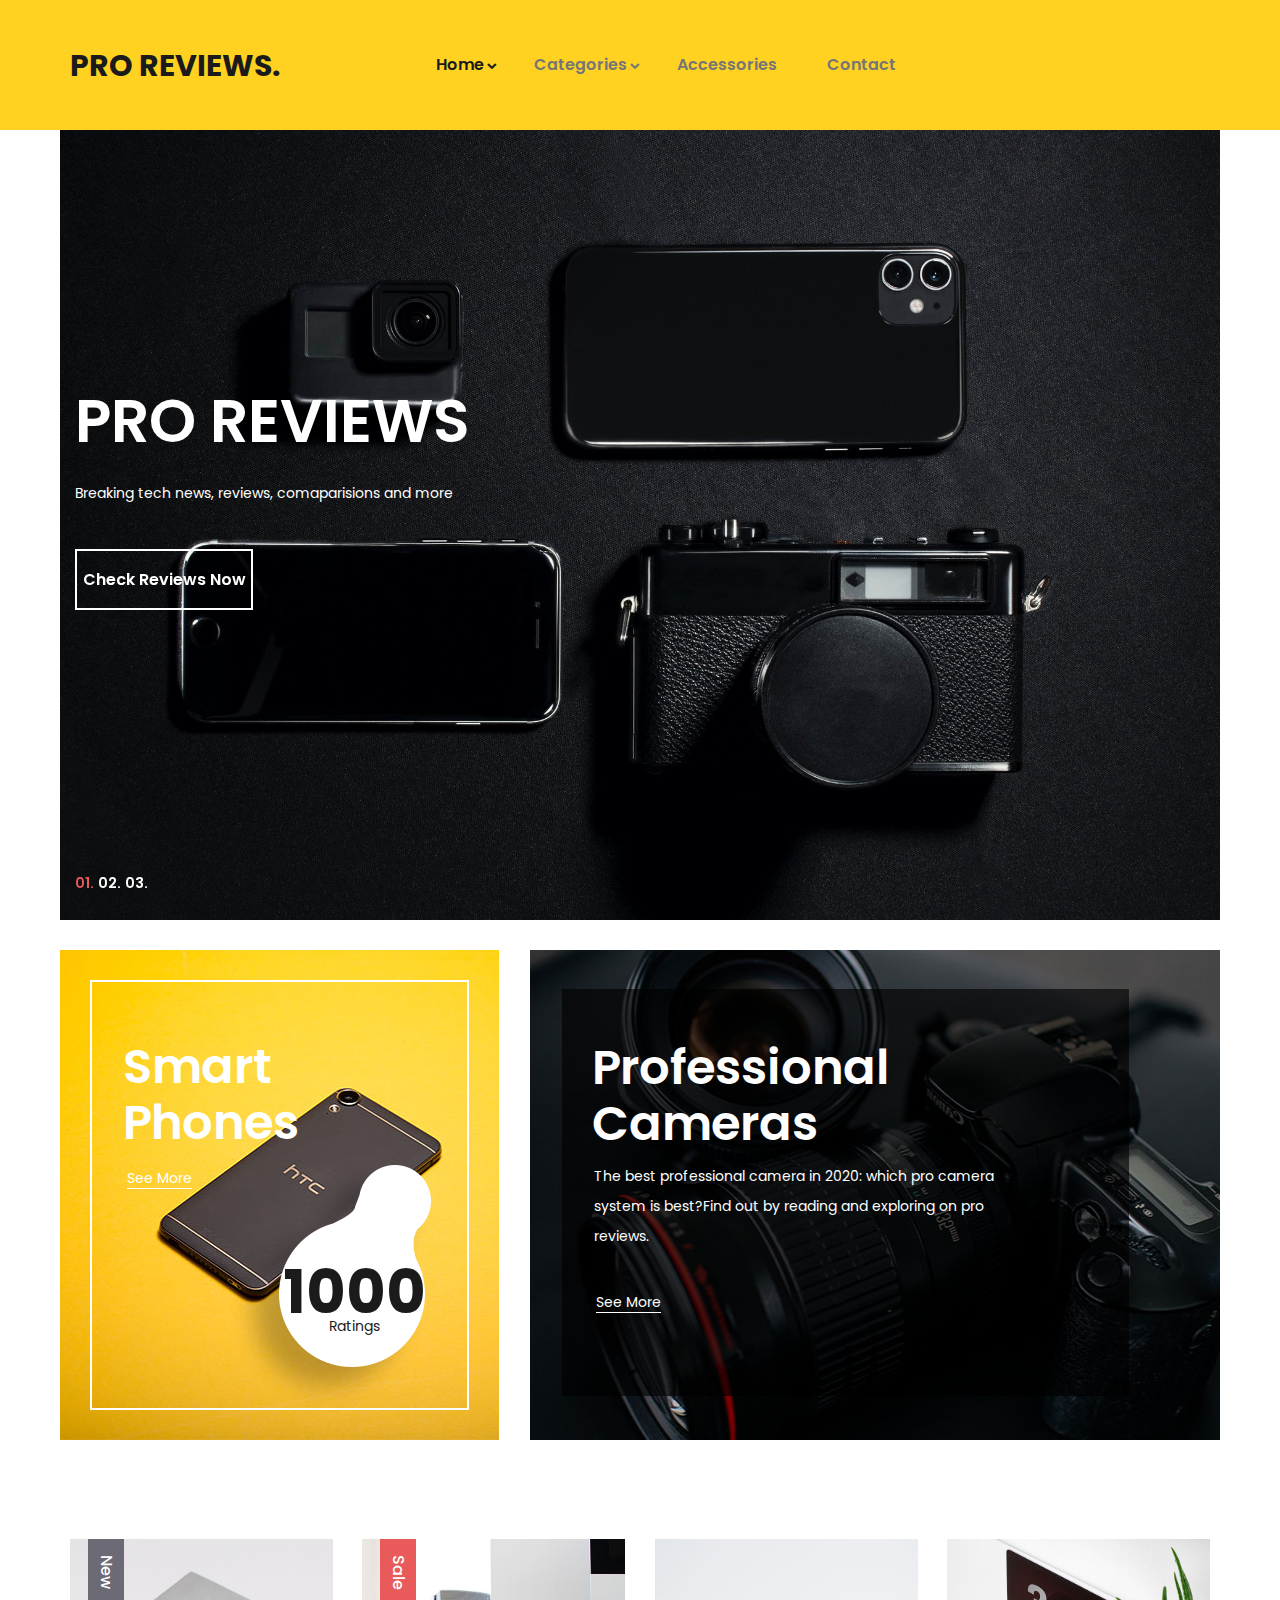
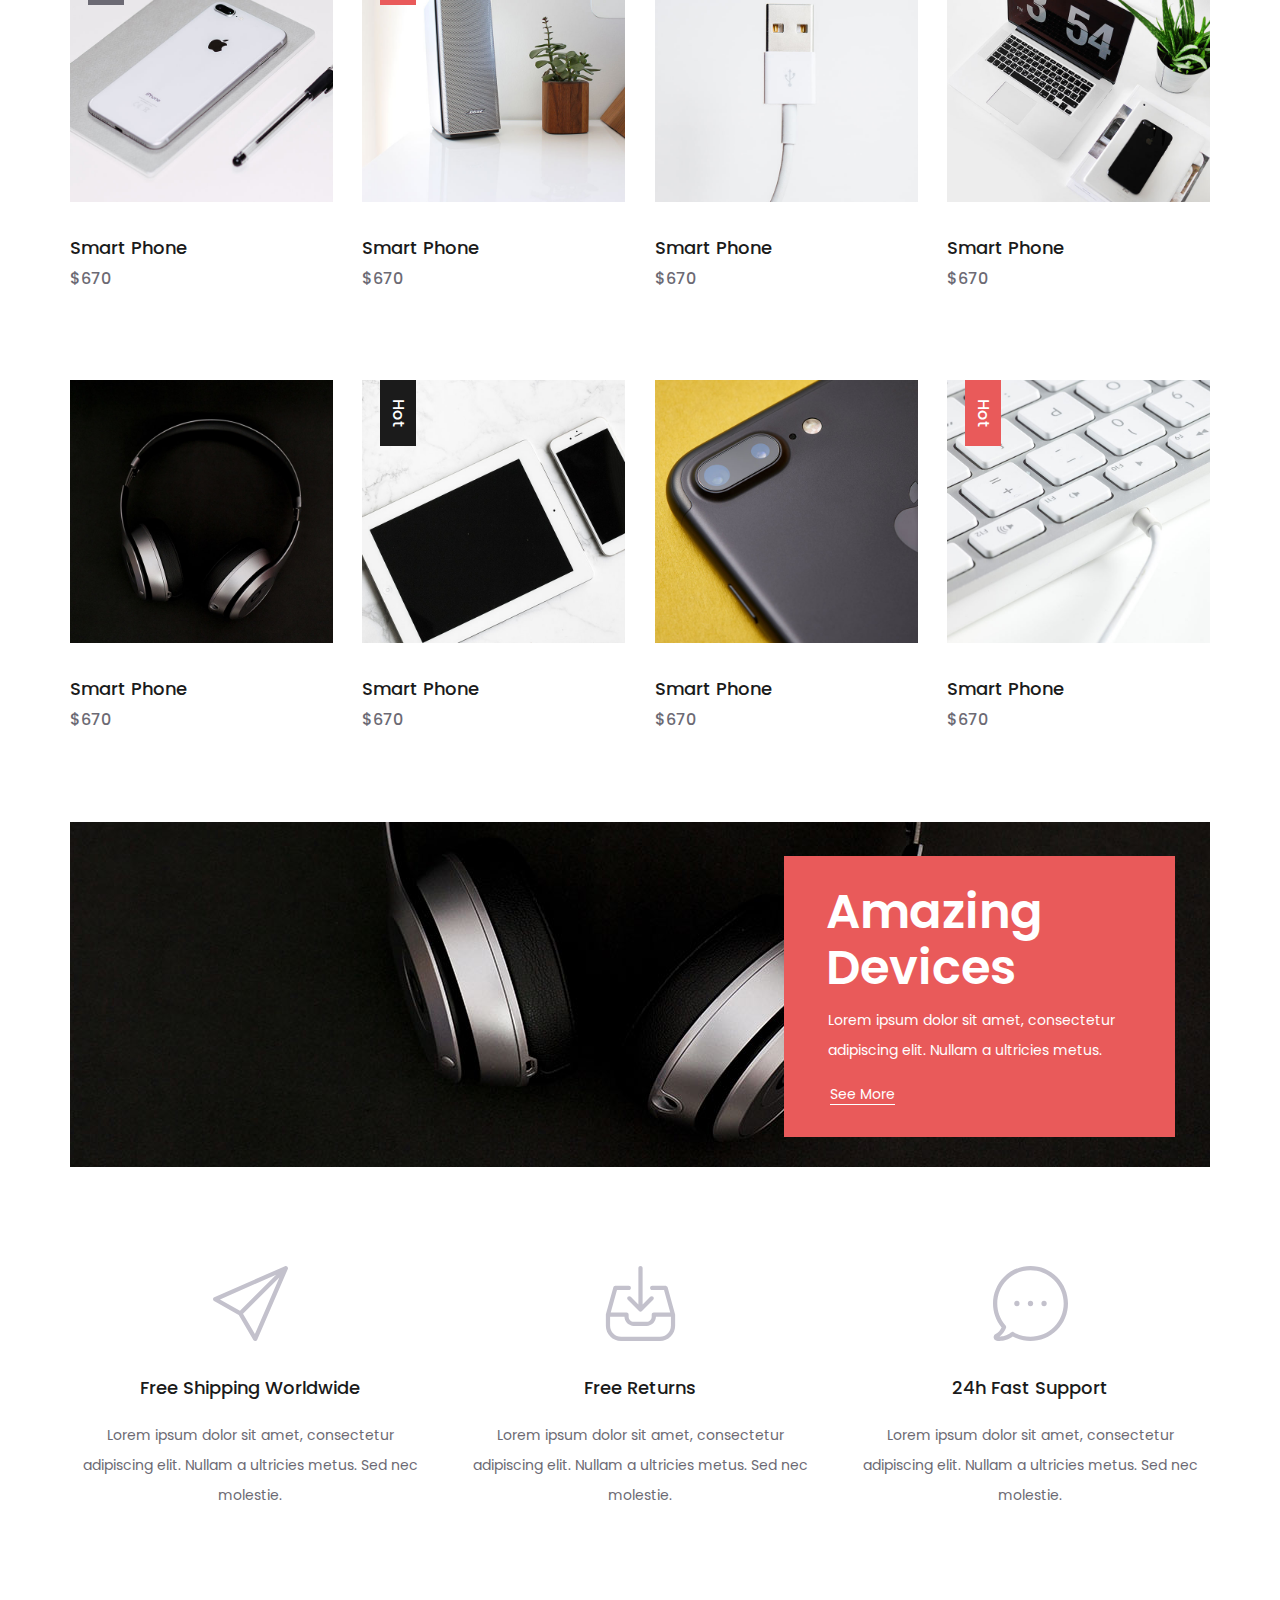
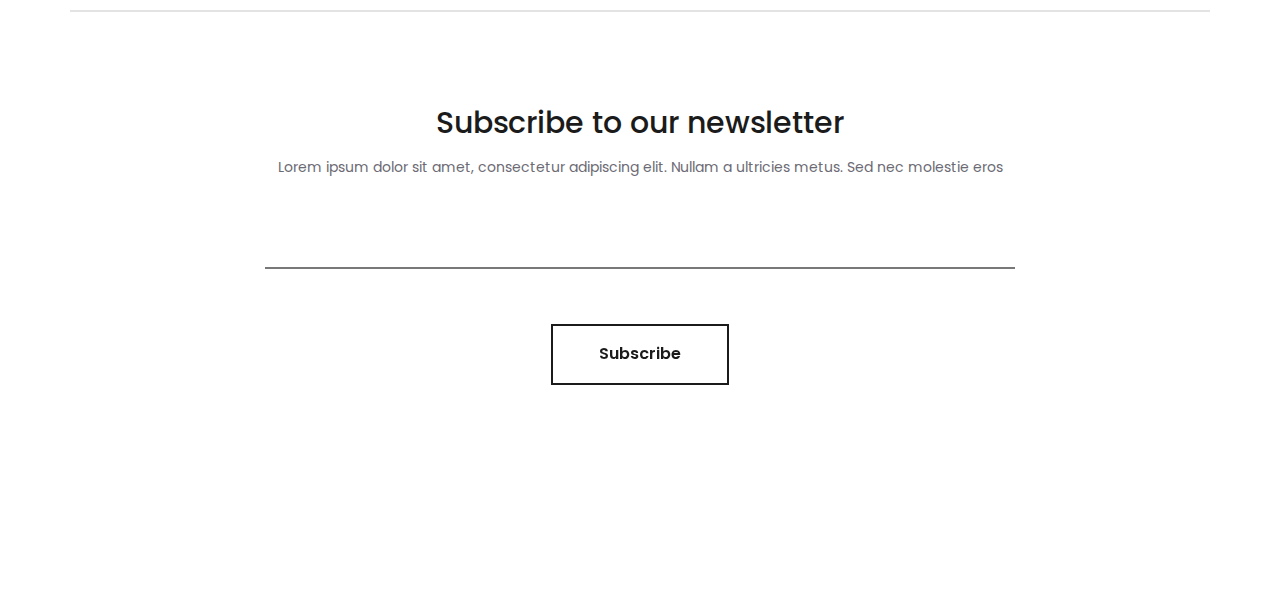
==== index.html @ 98187806 "changes in sec 2 and 3" ====
<!DOCTYPE html>
<html lang="en">
<head>
<title>Sublime</title>
<meta charset="utf-8">
<meta http-equiv="X-UA-Compatible" content="IE=edge">
<meta name="description" content="Sublime project">
<meta name="viewport" content="width=device-width, initial-scale=1">
<link rel="stylesheet" type="text/css" href="styles/bootstrap4/bootstrap.min.css">
<link href="plugins/font-awesome-4.7.0/css/font-awesome.min.css" rel="stylesheet" type="text/css">
<link rel="stylesheet" type="text/css" href="plugins/OwlCarousel2-2.2.1/owl.carousel.css">
<link rel="stylesheet" type="text/css" href="plugins/OwlCarousel2-2.2.1/owl.theme.default.css">
<link rel="stylesheet" type="text/css" href="plugins/OwlCarousel2-2.2.1/animate.css">
<link rel="stylesheet" type="text/css" href="styles/main_styles.css">
<link rel="stylesheet" type="text/css" href="styles/responsive.css">
</head>
<body>

<div class="super_container">

	<!-- Header -->

	<header class="header" >
		<div class="header_container" style="background-color: #FFD221; " >
			<div class="container">
				<div class="row">
					<div class="col">
						<div class="header_content d-flex flex-row align-items-center justify-content-start">
							<div class="logo"><a href="#">PRO REVIEWS.</a></div>
							<nav class="main_nav" >
								<ul>
									<li class="hassubs active">
										<a href="index.html">Home</a>
										<ul>
											<li><a href="categories.html">Categories</a></li>
											<li><a href="product.html">Product</a></li>
											<li><a href="cart.html">Cart</a></li>
											<li><a href="checkout.html">Check out</a></li>
											<li><a href="contact.html">Contact</a></li>
										</ul>
									</li>
									<li class="hassubs">
										<a href="categories.html">Categories</a>
										<ul>
											<li><a href="categories.html">Category</a></li>
											<li><a href="categories.html">Category</a></li>
											<li><a href="categories.html">Category</a></li>
											<li><a href="categories.html">Category</a></li>
											<li><a href="categories.html">Category</a></li>
										</ul>
									</li>
									<li><a href="#">Accessories</a></li>
									<!--<li><a href="#">Offers</a></li>-->
									<li><a href="contact.html">Contact</a></li>
								</ul>
							</nav>
							
		</div>

		<!-- Social -->
		<div class="header_social">
			<ul>
				<li><a href="#"><i class="fa fa-pinterest" aria-hidden="true"></i></a></li>
				<li><a href="#"><i class="fa fa-instagram" aria-hidden="true"></i></a></li>
				<li><a href="#"><i class="fa fa-facebook" aria-hidden="true"></i></a></li>
				<li><a href="#"><i class="fa fa-twitter" aria-hidden="true"></i></a></li>
			</ul>
		</div>
	</header>

	<!-- Menu -->

	<div class="menu menu_mm trans_300">
		<div class="menu_container menu_mm">
			<div class="page_menu_content">
							
				<div class="page_menu_search menu_mm">
					<form action="#">
						<input type="search" required="required" class="page_menu_search_input menu_mm" placeholder="Search for products...">
					</form>
				</div>
				<ul class="page_menu_nav menu_mm">
					<li class="page_menu_item has-children menu_mm">
						<a href="index.html">Home<i class="fa fa-angle-down"></i></a>
						<ul class="page_menu_selection menu_mm">
							<li class="page_menu_item menu_mm"><a href="categories.html">Categories<i class="fa fa-angle-down"></i></a></li>
							<li class="page_menu_item menu_mm"><a href="product.html">Product<i class="fa fa-angle-down"></i></a></li>
							<li class="page_menu_item menu_mm"><a href="cart.html">Cart<i class="fa fa-angle-down"></i></a></li>
							<li class="page_menu_item menu_mm"><a href="checkout.html">Checkout<i class="fa fa-angle-down"></i></a></li>
							<li class="page_menu_item menu_mm"><a href="contact.html">Contact<i class="fa fa-angle-down"></i></a></li>
						</ul>
					</li>
					<li class="page_menu_item has-children menu_mm">
						<a href="categories.html">Categories<i class="fa fa-angle-down"></i></a>
						<ul class="page_menu_selection menu_mm">
							<li class="page_menu_item menu_mm"><a href="categories.html">Category<i class="fa fa-angle-down"></i></a></li>
							<li class="page_menu_item menu_mm"><a href="categories.html">Category<i class="fa fa-angle-down"></i></a></li>
							<li class="page_menu_item menu_mm"><a href="categories.html">Category<i class="fa fa-angle-down"></i></a></li>
							<li class="page_menu_item menu_mm"><a href="categories.html">Category<i class="fa fa-angle-down"></i></a></li>
						</ul>
					</li>
					<li class="page_menu_item menu_mm"><a href="index.html">Accessories<i class="fa fa-angle-down"></i></a></li>
					<li class="page_menu_item menu_mm"><a href="#">Offers<i class="fa fa-angle-down"></i></a></li>
					<li class="page_menu_item menu_mm"><a href="contact.html">Contact<i class="fa fa-angle-down"></i></a></li>
				</ul>
			</div>
		</div>

		<div class="menu_close"><i class="fa fa-times" aria-hidden="true"></i></div>

		<div class="menu_social">
			<ul>
				<li><a href="#"><i class="fa fa-pinterest" aria-hidden="true"></i></a></li>
				<li><a href="#"><i class="fa fa-instagram" aria-hidden="true"></i></a></li>
				<li><a href="#"><i class="fa fa-facebook" aria-hidden="true"></i></a></li>
				<li><a href="#"><i class="fa fa-twitter" aria-hidden="true"></i></a></li>
			</ul>
		</div>
	</div>
	
	<!-- Home -->

	<div class="home">
		<div class="home_slider_container">
			
			<!-- Home Slider -->
			<div class="owl-carousel owl-theme home_slider">
				
				<!-- Slider Item -->
				<div class="owl-item home_slider_item">
					<div class="home_slider_background" style="background-image:url(images/7.jpg)"></div>
					
					<div class="home_slider_content_container">
						<div class="container">
							<div class="row">
								<div class="col">
									<div class="home_slider_content"  data-animation-in="fadeIn" data-animation-out="animate-out fadeOut">
										<div class="home_slider_title">PRO REVIEWS</div>
										<div class="home_slider_subtitle">Breaking tech news, reviews, comaparisions and more</div>
										<div class="button button_light home_button"><a href="#">Check Reviews Now</a></div>
									</div>
								</div>
							</div>
						</div>
					</div>
				</div>

				<!-- Slider Item -->
				<div class="owl-item home_slider_item">
					<div class="home_slider_background" style="background-image:url(images/12.jpeg)"></div>
					<div class="home_slider_content_container">
						<div class="container">
							<div class="row">
								<div class="col">
									<div class="home_slider_content"  data-animation-in="fadeIn" data-animation-out="animate-out fadeOut">
										<div class="home_slider_title" >SPECIFICATIONS AND FEATURES</div>
										<div class="home_slider_subtitle" >Find popular and latest features, prices, photos &videos</div>
										<div class="button button_light home_button"><a href="#">Latest NEws</a></div>
									</div>
								</div>
							</div>
						</div>
					</div>
				</div>

				<!-- Slider Item -->
				<div class="owl-item home_slider_item">
					<div class="home_slider_background" style="background-image:url(images/3.jfif)"></div>
					<div class="home_slider_content_container">
						<div class="container">
							<div class="row">
								<div class="col">
									<div class="home_slider_content"  data-animation-in="fadeIn" data-animation-out="animate-out fadeOut">
										<div class="home_slider_title">TRENDING MOBILE PHONES AND GADGETS.</div>
										<div class="home_slider_subtitle">Explore pro reviews for  products across various categories.</div>
										<div class="button button_light home_button"><a href="#">Explore Now</a></div>
									</div>
								</div>
							</div>
						</div>
					</div>
				</div>

			</div>

			<!-- Home Slider Dots -->
			
			<div class="home_slider_dots_container">
				<div class="container">
					<div class="row">
						<div class="col">
							<div class="home_slider_dots">
								<ul id="home_slider_custom_dots" class="home_slider_custom_dots">
									<li class="home_slider_custom_dot active">01.</li>
									<li class="home_slider_custom_dot">02.</li>
									<li class="home_slider_custom_dot">03.</li>
								</ul>
							</div>
						</div>
					</div>
				</div>	
			</div>

		</div>
	</div>

	<!-- Ads -->

	<div class="avds">
		<div class="avds_container d-flex flex-lg-row flex-column align-items-start justify-content-between">
			<div class="avds_small">
				<div class="avds_background" style="background-image:url(images/avds_small.jpg)"></div>
				<div class="avds_small_inner">
					<div class="avds_discount_container">
						<img src="images/discount.png" alt="">
						<div>
							<div class="avds_discount">
								<div>1000<span></span></div>
								<div>Ratings</div>
							</div>
						</div>
					</div>
					<div class="avds_small_content">
						<div class="avds_title">Smart Phones</div>
						<div class="avds_link"><a href="categories.html">See More</a></div>
					</div>
				</div>
			</div>
			<div class="avds_large">
				<div class="avds_background" style="background-image:url(images/avds_large.jpg)"></div>
				<div class="avds_large_container">
					<div class="avds_large_content">
						<div class="avds_title">Professional Cameras</div>
						<div class="avds_text">The best professional camera in 2020: which pro camera system is best?Find out by reading and exploring on pro reviews.</div>
						<div class="avds_link avds_link_large"><a href="categories.html">See More</a></div>
					</div>
				</div>
			</div>
		</div>
	</div>

	<!-- Products -->

	<div class="products">
		<div class="container">
			<div class="row">
				<div class="col">
					
					<div class="product_grid">

						<!-- Product -->
						<div class="product">
							<div class="product_image"><img src="images/product_1.jpg" alt=""></div>
							<div class="product_extra product_new"><a href="categories.html">New</a></div>
							<div class="product_content">
								<div class="product_title"><a href="product.html">Smart Phone</a></div>
								<div class="product_price">$670</div>
							</div>
						</div>

						<!-- Product -->
						<div class="product">
							<div class="product_image"><img src="images/product_2.jpg" alt=""></div>
							<div class="product_extra product_sale"><a href="categories.html">Sale</a></div>
							<div class="product_content">
								<div class="product_title"><a href="product.html">Smart Phone</a></div>
								<div class="product_price">$670</div>
							</div>
						</div>

						<!-- Product -->
						<div class="product">
							<div class="product_image"><img src="images/product_3.jpg" alt=""></div>
							<div class="product_content">
								<div class="product_title"><a href="product.html">Smart Phone</a></div>
								<div class="product_price">$670</div>
							</div>
						</div>

						<!-- Product -->
						<div class="product">
							<div class="product_image"><img src="images/product_4.jpg" alt=""></div>
							<div class="product_content">
								<div class="product_title"><a href="product.html">Smart Phone</a></div>
								<div class="product_price">$670</div>
							</div>
						</div>

						<!-- Product -->
						<div class="product">
							<div class="product_image"><img src="images/product_5.jpg" alt=""></div>
							<div class="product_content">
								<div class="product_title"><a href="product.html">Smart Phone</a></div>
								<div class="product_price">$670</div>
							</div>
						</div>

						<!-- Product -->
						<div class="product">
							<div class="product_image"><img src="images/product_6.jpg" alt=""></div>
							<div class="product_extra product_hot"><a href="categories.html">Hot</a></div>
							<div class="product_content">
								<div class="product_title"><a href="product.html">Smart Phone</a></div>
								<div class="product_price">$670</div>
							</div>
						</div>

						<!-- Product -->
						<div class="product">
							<div class="product_image"><img src="images/product_7.jpg" alt=""></div>
							<div class="product_content">
								<div class="product_title"><a href="product.html">Smart Phone</a></div>
								<div class="product_price">$670</div>
							</div>
						</div>

						<!-- Product -->
						<div class="product">
							<div class="product_image"><img src="images/product_8.jpg" alt=""></div>
							<div class="product_extra product_sale"><a href="categories.html">Hot</a></div>
							<div class="product_content">
								<div class="product_title"><a href="product.html">Smart Phone</a></div>
								<div class="product_price">$670</div>
							</div>
						</div>

					</div>
						
				</div>
			</div>
		</div>
	</div>

	<!-- Ad -->

	<div class="avds_xl">
		<div class="container">
			<div class="row">
				<div class="col">
					<div class="avds_xl_container clearfix">
						<div class="avds_xl_background" style="background-image:url(images/avds_xl.jpg)"></div>
						<div class="avds_xl_content">
							<div class="avds_title">Amazing Devices</div>
							<div class="avds_text">Lorem ipsum dolor sit amet, consectetur adipiscing elit. Nullam a ultricies metus.</div>
							<div class="avds_link avds_xl_link"><a href="categories.html">See More</a></div>
						</div>
					</div>
				</div>
			</div>
		</div>
	</div>

	<!-- Icon Boxes -->

	<div class="icon_boxes">
		<div class="container">
			<div class="row icon_box_row">
				
				<!-- Icon Box -->
				<div class="col-lg-4 icon_box_col">
					<div class="icon_box">
						<div class="icon_box_image"><img src="images/icon_1.svg" alt=""></div>
						<div class="icon_box_title">Free Shipping Worldwide</div>
						<div class="icon_box_text">
							<p>Lorem ipsum dolor sit amet, consectetur adipiscing elit. Nullam a ultricies metus. Sed nec molestie.</p>
						</div>
					</div>
				</div>

				<!-- Icon Box -->
				<div class="col-lg-4 icon_box_col">
					<div class="icon_box">
						<div class="icon_box_image"><img src="images/icon_2.svg" alt=""></div>
						<div class="icon_box_title">Free Returns</div>
						<div class="icon_box_text">
							<p>Lorem ipsum dolor sit amet, consectetur adipiscing elit. Nullam a ultricies metus. Sed nec molestie.</p>
						</div>
					</div>
				</div>

				<!-- Icon Box -->
				<div class="col-lg-4 icon_box_col">
					<div class="icon_box">
						<div class="icon_box_image"><img src="images/icon_3.svg" alt=""></div>
						<div class="icon_box_title">24h Fast Support</div>
						<div class="icon_box_text">
							<p>Lorem ipsum dolor sit amet, consectetur adipiscing elit. Nullam a ultricies metus. Sed nec molestie.</p>
						</div>
					</div>
				</div>

			</div>
		</div>
	</div>

	<!-- Newsletter -->

	<div class="newsletter">
		<div class="container">
			<div class="row">
				<div class="col">
					<div class="newsletter_border"></div>
				</div>
			</div>
			<div class="row">
				<div class="col-lg-8 offset-lg-2">
					<div class="newsletter_content text-center">
						<div class="newsletter_title">Subscribe to our newsletter</div>
						<div class="newsletter_text"><p>Lorem ipsum dolor sit amet, consectetur adipiscing elit. Nullam a ultricies metus. Sed nec molestie eros</p></div>
						<div class="newsletter_form_container">
							<form action="#" id="newsletter_form" class="newsletter_form">
								<input type="email" class="newsletter_input" required="required">
								<button class="newsletter_button trans_200"><span>Subscribe</span></button>
							</form>
						</div>
					</div>
				</div>
			</div>
		</div>
	</div>

	<!-- Footer -->
	
	<div class="footer_overlay"></div>
	<footer class="footer">
		<div class="footer_background" style="background-image:url(images/footer.jpg)"></div>
		<div class="container">
			<div class="row">
				<div class="col">
					<div class="footer_content d-flex flex-lg-row flex-column align-items-center justify-content-lg-start justify-content-center">
						<div class="footer_logo"><a href="#">Sublime.</a></div>
						<div class="copyright ml-auto mr-auto"><!-- Link back to Colorlib can't be removed. Template is licensed under CC BY 3.0. -->
Copyright &copy;<script>document.write(new Date().getFullYear());</script> All rights reserved | This template is made with <i class="fa fa-heart-o" aria-hidden="true"></i> by <a href="https://colorlib.com" target="_blank">Colorlib</a>
<!-- Link back to Colorlib can't be removed. Template is licensed under CC BY 3.0. --></div>
						<div class="footer_social ml-lg-auto">
							<ul>
								<li><a href="#"><i class="fa fa-pinterest" aria-hidden="true"></i></a></li>
								<li><a href="#"><i class="fa fa-instagram" aria-hidden="true"></i></a></li>
								<li><a href="#"><i class="fa fa-facebook" aria-hidden="true"></i></a></li>
								<li><a href="#"><i class="fa fa-twitter" aria-hidden="true"></i></a></li>
							</ul>
						</div>
					</div>
				</div>
			</div>
		</div>
	</footer>
</div>

<script src="js/jquery-3.2.1.min.js"></script>
<script src="styles/bootstrap4/popper.js"></script>
<script src="styles/bootstrap4/bootstrap.min.js"></script>
<script src="plugins/greensock/TweenMax.min.js"></script>
<script src="plugins/greensock/TimelineMax.min.js"></script>
<script src="plugins/scrollmagic/ScrollMagic.min.js"></script>
<script src="plugins/greensock/animation.gsap.min.js"></script>
<script src="plugins/greensock/ScrollToPlugin.min.js"></script>
<script src="plugins/OwlCarousel2-2.2.1/owl.carousel.js"></script>
<script src="plugins/Isotope/isotope.pkgd.min.js"></script>
<script src="plugins/easing/easing.js"></script>
<script src="plugins/parallax-js-master/parallax.min.js"></script>
<script src="js/custom.js"></script>
</body>
</html>
---- styles/main_styles.css ----
@charset "utf-8";
/* CSS Document */

/******************************

[Table of Contents]

1. Fonts
2. Body and some general stuff
3. Header
4. Menu
5. Home
6. Ads
7. Products
8. Ad Extra Large
9. Icon Boxes
10. Newsletter
11. Footer


******************************/

/***********
1. Fonts
***********/

@import url('https://fonts.googleapis.com/css?family=Poppins:300,400,500,600,700,800,900');

/*********************************
2. Body and some general stuff
*********************************/

*
{
	margin: 0;
	padding: 0;
	-webkit-font-smoothing: antialiased;
	-webkit-text-shadow: rgba(0,0,0,.01) 0 0 1px;
	text-shadow: rgba(0,0,0,.01) 0 0 1px;
}
body
{
	font-family: 'Poppins', sans-serif;
	font-size: 14px;
	font-weight: 400;
	background: #FFFFFF;
	color: #a5a5a5;
}
div
{
	display: block;
	position: relative;
	-webkit-box-sizing: border-box;
    -moz-box-sizing: border-box;
    box-sizing: border-box;
}
ul
{
	list-style: none;
	margin-bottom: 0px;
}
p
{
	font-family: 'Poppins', sans-serif;
	font-size: 14px;
	line-height: 2.14;
	font-weight: 400;
	color: #6c6a74;
	-webkit-font-smoothing: antialiased;
	-webkit-text-shadow: rgba(0,0,0,.01) 0 0 1px;
	text-shadow: rgba(0,0,0,.01) 0 0 1px;
}
p a
{
	display: inline;
	position: relative;
	color: inherit;
	border-bottom: solid 1px #ffa07f;
	-webkit-transition: all 200ms ease;
	-moz-transition: all 200ms ease;
	-ms-transition: all 200ms ease;
	-o-transition: all 200ms ease;
	transition: all 200ms ease;
}
p:last-of-type
{
	margin-bottom: 0;
}
a, a:hover, a:visited, a:active, a:link
{
	text-decoration: none;
	-webkit-font-smoothing: antialiased;
	-webkit-text-shadow: rgba(0,0,0,.01) 0 0 1px;
	text-shadow: rgba(0,0,0,.01) 0 0 1px;
}
p a:active
{
	position: relative;
	color: #FF6347;
}
p a:hover
{
	color: #FFFFFF;
	background: #ffa07f;
}
p a:hover::after
{
	opacity: 0.2;
}
::selection
{
	
}
p::selection
{
	
}
h1{font-size: 48px;}
h2{font-size: 36px;}
h3{font-size: 24px;}
h4{font-size: 18px;}
h5{font-size: 14px;}
h1, h2, h3, h4, h5, h6
{
	font-family: 'Open Sans', sans-serif;
	-webkit-font-smoothing: antialiased;
	-webkit-text-shadow: rgba(0,0,0,.01) 0 0 1px;
	text-shadow: rgba(0,0,0,.01) 0 0 1px;
}
h1::selection, 
h2::selection, 
h3::selection, 
h4::selection, 
h5::selection, 
h6::selection
{
	
}
.form-control
{
	color: #db5246;
}
section
{
	display: block;
	position: relative;
	box-sizing: border-box;
}
.clear
{
	clear: both;
}
.clearfix::before, .clearfix::after
{
	content: "";
	display: table;
}
.clearfix::after
{
	clear: both;
}
.clearfix
{
	zoom: 1;
}
.float_left
{
	float: left;
}
.float_right
{
	float: right;
}
.trans_200
{
	-webkit-transition: all 200ms ease;
	-moz-transition: all 200ms ease;
	-ms-transition: all 200ms ease;
	-o-transition: all 200ms ease;
	transition: all 200ms ease;
}
.trans_300
{
	-webkit-transition: all 300ms ease;
	-moz-transition: all 300ms ease;
	-ms-transition: all 300ms ease;
	-o-transition: all 300ms ease;
	transition: all 300ms ease;
}
.trans_400
{
	-webkit-transition: all 400ms ease;
	-moz-transition: all 400ms ease;
	-ms-transition: all 400ms ease;
	-o-transition: all 400ms ease;
	transition: all 400ms ease;
}
.trans_500
{
	-webkit-transition: all 500ms ease;
	-moz-transition: all 500ms ease;
	-ms-transition: all 500ms ease;
	-o-transition: all 500ms ease;
	transition: all 500ms ease;
}
.fill_height
{
	height: 100%;
}
.super_container
{
	width: 100%;
	overflow: hidden;
}
.prlx_parent
{
	overflow: hidden;
}
.prlx
{
	height: 130% !important;
}
.parallax-window
{
    min-height: 400px;
    background: transparent;
}
.nopadding
{
	padding: 0px !important;
}
.button
{
	width: 178px;
	height: 61px;
	background: none;
	text-align: center;
	border: solid 2px #1b1b1b;
	overflow: hidden;
	cursor: pointer;
}
.button a
{
	display: block;
	position: relative;
	font-size: 16px;
	font-weight: 600;
	line-height: 57px;
	color: #1b1b1b;
	background: none;
	z-index: 1;
	-webkit-transition: all 200ms ease;
	-moz-transition: all 200ms ease;
	-ms-transition: all 200ms ease;
	-o-transition: all 200ms ease;
	transition: all 200ms ease;
}
.button::after
{
	content: '';
    position: absolute;
    top: 0;
    left: 0;
    width: 150%;
    height: 100%;
    background: #FFFFFF;
    z-index: 0;
    opacity: 0;
    -webkit-transform: rotate3d(0, 0, 1, -45deg) translate3d(0, -3em, 0);
    transform: rotate3d(0, 0, 1, -45deg) translate3d(0, -3em, 0);
    -webkit-transform-origin: 0% 100%;
    transform-origin: 0% 100%;
    -webkit-transition: -webkit-transform 0.3s, opacity 0.3s, background-color 0.3s;
    transition: transform 0.3s, opacity 0.3s, background-color 0.3s;
}
.button:hover::after
{
	opacity: 1;
    -webkit-transform: rotate3d(0, 0, 1, 0deg);
    transform: rotate3d(0, 0, 1, 0deg);
    -webkit-transition-timing-function: cubic-bezier(0.2, 1, 0.3, 1);
    transition-timing-function: cubic-bezier(0.2, 1, 0.3, 1);
}
.button_light
{
	border: solid 2px #FFFFFF;
}
.button_light a
{
	color: #FFFFFF;
}
.button:hover a
{
	color: #FFFFFF;
}
.button_light:hover a
{
	color: #1b1b1b;
}

/*********************************
3. Header
*********************************/

.header
{
	display: block;
	position: fixed;
	top: 0;
	left: 0;
	width: 100%;
	z-index: 100;
}
.header_container
{
	width: 100%;
	z-index: 1;
	background: #FFFFFF;
}
.header_content
{
	width: 100%;
	height: 130px;
	-webkit-transition: all 200ms ease;
	-moz-transition: all 200ms ease;
	-ms-transition: all 200ms ease;
	-o-transition: all 200ms ease;
	transition: all 200ms ease;
}
.header.scrolled .header_content
{
	height: 70px;
}
.logo a
{
	font-size: 30px;
	font-weight: 700;
	color: #1b1b1b;
	-webkit-transition: all 200ms ease;
	-moz-transition: all 200ms ease;
	-ms-transition: all 200ms ease;
	-o-transition: all 200ms ease;
	transition: all 200ms ease;
}
.header.scrolled .logo a
{
	font-size: 24px;
}
.main_nav
{
	margin-left: 156px;
}
.main_nav > ul > li
{
	display: inline-block;
	position: relative;
}
.main_nav > ul > li:not(:last-child)
{
	margin-right: 46px;
}
.main_nav > ul > li > a
{
	font-size: 16px;
	font-weight: 600;
	color: #767676;
	-webkit-transition: all 200ms ease;
	-moz-transition: all 200ms ease;
	-ms-transition: all 200ms ease;
	-o-transition: all 200ms ease;
	transition: all 200ms ease;
}
.main_nav > ul > li > a:hover,
.main_nav > ul > li.active > a
{
	color: #1b1b1b;
}
.main_nav ul li.hassubs::after
{
	position: absolute;
	top: 50%;
	-webkit-transform: translateY(-50%);
	-moz-transform: translateY(-50%);
	-ms-transform: translateY(-50%);
	-o-transform: translateY(-50%);
	transform: translateY(-50%);
	left: calc(100% + 3px);
	font-family: 'FontAwesome';
	font-size: 10px;
	content: '\f078';
	color: #767676;
}
.main_nav ul li:hover::after,
.main_nav ul li.active::after
{
	color: #1b1b1b;
}
.hassubs ul
{
	position: absolute;
	right: -15px;
	top: calc(100% + 20px);
	text-align: right;
	background: #FFFFFF;
	padding-right: 25px;
	padding-left: 35px;
	padding-top: 25px;
	padding-bottom: 25px;
	visibility: hidden;
	opacity: 0;
	-webkit-transition: all 200ms ease;
	-moz-transition: all 200ms ease;
	-ms-transition: all 200ms ease;
	-o-transition: all 200ms ease;
	transition: all 200ms ease;
}
.hassubs:hover ul
{
	visibility: visible;
	opacity: 1;
	top: calc(100% + 0px);
}
.hassubs ul li:not(:last-child)
{
	margin-bottom: 11px;
}
.hassubs ul li a
{
	font-size: 14px;
	font-weight: 600;
	color: #767676;
	-webkit-transition: all 200ms ease;
	-moz-transition: all 200ms ease;
	-ms-transition: all 200ms ease;
	-o-transition: all 200ms ease;
	transition: all 200ms ease;
}
.hassubs ul li a:hover
{
	color: #1b1b1b;
}
.header_extra
{

}
.shopping_cart
{
	display: inline-block;
}
.shopping_cart a svg
{
	display: inline-block;
	width: 20px;
	height: 20px;
	vertical-align: middle;
	-webkit-transition: all 200ms ease;
	-moz-transition: all 200ms ease;
	-ms-transition: all 200ms ease;
	-o-transition: all 200ms ease;
	transition: all 200ms ease;
}
.shopping_cart a:hover svg,
.shopping_cart a:hover div
{
	fill: #e95a5a;
	color: #e95a5a;
}
.shopping_cart a div
{
	display: inline-block;
	vertical-align: middle;
	font-size: 14px;
	font-weight: 500;
	color: #1b1b1b;
	margin-left: 13px;
	-webkit-transition: all 200ms ease;
	-moz-transition: all 200ms ease;
	-ms-transition: all 200ms ease;
	-o-transition: all 200ms ease;
	transition: all 200ms ease;
}
.shopping_cart a div span
{
	margin-left: 4px;
}
.search
{
	display: inline-block;
	margin-left: 51px;
	cursor: pointer;
	vertical-align: sub;
	-webkit-transform: translateY(-1px);
	-moz-transform: translateY(-1px);
	-ms-transform: translateY(-1px);
	-o-transform: translateY(-1px);
	transform: translateY(-1px);
}
.search_icon
{
	width: 13px;
	height: 13px;
}
.search_icon svg
{
	-webkit-transition: all 200ms ease;
	-moz-transition: all 200ms ease;
	-ms-transition: all 200ms ease;
	-o-transition: all 200ms ease;
	transition: all 200ms ease;
}
.search_icon:hover svg
{
	fill: #e95a5a;
}
.hamburger
{
	display: none;
	margin-left: 30px;
	cursor: pointer;
	margin-right: 4px;
	-webkit-transform: translateY(2px);
	-moz-transform: translateY(2px);
	-ms-transform: translateY(2px);
	-o-transform: translateY(2px);
	transform: translateY(2px);
}
.hamburger i
{
	font-size: 18px;
	color: #1b1b1b;
}
.search_panel
{
	position: absolute;
	left: 0;
	bottom: 0;
	width: 100%;
	background: #e4e4e4;
	z-index: -1;
}
.search_panel.active
{
	bottom: -80px;
}
.search_panel_content
{
	height: 80px;
}
.search_input
{
	width: 300px;
	height: 40px;
	border: none;
	outline: none;
	border-radius: 3px;
	padding-left: 20px;
}
.search_input::-webkit-input-placeholder
{
	font-size: 14px !important;
	font-weight: 400 !important;
	font-style: italic;
	color: #767676 !important;
}
.search_input:-moz-placeholder
{
	font-size: 14px !important;
	font-weight: 400 !important;
	font-style: italic;
	color: #767676 !important;
}
.search_input::-moz-placeholder
{
	font-size: 14px !important;
	font-weight: 400 !important;
	font-style: italic;
	color: #767676 !important;
} 
.search_input:-ms-input-placeholder
{ 
	font-size: 14px !important;
	font-weight: 400 !important;
	font-style: italic;
	color: #767676 !important;
}
.search_input::input-placeholder
{
	font-size: 14px !important;
	font-weight: 400 !important;
	font-style: italic;
	color: #767676 !important;
}
.header_social
{
	position: absolute;
	top: 50%;
	-webkit-transform: translateY(-50%);
	-moz-transform: translateY(-50%);
	-ms-transform: translateY(-50%);
	-o-transform: translateY(-50%);
	transform: translateY(-50%);
	right: 60px;
	z-index: 1;
	margin-right: -5px;
}
.header_social ul li
{
	display: inline-block;
}
.header_social ul li:not(:last-child)
{
	margin-right: 18px;
}
.header_social ul li a i
{
	font-size: 16px;
	color: #b5b5b5;
	padding: 5px;
	-webkit-transition: all 200ms ease;
	-moz-transition: all 200ms ease;
	-ms-transition: all 200ms ease;
	-o-transition: all 200ms ease;
	transition: all 200ms ease;
}
.header_social ul li a i:hover
{
	color: #1b1b1b;
}

/*********************************
4. Menu
*********************************/

.menu
{
	position: fixed;
	top: 0;
	right: -400px;
	width: 400px;
	height: 100vh;
	background: #e4e4e4;
	z-index: 101;
}
.menu.active
{
	right: 0;
}
.menu_container
{
	width: 100%;
	height: 0px;
	padding-top: 130px;
}
.menu.active .menu_container
{
	height: 500px;
}
.page_menu_content
{
	padding-left: 30px;
	padding-right: 30px;
	overflow: hidden;
	text-align: right;
}
.page_menu_search
{
	display: none;
	width: 100%;
	margin-top: 30px;
	margin-bottom: 30px;
}
.page_menu_nav
{

}
.page_menu_search_input
{
	width: 100%;
	height: 40px;
	background: #FFFFFF;
	border: none;
	outline: none;
	padding-left: 25px;
}
.page_menu_item
{
	display: block;
	position: relative;
	vertical-align: middle;
}
.page_menu_nav > li
{
	border-bottom: solid 1px rgba(0,0,0,0.2);
}
.page_menu_item > a
{
	display: block;
	color: #1b1b1b;
	font-weight: 700;
	line-height: 50px;
	height: 50px;
	font-size: 16px;
	-webkit-transition: all 200ms ease;
	-moz-transition: all 200ms ease;
	-ms-transition: all 200ms ease;
	-o-transition: all 200ms ease;
	transition: all 200ms ease;
}
.page_menu_item > a:hover
{
	color: #c3c1cc;
}
.page_menu_item a i
{
	display: none;
	margin-left: 8px;
}
.page_menu_item.has-children > a > i
{
	display: inline-block;
}
.page_menu_selection
{
	margin: 0;
	width: 100%;
	height: 0px;
	overflow: hidden;
	z-index: 1;
}
.page_menu_selection li
{
	padding-right: 15px;
	line-height: 40px;
}
.page_menu_selection li:last-child
{
	padding-bottom: 20px;
}
.page_menu_selection li a
{
	display: block;
	color: #1b1b1b;
	border-bottom: solid 1px rgba(0,0,0,0.2);
	font-size: 14px;
	-webkit-transition: opacity 0.3s ease;
	-moz-transition: opacity 0.3s ease;
	-ms-transition: opacity 0.3s ease;
	-o-transition: opacity 0.3s ease;
	transition: all 0.3s ease;
}
.page_menu_selection li a:hover
{
	color: #c3c1cc;
}
.page_menu_selection li:last-child a
{
	border-bottom: none;
}
.menu_social
{
	position: absolute;
	right: 30px;
	bottom: 15px;
}
.menu_social ul li
{
	display: inline-block;
}
.menu_social ul li:not(:last-child)
{
	margin-right: 18px;
}
.menu_social ul li a i
{
	font-size: 16px;
	color: #b5b5b5;
	padding: 5px;
	-webkit-transition: all 200ms ease;
	-moz-transition: all 200ms ease;
	-ms-transition: all 200ms ease;
	-o-transition: all 200ms ease;
	transition: all 200ms ease;
}
.menu_social ul li a i:hover
{
	color: #1b1b1b;
}
.menu_close
{
	position: absolute;
	top: 25px;
	right: 25px;
	cursor: pointer;
}
.menu_close i
{
	font-size: 16px;
	color: #1b1b1b;
	padding: 5px;
}

/*********************************
5. Home
*********************************/

.home
{
	width: 100%;
	height: 950px;
	background: #FFFFFF;
	z-index: 2;
}
.home_slider_container
{
	width: 100%;
	height: 100%;
	padding-top: 130px;
	padding-left: 60px;
	padding-right: 60px;
	padding-bottom: 30px;
}
.home_slider_background
{
	position: absolute;
	top: 0;
	left: 0;
	width: 100%;
	height: 100%;
	background-repeat: no-repeat;
	background-size: cover;
	background-position: center center;
}
.home_slider_content_container
{
	position: absolute;
	left: 0;
	top: 32.3%;
	width: 100%;
}
.home_slider_content
{
	max-width: 580px;
}
.home_slider_title
{
	font-size: 60px;
	font-weight: 600;
	color: #FFFFFF;
	line-height: 1.2;
}
.home_slider_subtitle
{
	font-size: 14px;
	font-weight: 400;
	color: #FFFFFF;
	line-height: 2.14;
	margin-top: 22px;
}
.home_button
{
	margin-top: 40px;
}
.home_slider_dots_container
{
	display: inline-block;
	position: absolute;
	left: 0;
	bottom: 0;
	z-index: 10;
	width: 100%;
	padding-left: 60px;
	padding-right: 60px;
}
.home_slider_dots
{
	position: absolute;
	left: 15px;
	bottom: 56px;
}
.home_slider_custom_dots
{

}
.home_slider_custom_dot
{
	display: inline-block;
	position: relative;
	color: #FFFFFF;
	cursor: pointer;
	font-size: 14px;
	font-weight: 600;
	-webkit-transition: all 200ms ease;
	-moz-transition: all 200ms ease;
	-ms-transition: all 200ms ease;
	-o-transition: all 200ms ease;
	transition: all 200ms ease;
}
.home_slider_custom_dot:hover
{
	color: #e95a5a;
}
.home_slider_custom_dot.active
{
	color: #e95a5a;
}
.owl-theme .owl-dots
{
	display: none;
}
.fadeIn
{
	animation-delay: 1s;
}

/*********************************
6. Ads
*********************************/

.avds
{
	width: 100%;
	background: #FFFFFF;
	z-index: 2;
}
.avds_container
{
	width: 100%;
	height: 490px;
	padding-left: 60px;
	padding-right: 60px;
}

/* Ad Small*/

.avds_small
{
	width: calc((100% * 0.391) - 15px);
	height: 100%;
	padding: 30px;
}
.avds_background
{
	position: absolute;
	top: 0;
	left: 0;
	width: 100%;
	height: 100%;
	background-repeat: no-repeat;
	background-size: cover;
	background-position: center center;
}
.avds_small_inner
{
	width: 100%;
	height: 100%;
	border: solid 2px #FFFFFF;
}
.avds_discount_container
{
	position: absolute;
	right: 36px;
	bottom: 0;
}
.avds_discount_container > div
{
	position: relative;
	width: 100%;
	height: 100%;
}
.avds_discount
{
	position: absolute;
	bottom: 71px;
	right: 0;
	width: 152px;
	text-align: center;
}
.avds_discount div:first-child
{
	font-size: 60px;
	font-weight: 700;
	color: #1b1b1b;
	line-height: 0.75;
}
.avds_discount div:first-child span
{
	font-size: 36px;
	font-weight: 700;
	vertical-align: super;
}
.avds_discount div:last-child
{
	font-size: 14px;
	font-weight: 400;
	color: #1b1b1b;
	margin-top: 1px;
}
.avds_small_content
{
	max-width: 250px;
	padding-top: 57px;
	padding-left: 31px;
	padding-right: 30px;
}
.avds_title
{
	font-size: 48px;
	font-weight: 600;
	color: #FFFFFF;
	line-height: 1.16;
}
.avds_link
{
	margin-top: 18px;
	padding-left: 4px;
}
.avds_link a
{
	position: relative;
	display: inline-block;
	font-size: 14px;
	font-weight: 400;
	color: #FFFFFF;
}
.avds_link a::after
{
	display: block;
	position: absolute;
	left: 0;
	bottom: 0;
	width: 100%;
	height: 1px;
	background: #FFFFFF;
	content: '';
}

/* Ad Large */

.avds_large
{
	width: calc((100% * 0.608) - 15px);
	height: 100%;
}
.avds_large_container
{
	width: 100%;
	height: 100%;
	padding-top: 39px;
	padding-left: 32px;
	padding-bottom: 44px;
}
.avds_large_content
{
	max-width: 567px;
	height: 100%;
	background: rgba(0,0,0,0.63);
	padding-right: 130px;
	padding-left: 30px;
	padding-top: 51px;
	padding-bottom: 30px;
}
.avds_text
{
	font-size: 14px;
	font-weight: 400;
	color: #FFFFFF;
	line-height: 2.14;
	margin-top: 11px;
	padding-left: 2px;
}
.avds_link_large
{
	margin-top: 40px;
}

/*********************************
7. Products
*********************************/

.products
{
	width: 100%;
	background: #FFFFFF;
	padding-top: 99px;
	z-index: 2;
}
.product
{
	width: calc((100% - 90px) / 4);
	margin-bottom: 59px;
}
.product_image
{
	width: 100%;
}
.product_image img
{
	max-width: 100%;
}
.product_content
{
	width: 100%;
	padding-top: 36px;
	padding-bottom: 38px;
}
.product_title a
{
	font-size: 18px;
	font-weight: 500;
	color: #1b1b1b;
	line-height: 1.1;
	-webkit-transition: all 200ms ease;
	-moz-transition: all 200ms ease;
	-ms-transition: all 200ms ease;
	-o-transition: all 200ms ease;
	transition: all 200ms ease;
}
.product_title a:hover
{
	color: #e95a5a;
}
.product_price
{
	font-size: 16px;
	font-weight: 500;
	color: #6c6a74;
	line-height: 0.75;
	margin-top: 13px;
}
.product_extra
{
	position: absolute;
	top: 0;
	left: 54px;
	width: 66px;
	height: 36px;
	text-align: center;
	-webkit-transform-origin: top left;
	-moz-transform-origin: top left;
	-ms-transform-origin: top left;
	-o-transform-origin: top left;
	transform-origin: top left;
	transform: rotate(90deg);
}
.product_extra a
{
	display: block;
	font-size: 16px;
	font-weight: 500;
	color: #FFFFFF;
	line-height: 36px;
}
.product_new
{
	background: #6c6a74;
}
.product_sale
{
	background: #e95a5a;
}
.product_hot
{
	background: #1b1b1b;
}

/*********************************
8. Ad Extra Large
*********************************/

.avds_xl
{
	width: 100%;
	background: #FFFFFF;
	z-index: 2;
}
.avds_xl_container
{
	width: 100%;
	height: 345px;
	padding-top: 34px;
	padding-right: 35px;
	padding-bottom: 30px;
	padding-left: 30px;
}
.avds_xl_background
{
	position: absolute;
	top: 0;
	left: 0;
	width: 100%;
	height: 100%;
	background-repeat: no-repeat;
	background-size: cover;
	background-position: center center;
}
.avds_xl_content
{
	width: 391px;
	height: 100%;
	background: #e95a5a;
	float: right;
	padding-top: 28px;
	padding-left: 42px;
	padding-right: 30px;
}
.avds_xl_link
{
	margin-top: 18px;
}

/*********************************
9. Icon Boxes
*********************************/

.icon_boxes
{
	width: 100%;
	padding-top: 99px;
	padding-bottom: 99px;
	background: #FFFFFF;
	z-index: 2;
}
.icon_box_row
{

}
.icon_box
{
	width: 100%;
	text-align: center;
}
.icon_box_image
{
	width: 75px;
	height: 75px;
	margin-left: auto;
	margin-right: auto;
}
.icon_box_image img
{
	max-width: 100%;
}
.icon_box_title
{
	font-size: 18px;
	font-weight: 500;
	color: #1b1b1b;
	margin-top: 33px;
}
.icon_box_text
{
	margin-top: 20px;
}

/*********************************
10. Newsletter
*********************************/

.newsletter
{
	width: 100%;
	background: #FFFFFF;
	padding-bottom: 99px;
	z-index: 2;
}
.newsletter_border
{
	width: 100%;
	border-top: solid 2px #e3e3e3;
}
.newsletter_content
{
	padding-top: 88px;
}
.newsletter_title
{
	font-size: 30px;
	font-weight: 500;
	color: #1b1b1b;
}
.newsletter_text
{
	margin-top: 8px;
}
.newsletter_form_container
{
	width: 100%;
	margin-top: 46px;
}
.newsletter_form
{
	width: 100%;
}
.newsletter_input
{
	width: 100%;
	height: 40px;
	border: none;
	border-bottom: solid 2px #787878;
	outline: none;
	text-align: center;
}
.newsletter_button
{
	position: relative;
	width: 178px;
	height: 61px;
	border: solid 2px #1b1b1b;
	background: #FFFFFF;
	cursor: pointer;
	margin-top: 55px;
	overflow: hidden;
}
.newsletter_button span
{
	display: block;
	position: relative;
	z-index: 10;
	font-size: 16px;
	font-weight: 600;
	color: #1b1b1b;
	background: none;
	-webkit-transition: all 200ms ease;
	-moz-transition: all 200ms ease;
	-ms-transition: all 200ms ease;
	-o-transition: all 200ms ease;
	transition: all 200ms ease;
}
.newsletter_button::after
{
	content: '';
    position: absolute;
    top: 0;
    left: 0;
    width: 150%;
    height: 100%;
    background: #1b1b1b;
    z-index: 0;
    opacity: 0;
    -webkit-transform: rotate3d(0, 0, 1, -45deg) translate3d(0, -3em, 0);
    transform: rotate3d(0, 0, 1, -45deg) translate3d(0, -3em, 0);
    -webkit-transform-origin: 0% 100%;
    transform-origin: 0% 100%;
    -webkit-transition: -webkit-transform 0.3s, opacity 0.3s, background-color 0.3s;
    transition: transform 0.3s, opacity 0.3s, background-color 0.3s;
}
.newsletter_button:hover::after
{
	opacity: 1;
    -webkit-transform: rotate3d(0, 0, 1, 0deg);
    transform: rotate3d(0, 0, 1, 0deg);
    -webkit-transition-timing-function: cubic-bezier(0.2, 1, 0.3, 1);
    transition-timing-function: cubic-bezier(0.2, 1, 0.3, 1);
}
.newsletter_button:hover span
{
	color: #FFFFFF;
}

/*********************************
11. Footer
*********************************/

.footer_overlay
{
	width: 100%;
	height: 129px;
	background: transparent;
	z-index: 1;
}
.footer
{
	position: fixed;
	left: 0;
	bottom: 0;
	width: 100%;
	z-index: 1;
}
.footer_background
{
	position: absolute;
	top: 0;
	left: 0;
	width: 100%;
	height: 100%;
	background-repeat: no-repeat;
	background-size: cover;
	background-position: center center;
}
.footer_content
{
	width: 100%;
	height: 129px;
}
.footer_logo
{
	width: 30%;
}
.footer_logo a
{
	font-size: 30px;
	line-height: 0.75;
	color: #1b1b1b;
	font-weight: 700;
}
.copyright
{
	width: 40%;
	text-align: center;
	font-size: 14px;
	font-weight: 400;
	color: #1b1b1b;
}
.footer_social
{
	width: 30%;
	text-align: right;
}
.footer_social ul li
{
	display: inline-block;
}
.footer_social ul li:not(:last-child)
{
	margin-right: 26px;
}
.footer_social ul li a i
{
	font-size: 17px;
	color: #1b1b1b;
	-webkit-transition: all 200ms ease;
	-moz-transition: all 200ms ease;
	-ms-transition: all 200ms ease;
	-o-transition: all 200ms ease;
	transition: all 200ms ease;
}
.footer_social ul li a i:hover
{
	color: #FFFFFF;
}
---- styles/responsive.css ----
@charset "utf-8";
/* CSS Document */

/******************************

[Table of Contents]

1. 1600px
2. 1440px
3. 1280px
4. 1199px
5. 1024px
6. 991px
7. 959px
8. 880px
9. 768px
10. 767px
11. 539px
12. 479px
13. 400px

******************************/

/************
1. 1600px
************/

@media only screen and (max-width: 1600px)
{
	.header_social
	{
		display: none;
	}
}

/************
2. 1440px
************/

@media only screen and (max-width: 1440px)
{
	
}

/************
3. 1380px
************/

@media only screen and (max-width: 1380px)
{
	
}

/************
3. 1280px
************/

@media only screen and (max-width: 1280px)
{
	
}

/************
4. 1199px
************/

@media only screen and (max-width: 1199px)
{
	.header_container
	{
		padding-left: 45px;
		padding-right: 45px;
	}
	.header_container .container
	{
		max-width: 100%;
	}
	.main_nav
	{
		margin-left: 50px;
	}
	.search
	{
		margin-left: 25px;
	}
	.main_nav > ul > li:not(:last-child)
	{
		margin-right: 40px;
	}
}

/************
4. 1100px
************/

@media only screen and (max-width: 1100px)
{
	
}

/************
5. 1024px
************/

@media only screen and (max-width: 1024px)
{
	
}

/************
6. 991px
************/

@media only screen and (max-width: 991px)
{
	.header_container
	{
		padding-left: 15px;
		padding-right: 15px;
	}
	.main_nav,
	.header_social
	{
		
	}
	.search
	{
		display: none;
	}
	.hamburger
	{
		display: inline-block;
	}
	.home_slider_container
	{
		padding-left: 30px;
		padding-right: 30px;
	}
	.home_slider_title
	{
		font-size: 48px;
	}
	.home_slider_dots_container
	{
		padding-left: 30px;
		padding-right: 30px;
	}
	.avds_container
	{
		height: auto;
		padding-left: 30px;
		padding-right: 30px;
	}
	.avds_small
	{
		width: 100%;
		height: 490px;
	}
	.avds_large
	{
		width: 100%;
		height: 490px;
		margin-top: 30px;
	}
	.product
	{
		width: calc((100% - 30px) / 2);
	}
	.icon_box_col:not(:last-child)
	{
		margin-bottom: 60px;
	}
	.icon_box
	{
		padding-left: 80px;
		padding-right: 80px;
	}
	.footer_overlay
	{
		height: 200px;
	}
	.footer_content
	{
		height: 200px;
	}
	.footer_logo,
	.copyright,
	.footer_social
	{
		text-align: center;
		width: 100%;
	}
	.copyright
	{
		margin-top: 15px;
	}
	.footer_social
	{
		margin-top: 21px;
	}
}

/************
7. 959px
************/

@media only screen and (max-width: 959px)
{
	
}

/************
8. 880px
************/

@media only screen and (max-width: 880px)
{
	
}

/************
9. 768px
************/

@media only screen and (max-width: 768px)
{
	
}

/************
10. 767px
************/

@media only screen and (max-width: 767px)
{
	.home_slider_content
	{
		max-width: 100%;
	}
	.home_slider_container
	{
		padding-left: 0px;
		padding-right: 0px;
	}
	.home_slider_dots_container
	{
		display: none;
	}
	.avds_xl_container
	{
		padding: 30px;
	}
	.avds_xl_content
	{
		width: 100%;
	}
	.icon_box
	{
		padding-left: 50px;
		padding-right: 50px;
	}
}

/************
11. 575px
************/

@media only screen and (max-width: 575px)
{
	p{font-size: 13px;}
	.menu
	{
		width: 100vw;
		right: -100vw;
	}
	.menu_container
	{
		padding-top: 80px;
	}
	.page_menu_item > a,
	.page_menu_selection li a
	{
		font-size: 13px;
		height: 40px;
		line-height: 40px;
	}
	.header_container
	{
		padding-left: 0px;
		padding-right: 0px;
	}
	.header_content
	{
		height: 70px;
	}
	.logo a,
	.header.scrolled .logo a
	{
		font-size: 18px;
	}
	.home
	{
		height: 100vh;
	}
	.home_slider_container
	{
		padding-left: 0px;
		padding-right: 0px;
		padding-top: 0;
		padding-bottom: 0;
	}
	.home_slider_title
	{
		font-size: 24px;
	}
	.home_slider_subtitle
	{
		font-size: 13px;
		margin-top: 15px;
	}
	.button
	{
		width: 148px;
		height: 41px;
	}
	.button a
	{
		font-size: 13px;
		line-height: 37px;
	}
	.home_button
	{
		margin-top: 32px;
	}
	.avds_container
	{
		padding-left: 15px;
		padding-right: 15px;
	}
	.avds_large_content
	{
		max-width: calc(100% - 30px);
	}
	.avds_title
	{
		font-size: 24px;
	}
	.avds_text
	{
		font-size: 13px;
	}
	.product
	{
		width: 100%;
	}
	.avds_large_content
	{
		padding-right: 30px;
	}
	.newsletter_title
	{
		font-size: 24px;
	}
	.newsletter_button
	{
		width: 128px;
		height: 41px;
	}
	.newsletter_button span
	{
		font-size: 13px;
	}
	.copyright
	{
		font-size: 13px;
	}
	.footer_logo a
	{
		font-size: 24px;
	}
}

/************
11. 539px
************/

@media only screen and (max-width: 539px)
{
	
}

/************
12. 480px
************/

@media only screen and (max-width: 480px)
{
	.icon_box
	{
		padding-left: 30px;
		padding-right: 30px;
	}
}

/************
13. 479px
************/

@media only screen and (max-width: 479px)
{
	.avds_xl_content
	{
		padding: 30px;
	}
}

/************
14. 400px
************/

@media only screen and (max-width: 400px)
{
	
}
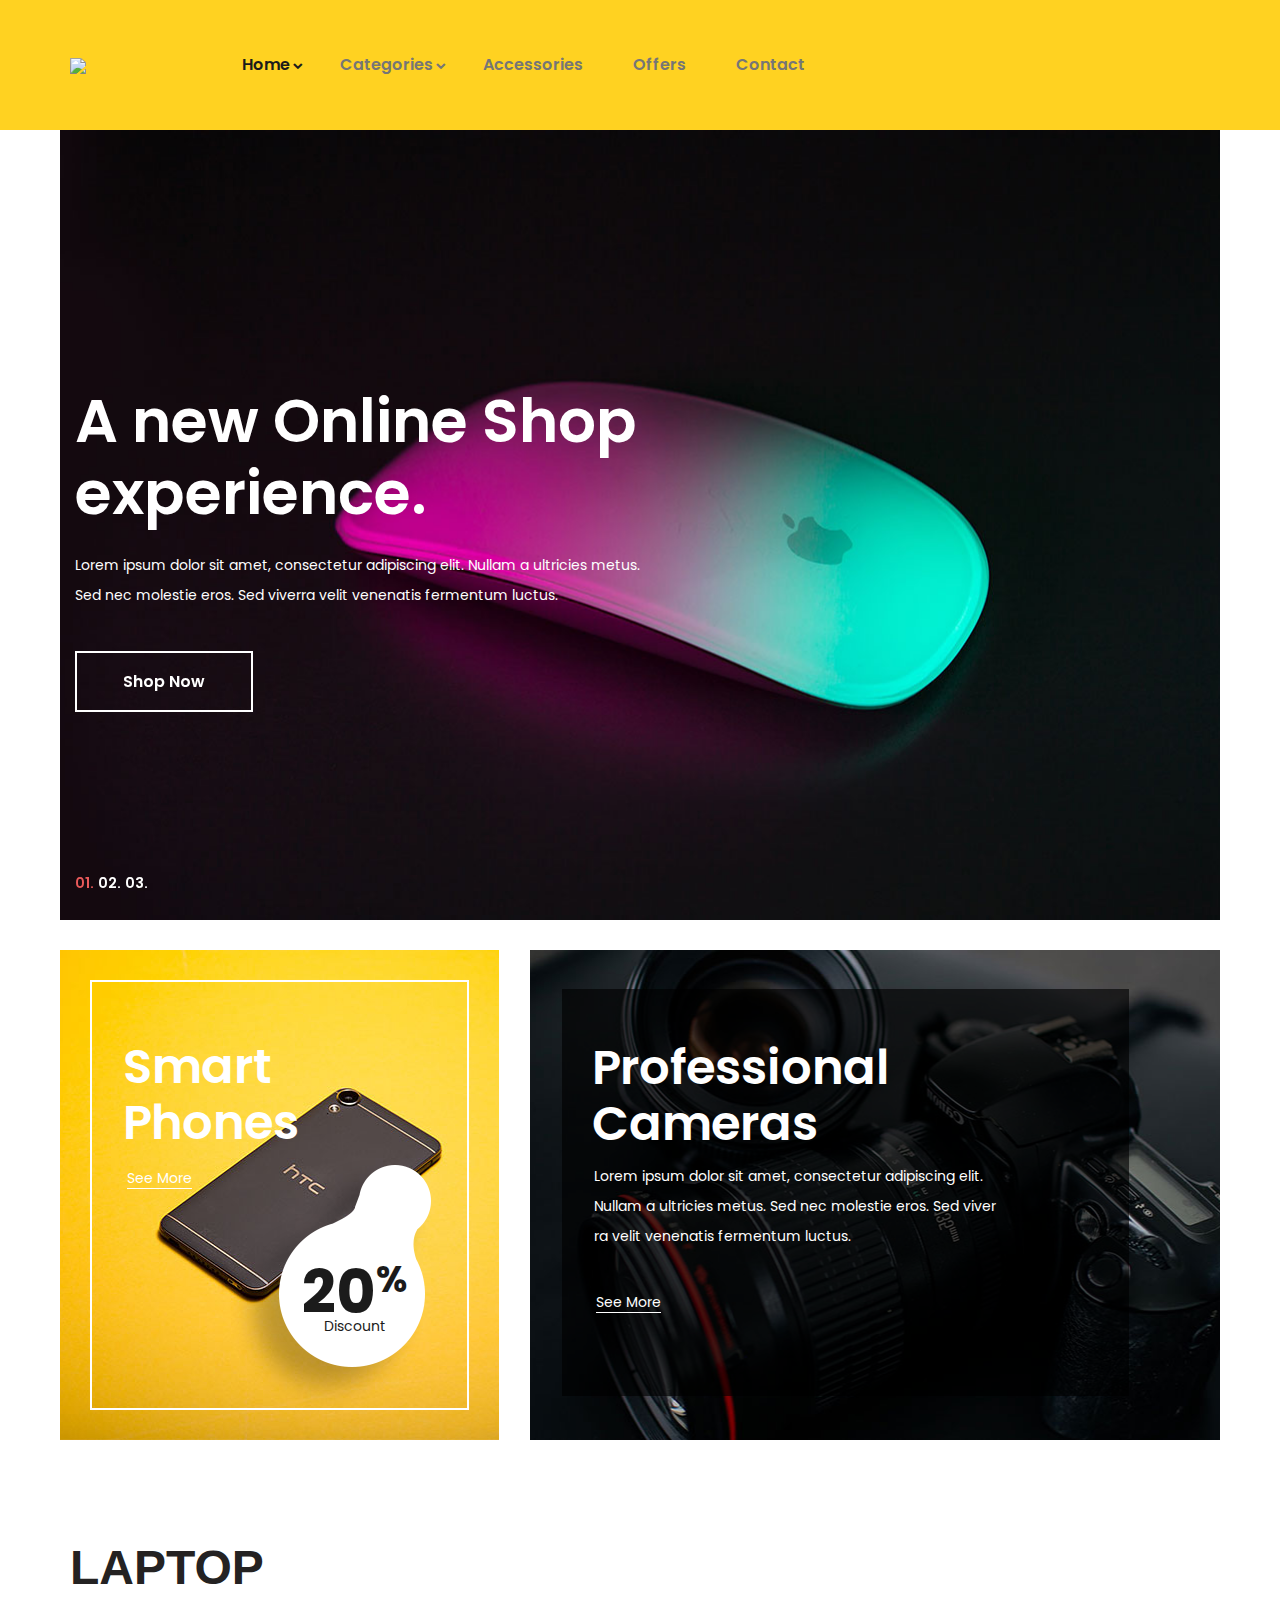
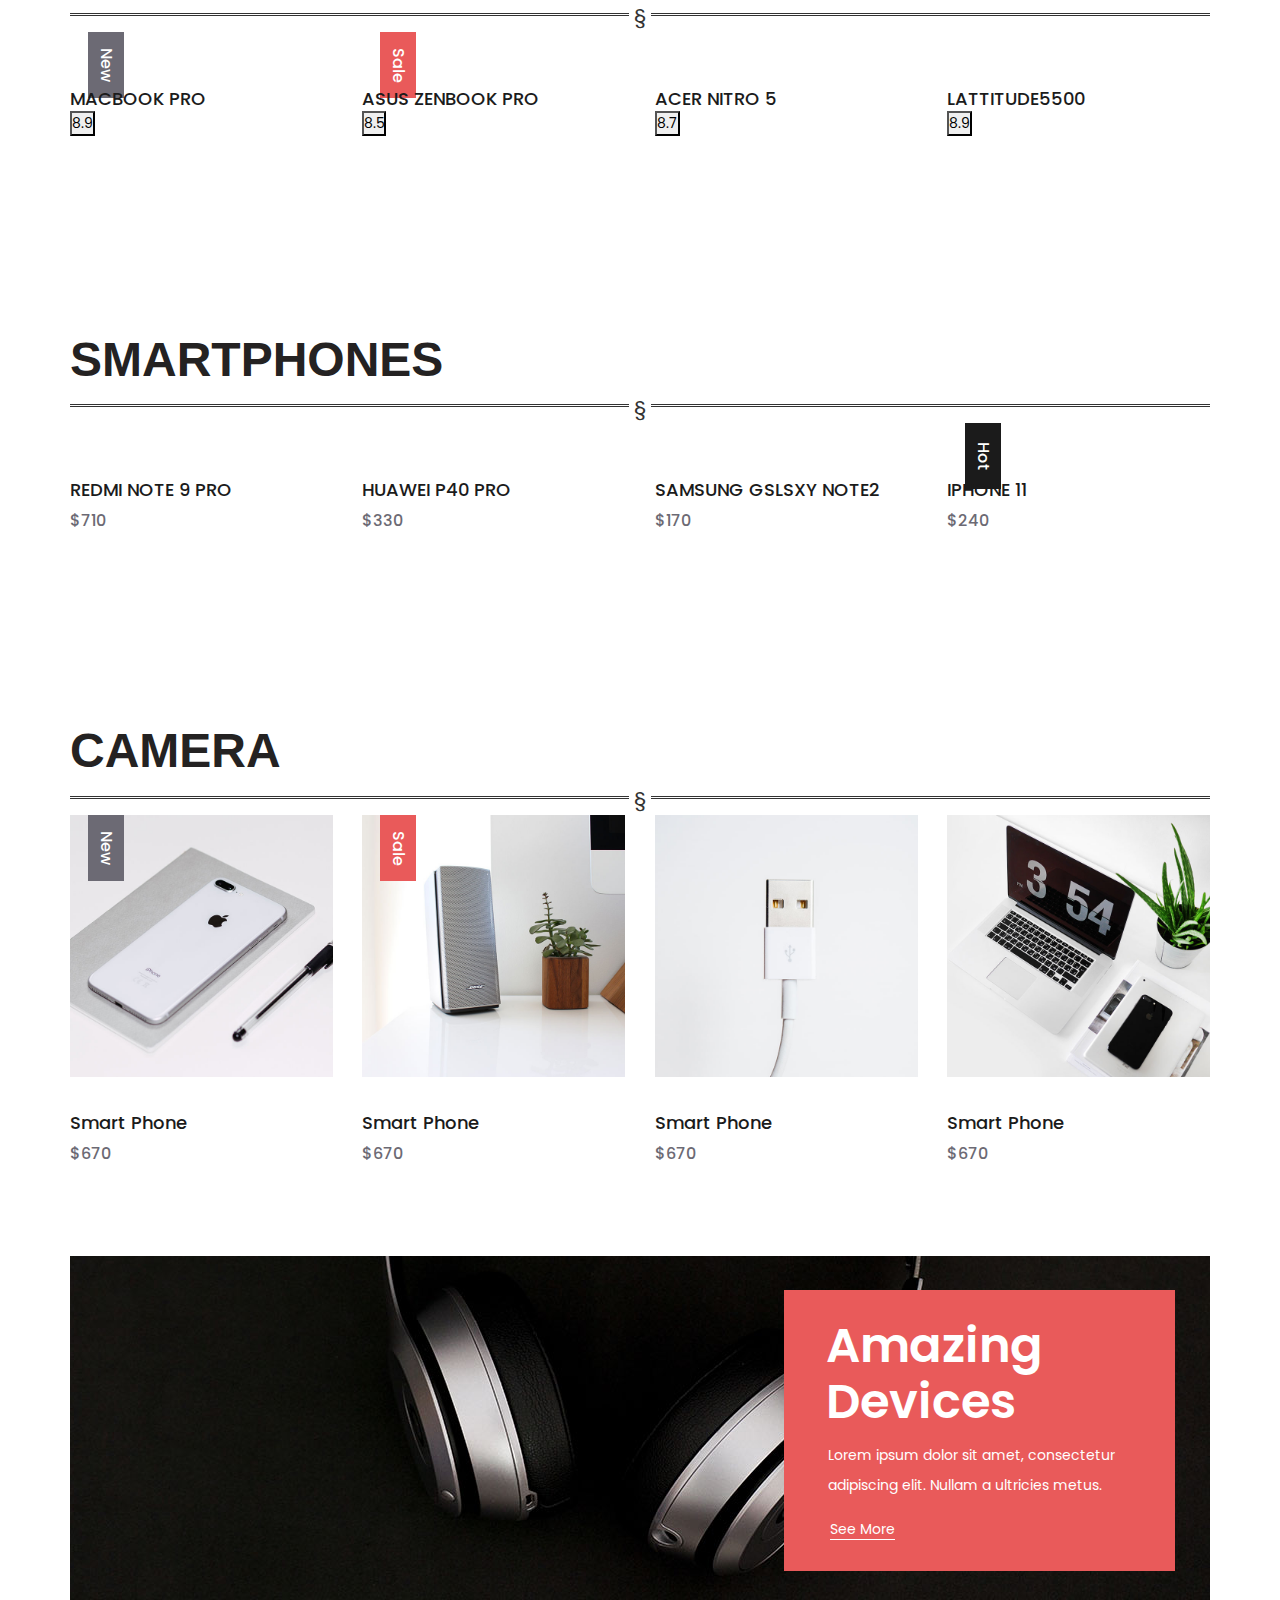
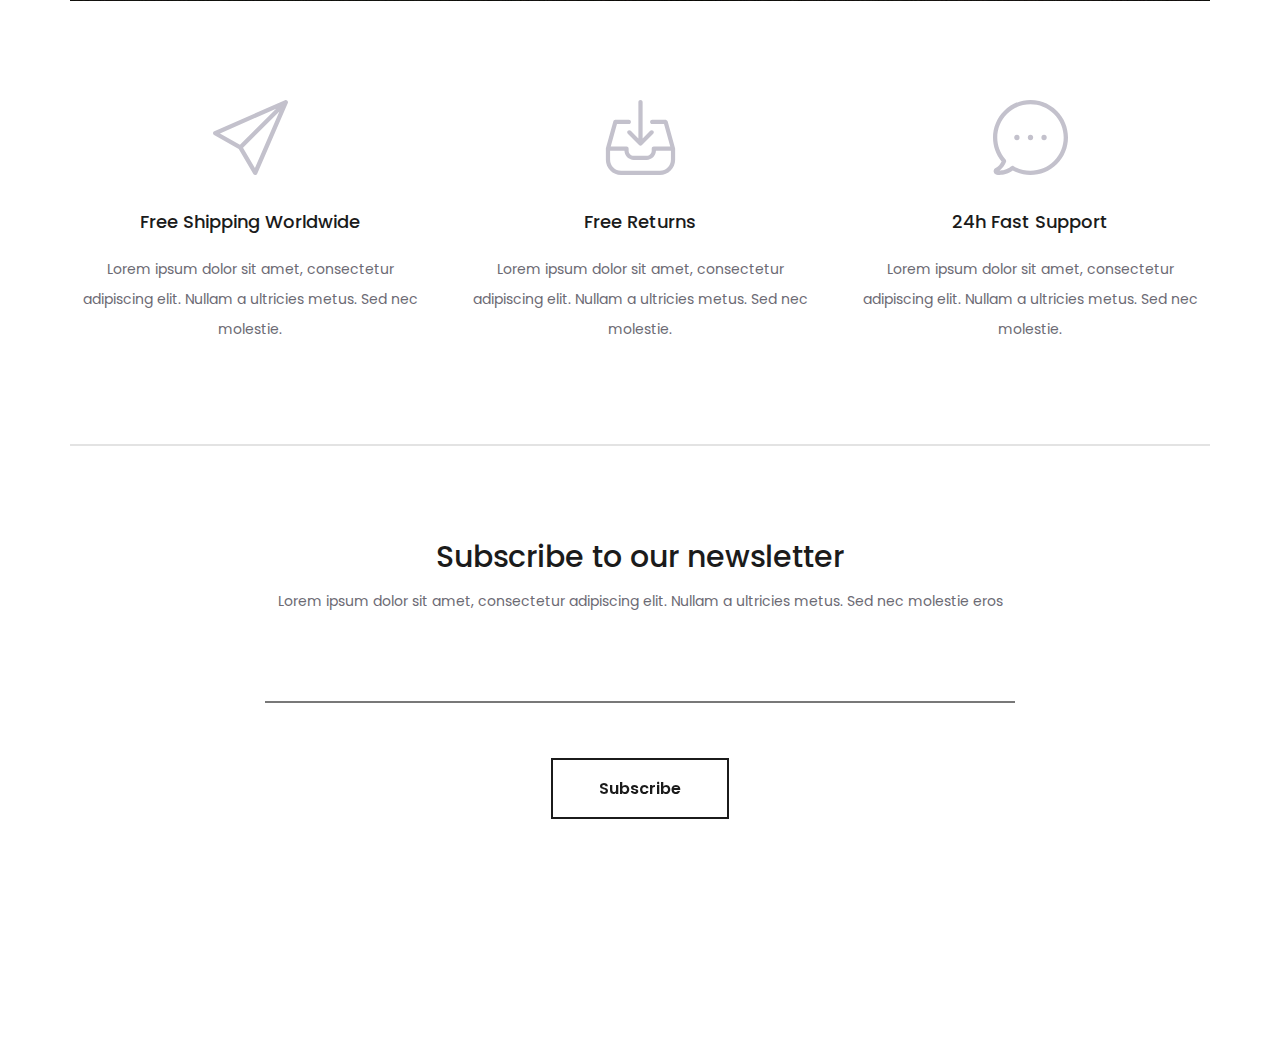
==== commit 9fa83f7d: "HEELO" ====
--- a/index.html
+++ b/index.html
@@ -21,12 +21,12 @@
 	<!-- Header -->
 
 	<header class="header" >
-		<div class="header_container" style="background-color: #FFD221; " >
+		<div class="header_container" style="background-color: #FFD221;" >
 			<div class="container">
 				<div class="row">
 					<div class="col">
 						<div class="header_content d-flex flex-row align-items-center justify-content-start">
-							<div class="logo"><a href="#">PRO REVIEWS.</a></div>
+							<div class="logo"><img src="images/logo2.png"/></div>
 							<nav class="main_nav" >
 								<ul>
 									<li class="hassubs active">
@@ -35,7 +35,7 @@
 											<li><a href="categories.html">Categories</a></li>
 											<li><a href="product.html">Product</a></li>
 											<li><a href="cart.html">Cart</a></li>
-											<li><a href="checkout.html">Check out</a></li>
+											
 											<li><a href="contact.html">Contact</a></li>
 										</ul>
 									</li>
@@ -50,7 +50,7 @@
 										</ul>
 									</li>
 									<li><a href="#">Accessories</a></li>
-									<!--<li><a href="#">Offers</a></li>-->
+									<li><a href="#">Offers</a></li>
 									<li><a href="contact.html">Contact</a></li>
 								</ul>
 							</nav>
@@ -128,16 +128,15 @@
 				
 				<!-- Slider Item -->
 				<div class="owl-item home_slider_item">
-					<div class="home_slider_background" style="background-image:url(images/7.jpg)"></div>
-					
+					<div class="home_slider_background" style="background-image:url(images/home_slider_1.jpg)"></div>
 					<div class="home_slider_content_container">
 						<div class="container">
 							<div class="row">
 								<div class="col">
 									<div class="home_slider_content"  data-animation-in="fadeIn" data-animation-out="animate-out fadeOut">
-										<div class="home_slider_title">PRO REVIEWS</div>
-										<div class="home_slider_subtitle">Breaking tech news, reviews, comaparisions and more</div>
-										<div class="button button_light home_button"><a href="#">Check Reviews Now</a></div>
+										<div class="home_slider_title">A new Online Shop experience.</div>
+										<div class="home_slider_subtitle">Lorem ipsum dolor sit amet, consectetur adipiscing elit. Nullam a ultricies metus. Sed nec molestie eros. Sed viverra velit venenatis fermentum luctus.</div>
+										<div class="button button_light home_button"><a href="#">Shop Now</a></div>
 									</div>
 								</div>
 							</div>
@@ -147,15 +146,15 @@
 
 				<!-- Slider Item -->
 				<div class="owl-item home_slider_item">
-					<div class="home_slider_background" style="background-image:url(images/12.jpeg)"></div>
+					<div class="home_slider_background" style="background-image:url(images/home_slider_1.jpg)"></div>
 					<div class="home_slider_content_container">
 						<div class="container">
 							<div class="row">
 								<div class="col">
 									<div class="home_slider_content"  data-animation-in="fadeIn" data-animation-out="animate-out fadeOut">
-										<div class="home_slider_title" >SPECIFICATIONS AND FEATURES</div>
-										<div class="home_slider_subtitle" >Find popular and latest features, prices, photos &videos</div>
-										<div class="button button_light home_button"><a href="#">Latest NEws</a></div>
+										<div class="home_slider_title">A new Online Shop experience.</div>
+										<div class="home_slider_subtitle">Lorem ipsum dolor sit amet, consectetur adipiscing elit. Nullam a ultricies metus. Sed nec molestie eros. Sed viverra velit venenatis fermentum luctus.</div>
+										<div class="button button_light home_button"><a href="#">Shop Now</a></div>
 									</div>
 								</div>
 							</div>
@@ -165,15 +164,15 @@
 
 				<!-- Slider Item -->
 				<div class="owl-item home_slider_item">
-					<div class="home_slider_background" style="background-image:url(images/3.jfif)"></div>
+					<div class="home_slider_background" style="background-image:url(images/home_slider_1.jpg)"></div>
 					<div class="home_slider_content_container">
 						<div class="container">
 							<div class="row">
 								<div class="col">
 									<div class="home_slider_content"  data-animation-in="fadeIn" data-animation-out="animate-out fadeOut">
-										<div class="home_slider_title">TRENDING MOBILE PHONES AND GADGETS.</div>
-										<div class="home_slider_subtitle">Explore pro reviews for  products across various categories.</div>
-										<div class="button button_light home_button"><a href="#">Explore Now</a></div>
+										<div class="home_slider_title">A new Online Shop experience.</div>
+										<div class="home_slider_subtitle">Lorem ipsum dolor sit amet, consectetur adipiscing elit. Nullam a ultricies metus. Sed nec molestie eros. Sed viverra velit venenatis fermentum luctus.</div>
+										<div class="button button_light home_button"><a href="#">Shop Now</a></div>
 									</div>
 								</div>
 							</div>
@@ -215,8 +214,8 @@
 						<img src="images/discount.png" alt="">
 						<div>
 							<div class="avds_discount">
-								<div>1000<span></span></div>
-								<div>Ratings</div>
+								<div>20<span>%</span></div>
+								<div>Discount</div>
 							</div>
 						</div>
 					</div>
@@ -231,7 +230,7 @@
 				<div class="avds_large_container">
 					<div class="avds_large_content">
 						<div class="avds_title">Professional Cameras</div>
-						<div class="avds_text">The best professional camera in 2020: which pro camera system is best?Find out by reading and exploring on pro reviews.</div>
+						<div class="avds_text">Lorem ipsum dolor sit amet, consectetur adipiscing elit. Nullam a ultricies metus. Sed nec molestie eros. Sed viver ra velit venenatis fermentum luctus.</div>
 						<div class="avds_link avds_link_large"><a href="categories.html">See More</a></div>
 					</div>
 				</div>
@@ -242,11 +241,135 @@
 	<!-- Products -->
 
 	<div class="products">
-		<div class="container">
-			<div class="row">
+		
+		<div class="container">
+			
+			<div class="row">
+				
 				<div class="col">
-					
+					<h1 style="font-weight: 700;color:rgb(36, 34, 34);">LAPTOP</h1>
+					<hr class="style-eight">
 					<div class="product_grid">
+						
+							
+
+						<!-- Product -->
+						<div class="product">
+							<div class="product_image"><img src="images/mac apple pro.png" alt=""></div>
+							<div class="product_extra product_new"><a href="categories.html">New</a></div>
+							<div class="product_content">
+								<div class="product_title"><a href="product.html">MACBOOK PRO</a></div>
+								<div><button ><a>8.9</a></button></div>
+							</div>
+						</div>
+
+						<!-- Product -->
+						<div class="product">
+							<div class="product_image"><img src="images/asuszenbook.png" alt=""></div>
+							<div class="product_extra product_sale"><a href="categories.html">Sale</a></div>
+							<div class="product_content">
+								<div class="product_title"><a href="product.html">ASUS ZENBOOK PRO</a></div>
+								<div><button ><a>8.5</a></button></div>
+							</div>
+						</div>
+
+						<!-- Product -->
+						<div class="product">
+							<div class="product_image"><img src="images/ACERNITRO5.png" alt=""></div>
+							<div class="product_content">
+								<div class="product_title"><a href="product.html">ACER NITRO 5</a></div>
+								<div><button ><a>8.7</a></button></div>
+							</div>
+						</div>
+
+						<!-- Product -->
+						<div class="product">
+							<div class="product_image"><img src="images/latitude5500.png" alt=""></div>
+							<div class="product_content">
+								<div class="product_title"><a href="product.html">LATTITUDE5500</a></div>
+								<div><button ><a>8.9</a></button></div>
+							</div>
+						</div>
+						
+						
+					</div>
+						
+				</div>
+			</div>
+		</div>
+	</div>
+
+	<div class="products">
+		
+		<div class="container">
+			
+			<div class="row">
+				
+				<div class="col">
+					<h1 style="font-weight: 700;color:rgb(36, 34, 34);">SMARTPHONES</h1>
+					<hr class="style-eight">
+					<div class="product_grid">
+						
+							
+
+						<!-- Product -->
+						<div class="product">
+							<div class="product_image"><img src="images/REDMINOTE9PRO.png" alt=""></div>
+							<div class="product_content">
+								<div class="product_title"><a href="product.HTML">REDMI NOTE 9 PRO</a></div>
+								<div class="product_price">$710</div>
+							</div>
+						</div>
+
+						<!-- Product -->
+						<div class="product">
+							<div class="product_image"><img src="images/HUAWEI P40PRO.png" alt=""></div>
+							<div class="product_content">
+								<div class="product_title"><a href="product.html">HUAWEI P40 PRO</a></div>
+								<div class="product_price">$330</div>
+							</div>
+						</div>
+
+						<!-- Product -->
+						<div class="product">
+							<div class="product_image"><img src="images/SAMSUNG GSLSXY NOTE2.png" alt=""></div>
+							<div class="product_content">
+								<div class="product_title"><a href="product.html">SAMSUNG GSLSXY NOTE2</a></div>
+								<div class="product_price">$170</div>
+							</div>
+						</div>
+
+						<!-- Product -->
+						<div class="product">
+							<div class="product_image"><img src="images/APPLE11.png" alt=""></div>
+							<div class="product_extra product_hot"><a href="categories.html">Hot</a></div>
+							<div class="product_content">
+								<div class="product_title"><a href="product.html">IPHONE 11</a></div>
+								<div class="product_price">$240</div>
+							</div>
+						</div>
+
+						
+						
+					</div>
+						
+				</div>
+			</div>
+		</div>
+	</div>
+
+	<div class="products">
+		
+		<div class="container">
+			
+			<div class="row">
+				
+				<div class="col">
+					<h1 style="font-weight: 700;color:rgb(36, 34, 34);">CAMERA</h1>
+					<hr class="style-eight">
+					<div class="product_grid">
+						
+							
 
 						<!-- Product -->
 						<div class="product">
@@ -285,51 +408,19 @@
 								<div class="product_price">$670</div>
 							</div>
 						</div>
-
-						<!-- Product -->
-						<div class="product">
-							<div class="product_image"><img src="images/product_5.jpg" alt=""></div>
-							<div class="product_content">
-								<div class="product_title"><a href="product.html">Smart Phone</a></div>
-								<div class="product_price">$670</div>
-							</div>
-						</div>
-
-						<!-- Product -->
-						<div class="product">
-							<div class="product_image"><img src="images/product_6.jpg" alt=""></div>
-							<div class="product_extra product_hot"><a href="categories.html">Hot</a></div>
-							<div class="product_content">
-								<div class="product_title"><a href="product.html">Smart Phone</a></div>
-								<div class="product_price">$670</div>
-							</div>
-						</div>
-
-						<!-- Product -->
-						<div class="product">
-							<div class="product_image"><img src="images/product_7.jpg" alt=""></div>
-							<div class="product_content">
-								<div class="product_title"><a href="product.html">Smart Phone</a></div>
-								<div class="product_price">$670</div>
-							</div>
-						</div>
-
-						<!-- Product -->
-						<div class="product">
-							<div class="product_image"><img src="images/product_8.jpg" alt=""></div>
-							<div class="product_extra product_sale"><a href="categories.html">Hot</a></div>
-							<div class="product_content">
-								<div class="product_title"><a href="product.html">Smart Phone</a></div>
-								<div class="product_price">$670</div>
-							</div>
-						</div>
-
-					</div>
-						
-				</div>
-			</div>
-		</div>
-	</div>
+						
+						
+					</div>
+						
+				</div>
+			</div>
+		</div>
+	</div>
+
+
+
+
+
 
 	<!-- Ad -->
 
--- a/styles/main_styles.css
+++ b/styles/main_styles.css
@@ -313,9 +313,10 @@
 }
 .header_container
 {
+	
 	width: 100%;
 	z-index: 1;
-	background: #FFFFFF;
+	
 }
 .header_content
 {
@@ -331,8 +332,9 @@
 {
 	height: 70px;
 }
-.logo a
-{
+.logo img
+{
+	height: 5%;
 	font-size: 30px;
 	font-weight: 700;
 	color: #1b1b1b;
@@ -342,9 +344,10 @@
 	-o-transition: all 200ms ease;
 	transition: all 200ms ease;
 }
-.header.scrolled .logo a
+.header.scrolled .logo img
 {
 	font-size: 24px;
+	height:30%;
 }
 .main_nav
 {
@@ -909,7 +912,7 @@
 }
 .fadeIn
 {
-	animation-delay: 1s;
+	animation-delay: 1000ms;
 }
 
 /*********************************
@@ -1437,4 +1440,24 @@
 .footer_social ul li a i:hover
 {
 	color: #FFFFFF;
-}+}
+
+
+hr.style-eight {
+    overflow: visible; /* For IE */
+    padding: 0;
+    border: none;
+    border-top: medium double #333;
+    color: #333;
+    text-align: center;
+}
+hr.style-eight:after {
+    content: "§";
+    display: inline-block;
+    position: relative;
+    top: -0.7em;
+    font-size: 1.5em;
+    padding: 0 0.25em;
+    background: white;
+}
+
--- a/styles/responsive.css
+++ b/styles/responsive.css
@@ -121,7 +121,7 @@
 	.main_nav,
 	.header_social
 	{
-		
+	
 	}
 	.search
 	{
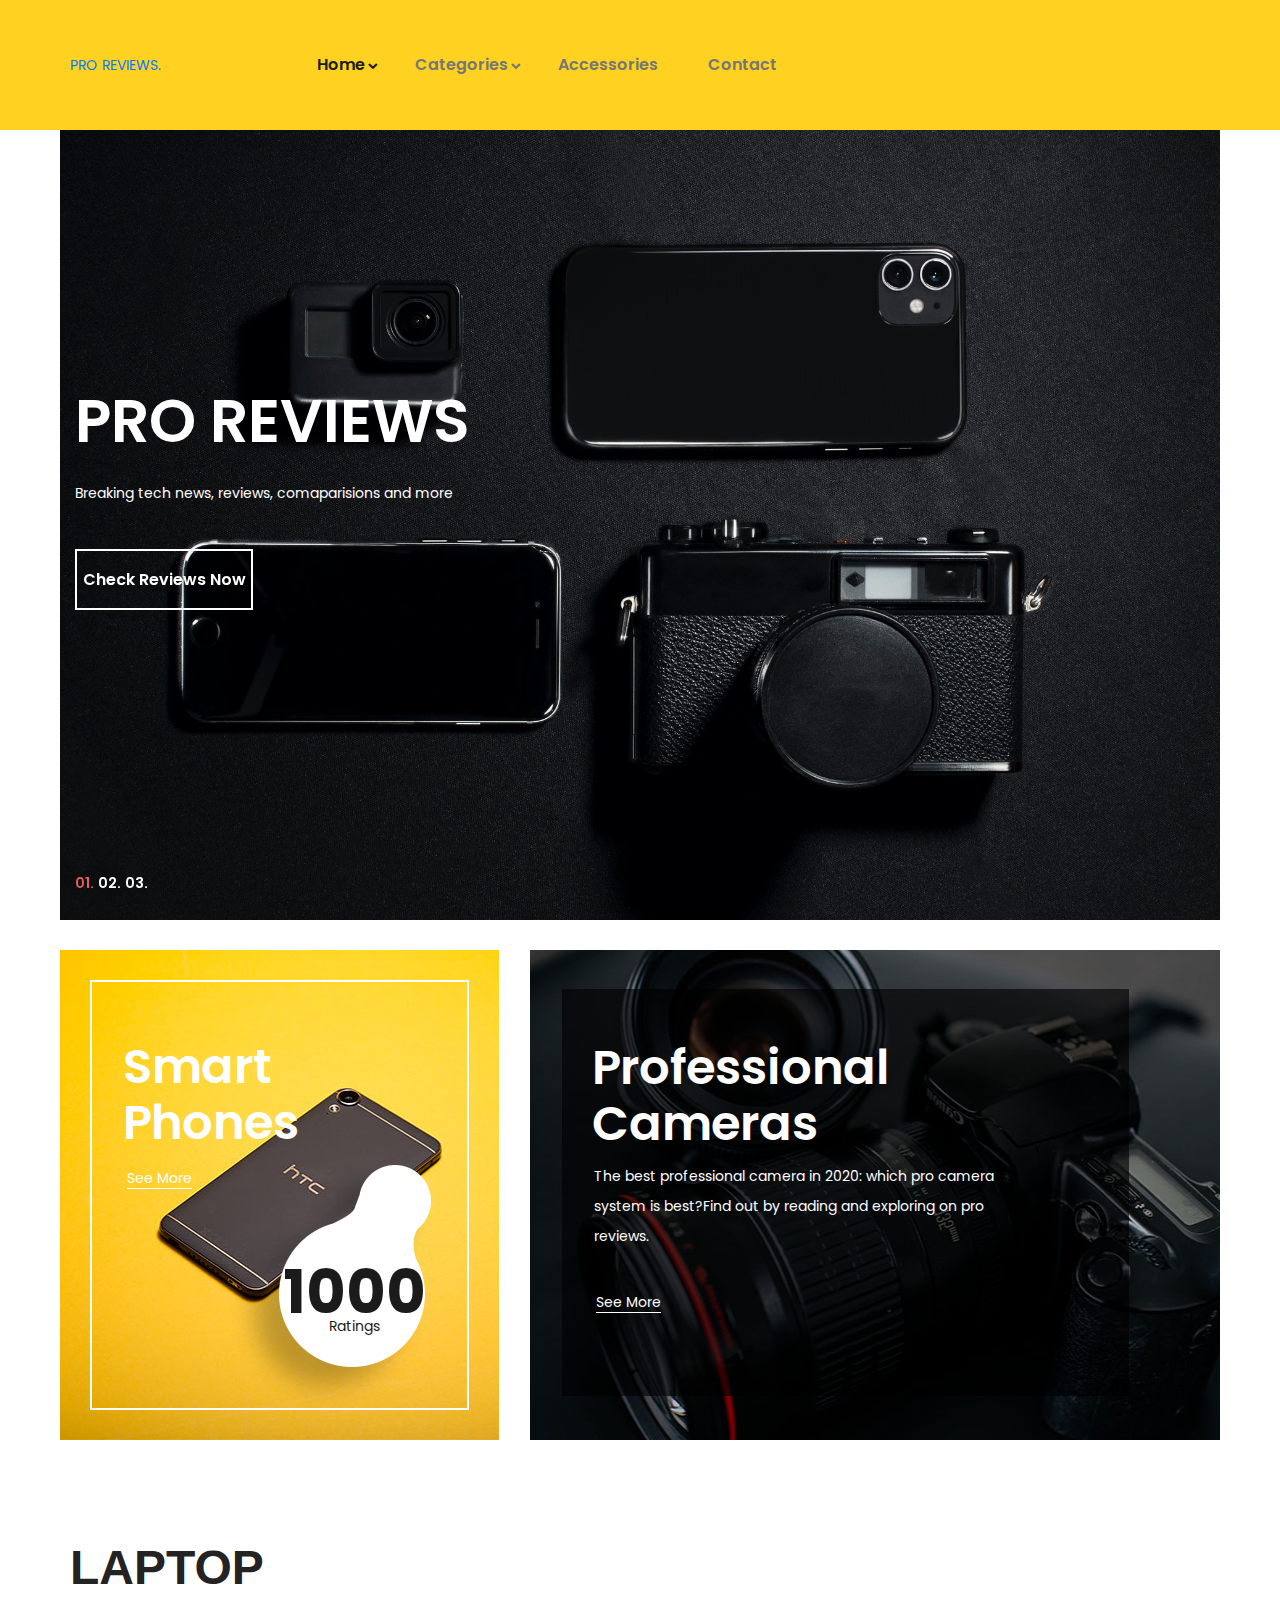
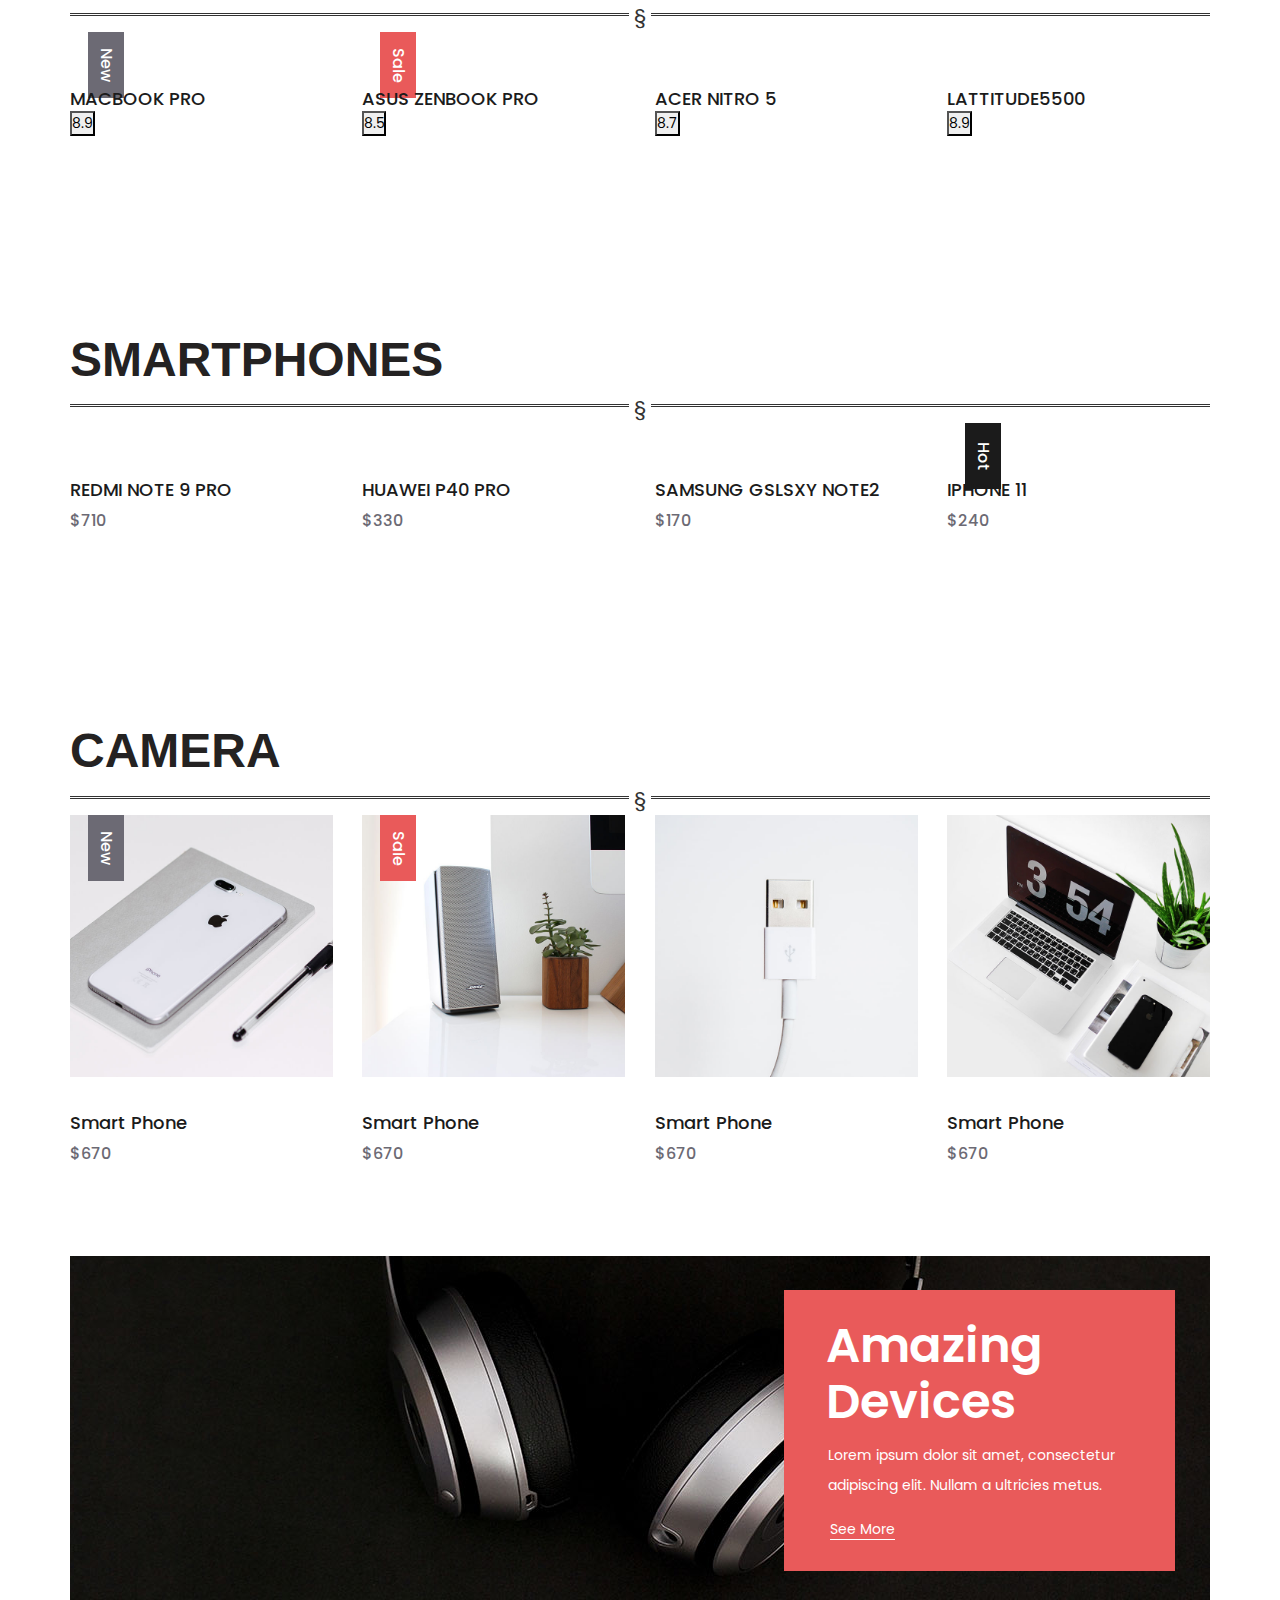
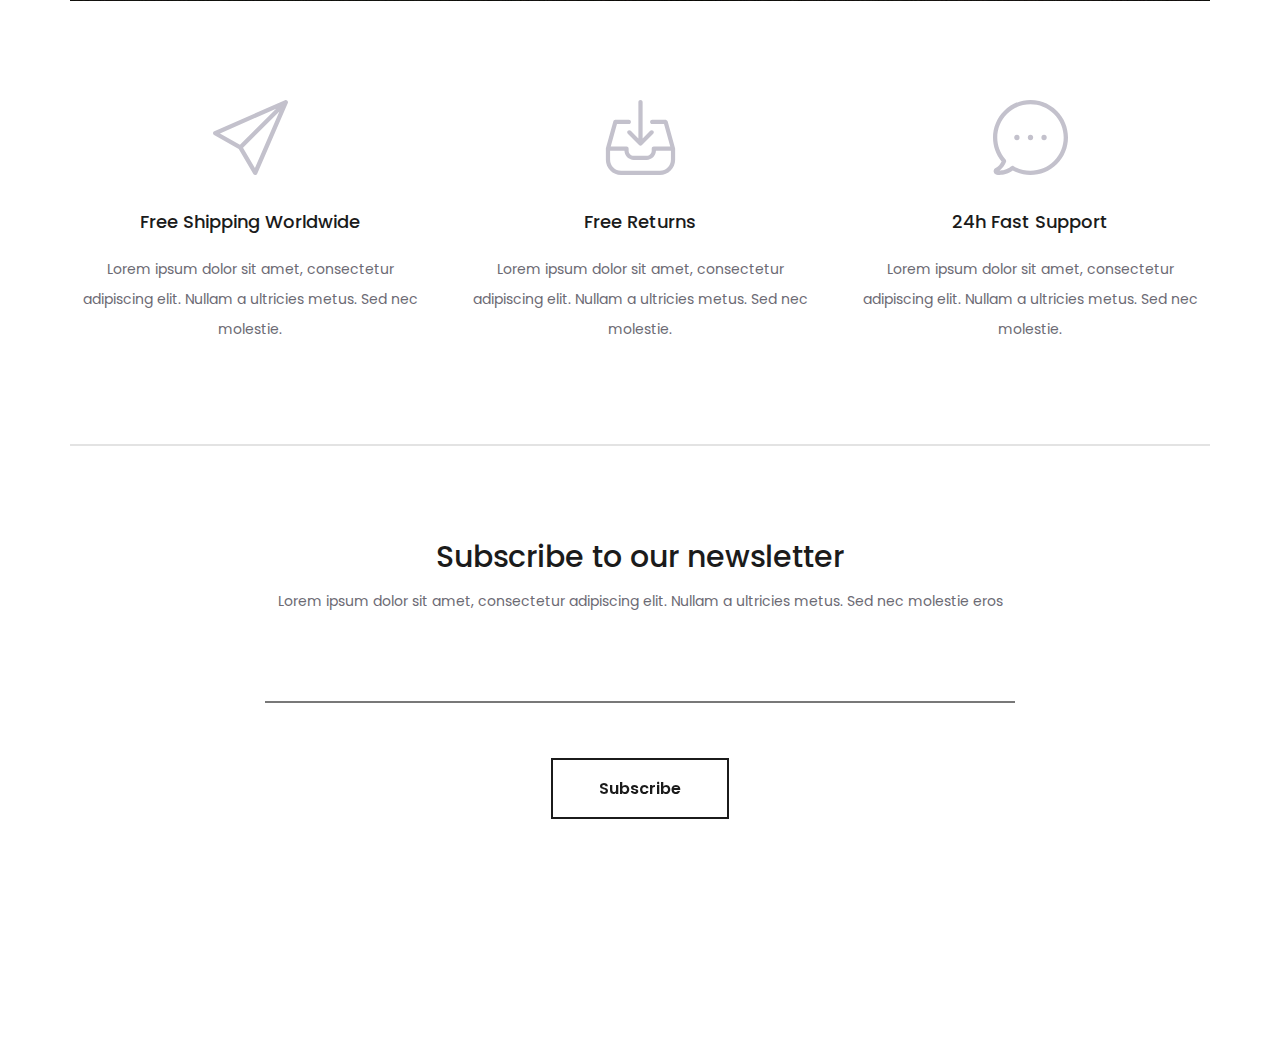
==== commit 7f679196: "Merge branch 'master' of https://github.com/utkarshpathak2504/asper" ====
--- a/index.html
+++ b/index.html
@@ -22,11 +22,12 @@
 
 	<header class="header" >
 		<div class="header_container" style="background-color: #FFD221;" >
+		<div class="header_container" style="background-color: #FFD221; " >
 			<div class="container">
 				<div class="row">
 					<div class="col">
 						<div class="header_content d-flex flex-row align-items-center justify-content-start">
-							<div class="logo"><img src="images/logo2.png"/></div>
+							<div class="logo"><a href="#">PRO REVIEWS.</a></div>
 							<nav class="main_nav" >
 								<ul>
 									<li class="hassubs active">
@@ -50,7 +51,7 @@
 										</ul>
 									</li>
 									<li><a href="#">Accessories</a></li>
-									<li><a href="#">Offers</a></li>
+									<!--<li><a href="#">Offers</a></li>-->
 									<li><a href="contact.html">Contact</a></li>
 								</ul>
 							</nav>
@@ -128,15 +129,16 @@
 				
 				<!-- Slider Item -->
 				<div class="owl-item home_slider_item">
-					<div class="home_slider_background" style="background-image:url(images/home_slider_1.jpg)"></div>
+					<div class="home_slider_background" style="background-image:url(images/7.jpg)"></div>
+					
 					<div class="home_slider_content_container">
 						<div class="container">
 							<div class="row">
 								<div class="col">
 									<div class="home_slider_content"  data-animation-in="fadeIn" data-animation-out="animate-out fadeOut">
-										<div class="home_slider_title">A new Online Shop experience.</div>
-										<div class="home_slider_subtitle">Lorem ipsum dolor sit amet, consectetur adipiscing elit. Nullam a ultricies metus. Sed nec molestie eros. Sed viverra velit venenatis fermentum luctus.</div>
-										<div class="button button_light home_button"><a href="#">Shop Now</a></div>
+										<div class="home_slider_title">PRO REVIEWS</div>
+										<div class="home_slider_subtitle">Breaking tech news, reviews, comaparisions and more</div>
+										<div class="button button_light home_button"><a href="#">Check Reviews Now</a></div>
 									</div>
 								</div>
 							</div>
@@ -146,15 +148,15 @@
 
 				<!-- Slider Item -->
 				<div class="owl-item home_slider_item">
-					<div class="home_slider_background" style="background-image:url(images/home_slider_1.jpg)"></div>
+					<div class="home_slider_background" style="background-image:url(images/12.jpeg)"></div>
 					<div class="home_slider_content_container">
 						<div class="container">
 							<div class="row">
 								<div class="col">
 									<div class="home_slider_content"  data-animation-in="fadeIn" data-animation-out="animate-out fadeOut">
-										<div class="home_slider_title">A new Online Shop experience.</div>
-										<div class="home_slider_subtitle">Lorem ipsum dolor sit amet, consectetur adipiscing elit. Nullam a ultricies metus. Sed nec molestie eros. Sed viverra velit venenatis fermentum luctus.</div>
-										<div class="button button_light home_button"><a href="#">Shop Now</a></div>
+										<div class="home_slider_title" >SPECIFICATIONS AND FEATURES</div>
+										<div class="home_slider_subtitle" >Find popular and latest features, prices, photos &videos</div>
+										<div class="button button_light home_button"><a href="#">Latest NEws</a></div>
 									</div>
 								</div>
 							</div>
@@ -164,15 +166,15 @@
 
 				<!-- Slider Item -->
 				<div class="owl-item home_slider_item">
-					<div class="home_slider_background" style="background-image:url(images/home_slider_1.jpg)"></div>
+					<div class="home_slider_background" style="background-image:url(images/3.jfif)"></div>
 					<div class="home_slider_content_container">
 						<div class="container">
 							<div class="row">
 								<div class="col">
 									<div class="home_slider_content"  data-animation-in="fadeIn" data-animation-out="animate-out fadeOut">
-										<div class="home_slider_title">A new Online Shop experience.</div>
-										<div class="home_slider_subtitle">Lorem ipsum dolor sit amet, consectetur adipiscing elit. Nullam a ultricies metus. Sed nec molestie eros. Sed viverra velit venenatis fermentum luctus.</div>
-										<div class="button button_light home_button"><a href="#">Shop Now</a></div>
+										<div class="home_slider_title">TRENDING MOBILE PHONES AND GADGETS.</div>
+										<div class="home_slider_subtitle">Explore pro reviews for  products across various categories.</div>
+										<div class="button button_light home_button"><a href="#">Explore Now</a></div>
 									</div>
 								</div>
 							</div>
@@ -214,8 +216,8 @@
 						<img src="images/discount.png" alt="">
 						<div>
 							<div class="avds_discount">
-								<div>20<span>%</span></div>
-								<div>Discount</div>
+								<div>1000<span></span></div>
+								<div>Ratings</div>
 							</div>
 						</div>
 					</div>
@@ -230,7 +232,7 @@
 				<div class="avds_large_container">
 					<div class="avds_large_content">
 						<div class="avds_title">Professional Cameras</div>
-						<div class="avds_text">Lorem ipsum dolor sit amet, consectetur adipiscing elit. Nullam a ultricies metus. Sed nec molestie eros. Sed viver ra velit venenatis fermentum luctus.</div>
+						<div class="avds_text">The best professional camera in 2020: which pro camera system is best?Find out by reading and exploring on pro reviews.</div>
 						<div class="avds_link avds_link_large"><a href="categories.html">See More</a></div>
 					</div>
 				</div>
--- a/styles/main_styles.css
+++ b/styles/main_styles.css
@@ -912,7 +912,7 @@
 }
 .fadeIn
 {
-	animation-delay: 1000ms;
+	animation-delay: 1s;
 }
 
 /*********************************
--- a/styles/responsive.css
+++ b/styles/responsive.css
@@ -121,7 +121,7 @@
 	.main_nav,
 	.header_social
 	{
-	
+		
 	}
 	.search
 	{
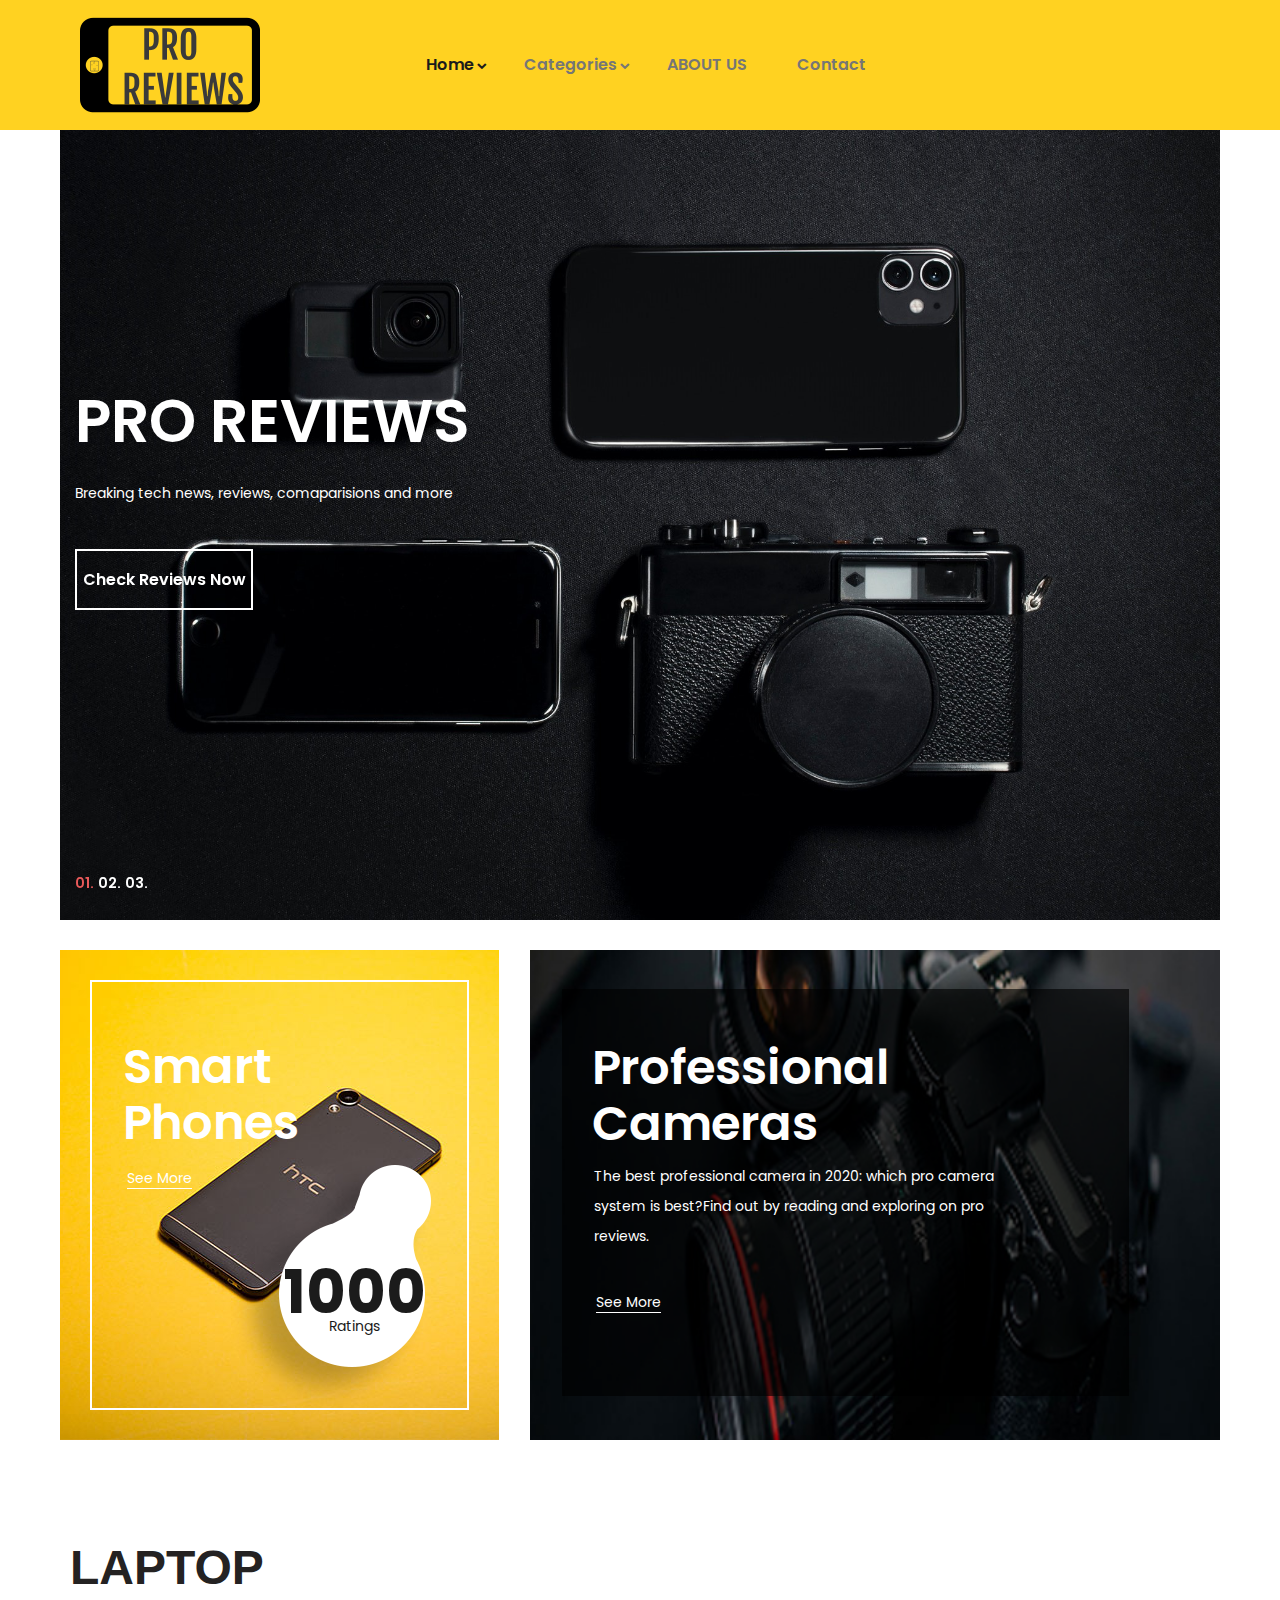
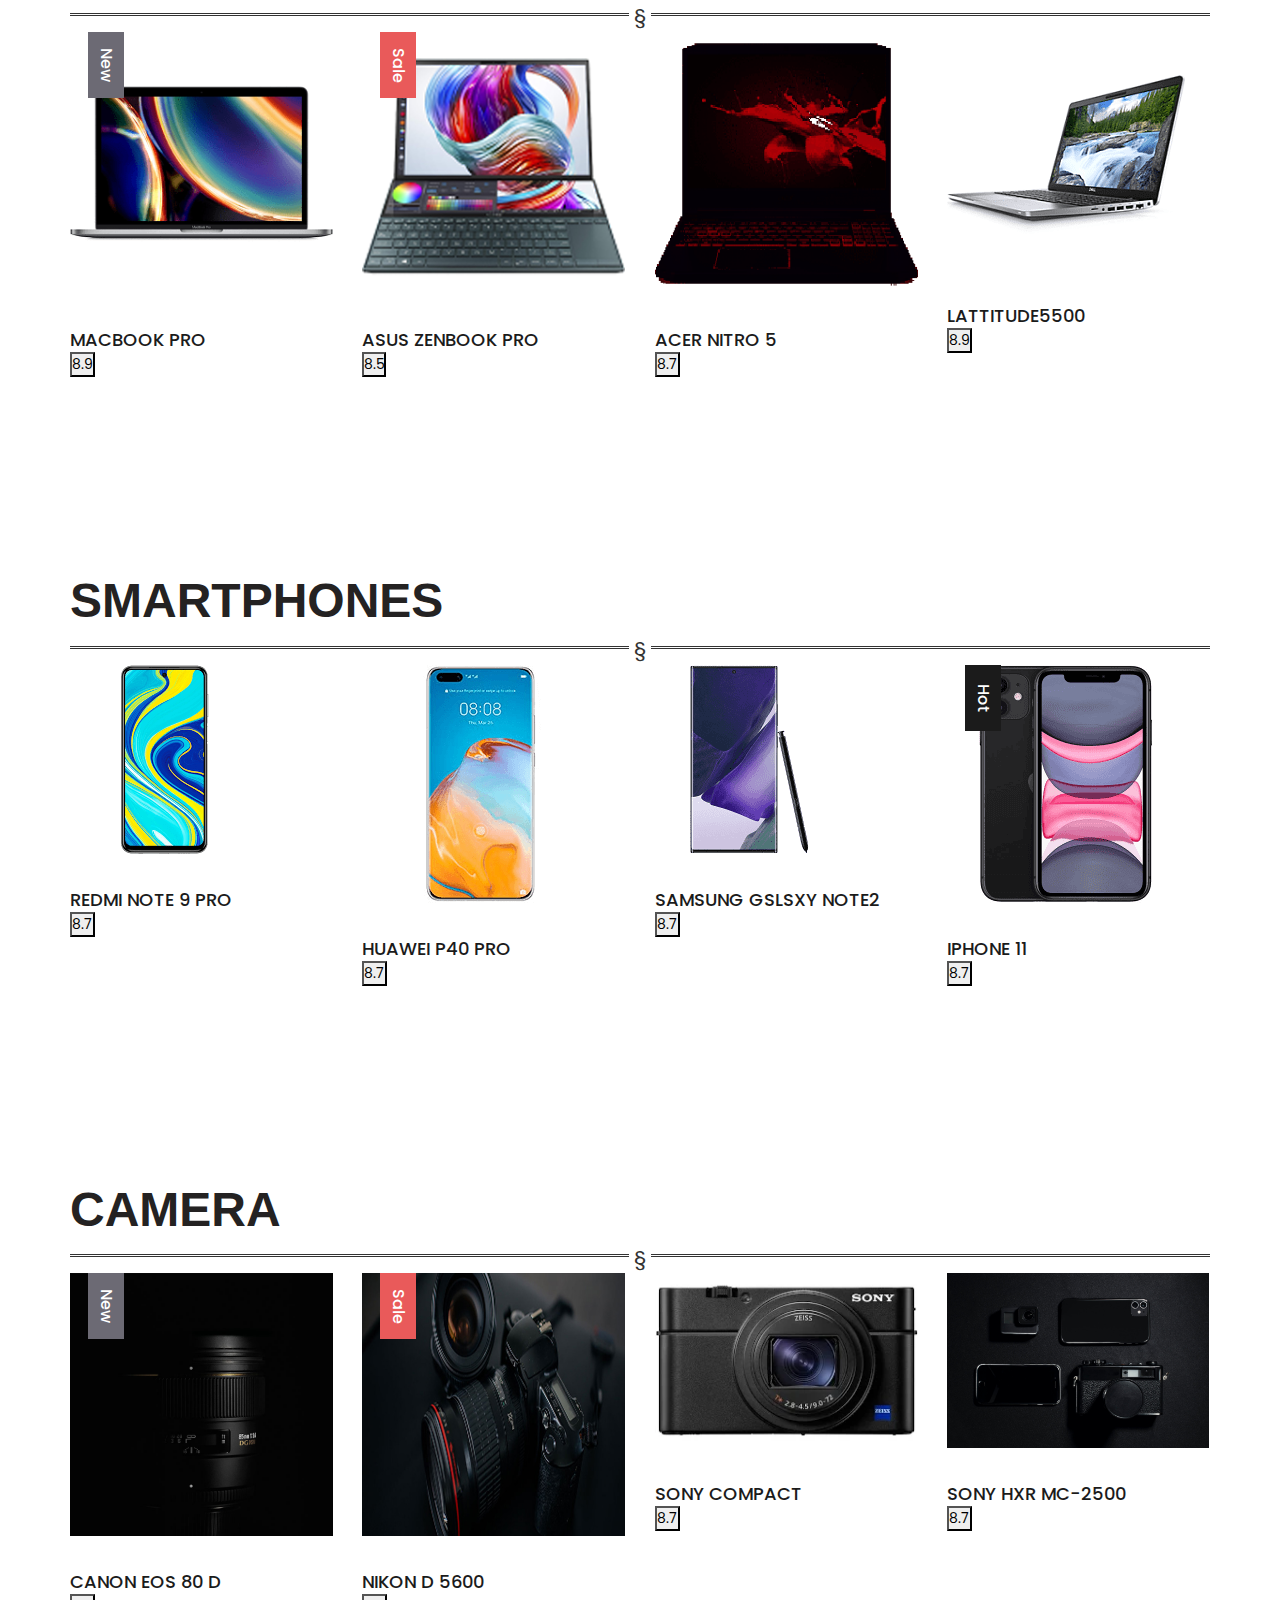
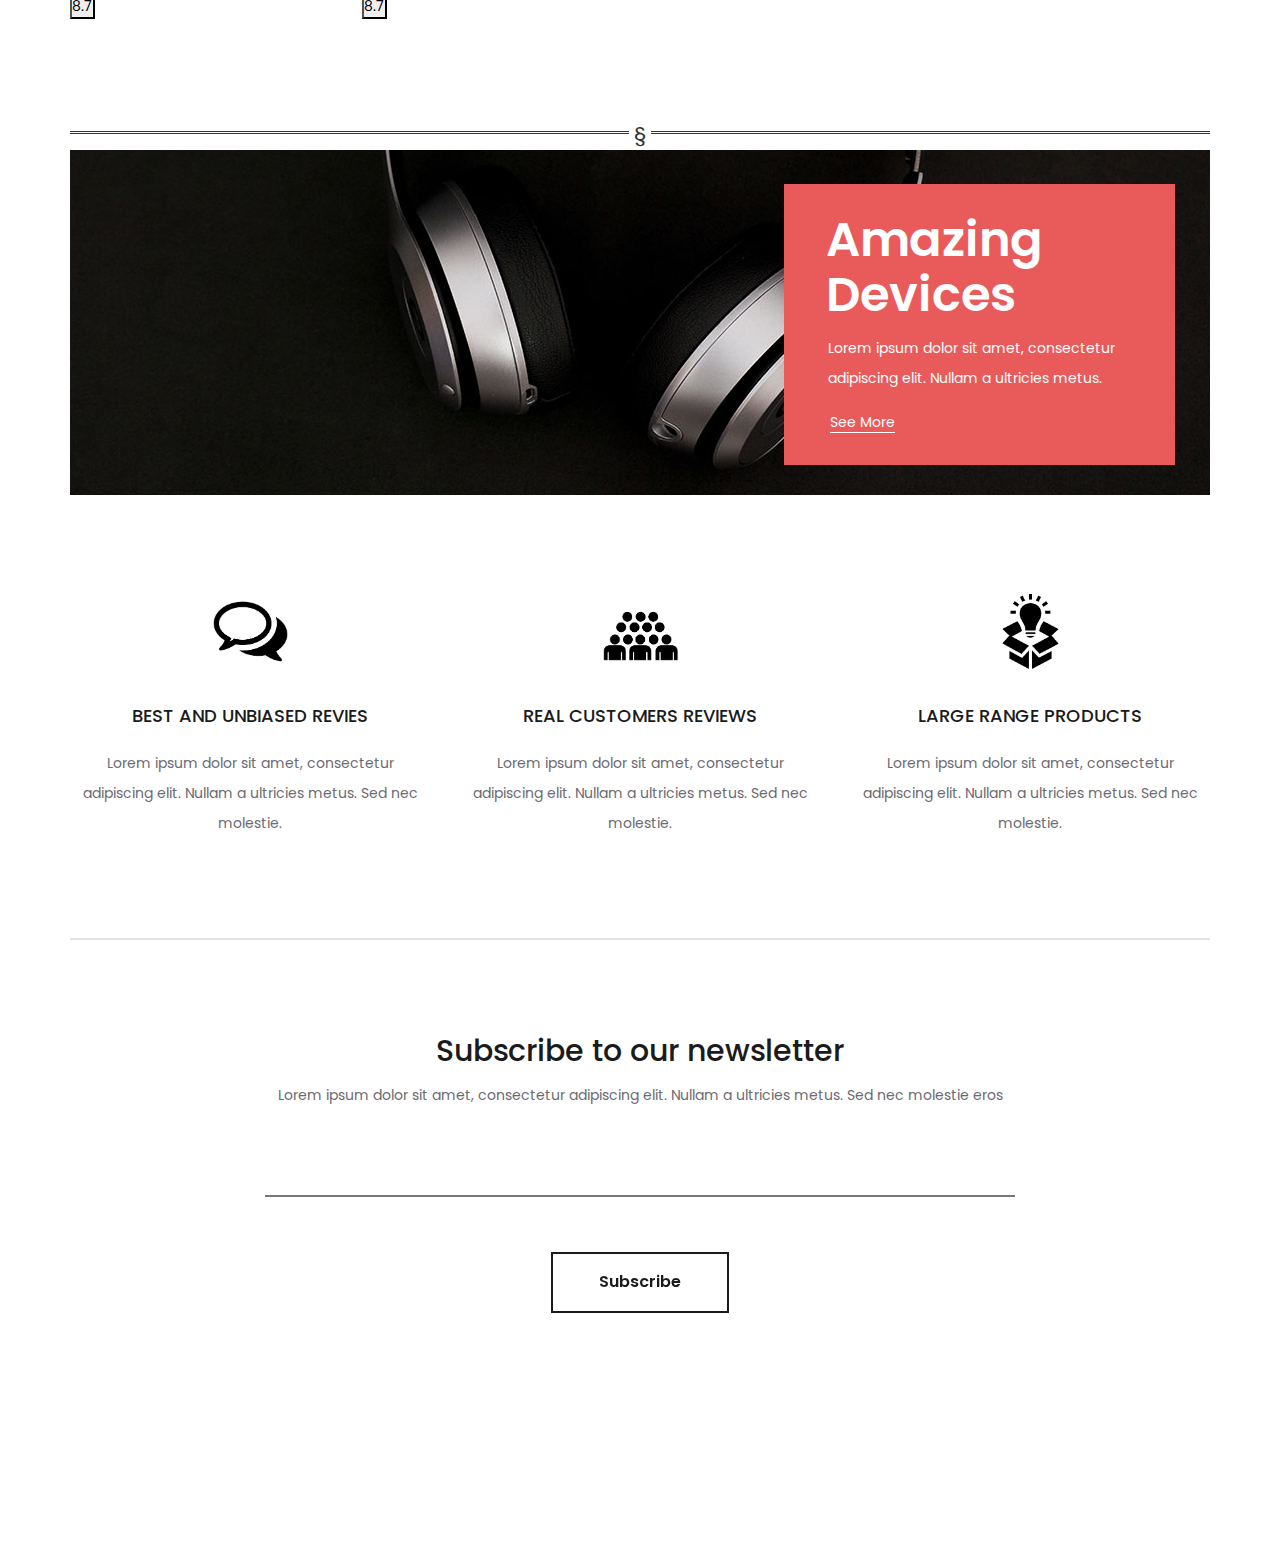
==== commit 583df7f9: "cjhanges" ====
--- a/index.html
+++ b/index.html
@@ -27,7 +27,7 @@
 				<div class="row">
 					<div class="col">
 						<div class="header_content d-flex flex-row align-items-center justify-content-start">
-							<div class="logo"><a href="#">PRO REVIEWS.</a></div>
+							<div class="logo"><img src="images/l.png"></div>
 							<nav class="main_nav" >
 								<ul>
 									<li class="hassubs active">
@@ -35,7 +35,7 @@
 										<ul>
 											<li><a href="categories.html">Categories</a></li>
 											<li><a href="product.html">Product</a></li>
-											<li><a href="cart.html">Cart</a></li>
+											
 											
 											<li><a href="contact.html">Contact</a></li>
 										</ul>
@@ -43,15 +43,13 @@
 									<li class="hassubs">
 										<a href="categories.html">Categories</a>
 										<ul>
-											<li><a href="categories.html">Category</a></li>
-											<li><a href="categories.html">Category</a></li>
-											<li><a href="categories.html">Category</a></li>
-											<li><a href="categories.html">Category</a></li>
-											<li><a href="categories.html">Category</a></li>
+											<li><a href="categories.html">SAMSUNG</a></li>
+											<li><a href="categories.html">LAPTOP</a></li>
+											<li><a href="categories.html">CAMERAS</a></li>
+										
 										</ul>
 									</li>
-									<li><a href="#">Accessories</a></li>
-									<!--<li><a href="#">Offers</a></li>-->
+									<li><a href="contact.html">ABOUT US</a></li>
 									<li><a href="contact.html">Contact</a></li>
 								</ul>
 							</nav>
@@ -319,7 +317,7 @@
 							<div class="product_image"><img src="images/REDMINOTE9PRO.png" alt=""></div>
 							<div class="product_content">
 								<div class="product_title"><a href="product.HTML">REDMI NOTE 9 PRO</a></div>
-								<div class="product_price">$710</div>
+								<div><button ><a>8.7</a></button></div>
 							</div>
 						</div>
 
@@ -328,7 +326,7 @@
 							<div class="product_image"><img src="images/HUAWEI P40PRO.png" alt=""></div>
 							<div class="product_content">
 								<div class="product_title"><a href="product.html">HUAWEI P40 PRO</a></div>
-								<div class="product_price">$330</div>
+								<div><button ><a>8.7</a></button></div>
 							</div>
 						</div>
 
@@ -337,7 +335,7 @@
 							<div class="product_image"><img src="images/SAMSUNG GSLSXY NOTE2.png" alt=""></div>
 							<div class="product_content">
 								<div class="product_title"><a href="product.html">SAMSUNG GSLSXY NOTE2</a></div>
-								<div class="product_price">$170</div>
+								<div><button ><a>8.7</a></button></div>
 							</div>
 						</div>
 
@@ -347,7 +345,7 @@
 							<div class="product_extra product_hot"><a href="categories.html">Hot</a></div>
 							<div class="product_content">
 								<div class="product_title"><a href="product.html">IPHONE 11</a></div>
-								<div class="product_price">$240</div>
+								<div><button ><a>8.7</a></button></div>
 							</div>
 						</div>
 
@@ -375,44 +373,45 @@
 
 						<!-- Product -->
 						<div class="product">
-							<div class="product_image"><img src="images/product_1.jpg" alt=""></div>
+							<div class="product_image"><img src="images/product_12.jpg" alt=""></div>
 							<div class="product_extra product_new"><a href="categories.html">New</a></div>
 							<div class="product_content">
-								<div class="product_title"><a href="product.html">Smart Phone</a></div>
-								<div class="product_price">$670</div>
-							</div>
-						</div>
-
-						<!-- Product -->
-						<div class="product">
-							<div class="product_image"><img src="images/product_2.jpg" alt=""></div>
+								<div class="product_title"><a href="product.html">CANON EOS 80 D</a></div>
+								<div><button ><a>8.7</a></button></div>
+							</div>
+						</div>
+
+						<!-- Product -->
+						<div class="product">
+							<div class="product_image"><img src="images/avds_large.jpg" alt=""></div>
 							<div class="product_extra product_sale"><a href="categories.html">Sale</a></div>
 							<div class="product_content">
-								<div class="product_title"><a href="product.html">Smart Phone</a></div>
-								<div class="product_price">$670</div>
-							</div>
-						</div>
-
-						<!-- Product -->
-						<div class="product">
-							<div class="product_image"><img src="images/product_3.jpg" alt=""></div>
-							<div class="product_content">
-								<div class="product_title"><a href="product.html">Smart Phone</a></div>
-								<div class="product_price">$670</div>
-							</div>
-						</div>
-
-						<!-- Product -->
-						<div class="product">
-							<div class="product_image"><img src="images/product_4.jpg" alt=""></div>
-							<div class="product_content">
-								<div class="product_title"><a href="product.html">Smart Phone</a></div>
-								<div class="product_price">$670</div>
-							</div>
-						</div>
-						
-						
-					</div>
+								<div class="product_title"><a href="product.html">NIKON D 5600</a></div>
+								<div><button ><a>8.7</a></button></div>
+							</div>
+						</div>
+
+						<!-- Product -->
+						<div class="product">
+							<div class="product_image"><img src="images/SONY COMPACT.webp" alt=""></div>
+							<div class="product_content">
+								<div class="product_title"><a href="product.html">SONY COMPACT</a></div>
+								<div><button ><a>8.7</a></button></div>
+							</div>
+						</div>
+
+						<!-- Product -->
+						<div class="product">
+							<div class="product_image"><img src="images/7.jpg" alt=""></div>
+							<div class="product_content">
+								<div class="product_title"><a href="product.html">SONY HXR MC-2500</a></div>
+								<div><button ><a>8.7</a></button></div>
+							</div>
+						</div>
+						
+						
+					</div>
+					<hr class="style-eight">
 						
 				</div>
 			</div>
@@ -452,8 +451,8 @@
 				<!-- Icon Box -->
 				<div class="col-lg-4 icon_box_col">
 					<div class="icon_box">
-						<div class="icon_box_image"><img src="images/icon_1.svg" alt=""></div>
-						<div class="icon_box_title">Free Shipping Worldwide</div>
+						<div class="icon_box_image"><img src="images/REVIEW.png" alt=""></div>
+						<div class="icon_box_title">BEST AND UNBIASED REVIES</div>
 						<div class="icon_box_text">
 							<p>Lorem ipsum dolor sit amet, consectetur adipiscing elit. Nullam a ultricies metus. Sed nec molestie.</p>
 						</div>
@@ -463,8 +462,8 @@
 				<!-- Icon Box -->
 				<div class="col-lg-4 icon_box_col">
 					<div class="icon_box">
-						<div class="icon_box_image"><img src="images/icon_2.svg" alt=""></div>
-						<div class="icon_box_title">Free Returns</div>
+						<div class="icon_box_image"><img src="images/PUBLIC.png" alt=""></div>
+						<div class="icon_box_title">REAL CUSTOMERS REVIEWS </div>
 						<div class="icon_box_text">
 							<p>Lorem ipsum dolor sit amet, consectetur adipiscing elit. Nullam a ultricies metus. Sed nec molestie.</p>
 						</div>
@@ -474,8 +473,8 @@
 				<!-- Icon Box -->
 				<div class="col-lg-4 icon_box_col">
 					<div class="icon_box">
-						<div class="icon_box_image"><img src="images/icon_3.svg" alt=""></div>
-						<div class="icon_box_title">24h Fast Support</div>
+						<div class="icon_box_image"><img src="images/RANGE.png" alt=""></div>
+						<div class="icon_box_title">LARGE RANGE PRODUCTS</div>
 						<div class="icon_box_text">
 							<p>Lorem ipsum dolor sit amet, consectetur adipiscing elit. Nullam a ultricies metus. Sed nec molestie.</p>
 						</div>
@@ -521,9 +520,9 @@
 			<div class="row">
 				<div class="col">
 					<div class="footer_content d-flex flex-lg-row flex-column align-items-center justify-content-lg-start justify-content-center">
-						<div class="footer_logo"><a href="#">Sublime.</a></div>
+						<div class="footer_logo"><a href="#">THE PRO REVIEWS</a></div>
 						<div class="copyright ml-auto mr-auto"><!-- Link back to Colorlib can't be removed. Template is licensed under CC BY 3.0. -->
-Copyright &copy;<script>document.write(new Date().getFullYear());</script> All rights reserved | This template is made with <i class="fa fa-heart-o" aria-hidden="true"></i> by <a href="https://colorlib.com" target="_blank">Colorlib</a>
+Copyright &copy;<script>document.write(new Date().getFullYear());</script> All rights reserved | PRO REVEIWS AT INDIA PRIVATE LIMITED <i class="fa fa-heart-o" aria-hidden="true"></i>  <a href="#" target="_blank"></a>
 <!-- Link back to Colorlib can't be removed. Template is licensed under CC BY 3.0. --></div>
 						<div class="footer_social ml-lg-auto">
 							<ul>
--- a/styles/main_styles.css
+++ b/styles/main_styles.css
@@ -333,6 +333,7 @@
 	height: 70px;
 }
 .logo img
+
 {
 	height: 5%;
 	font-size: 30px;
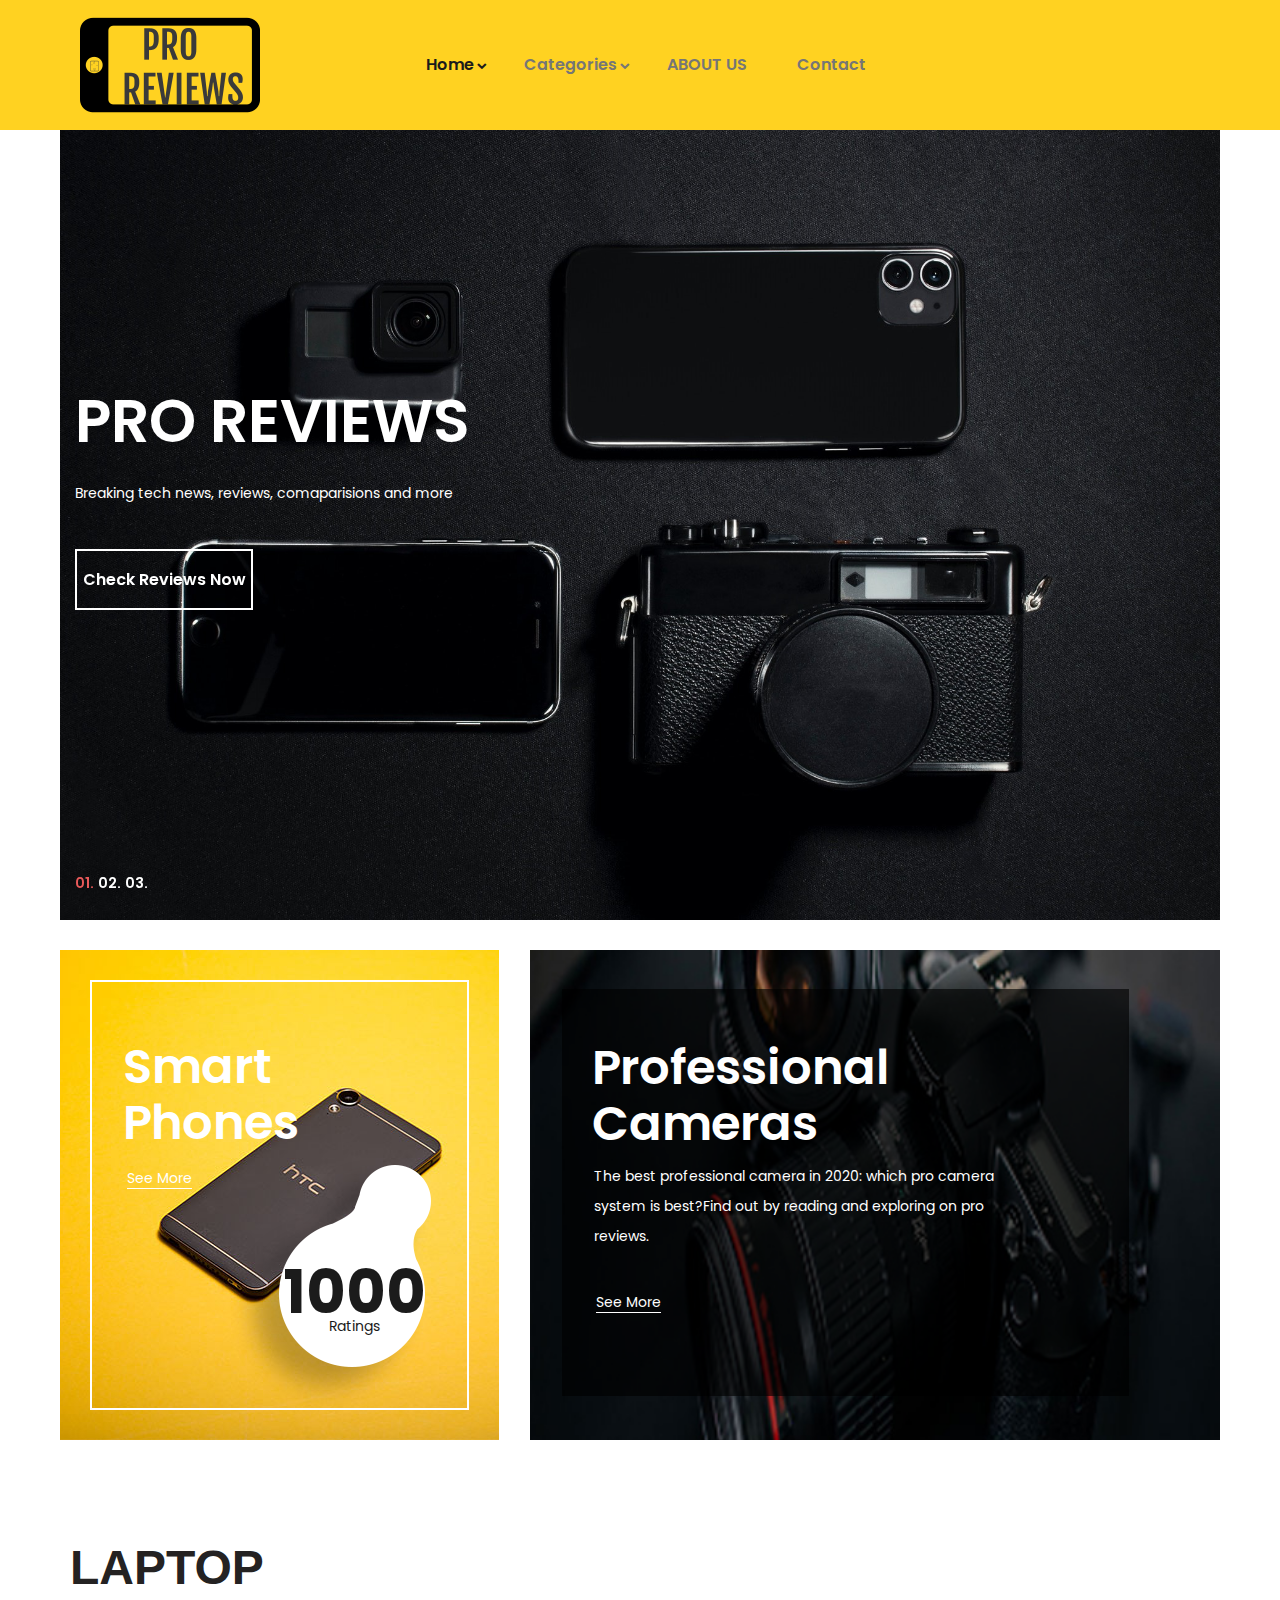
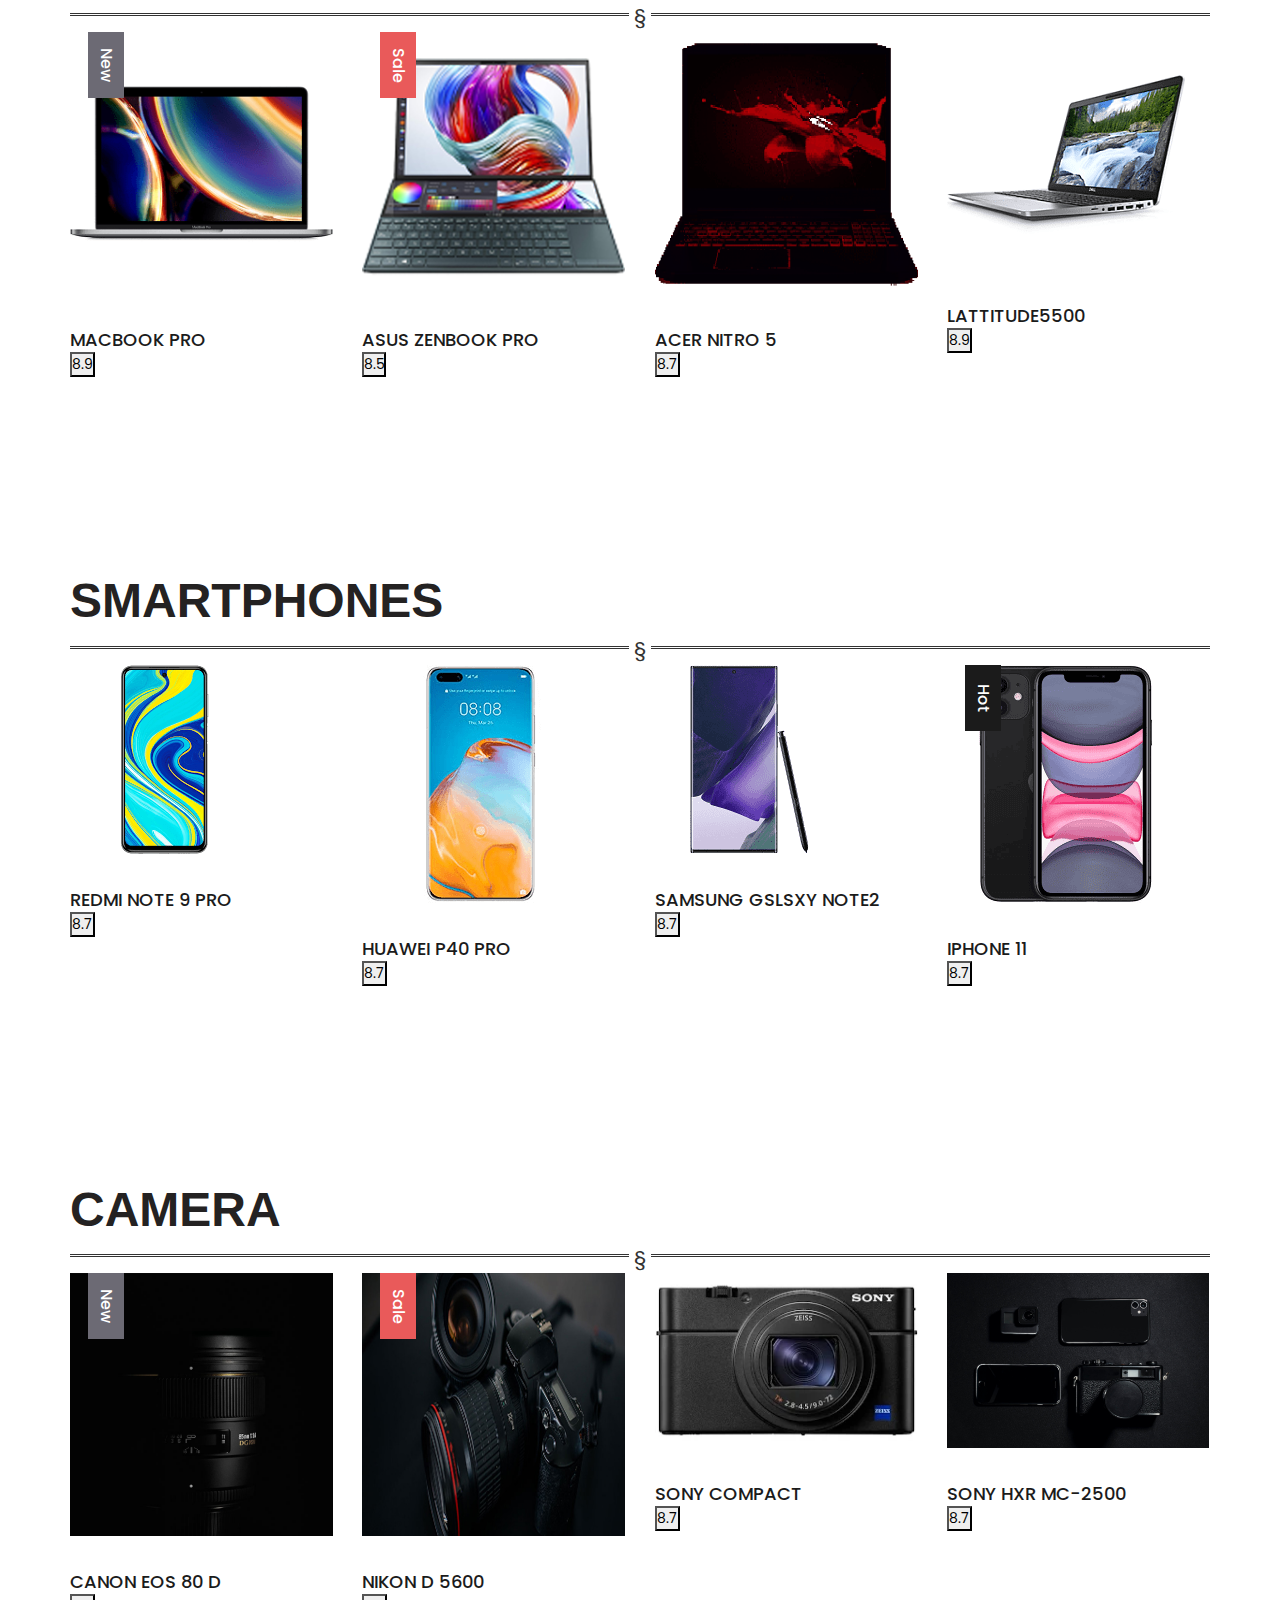
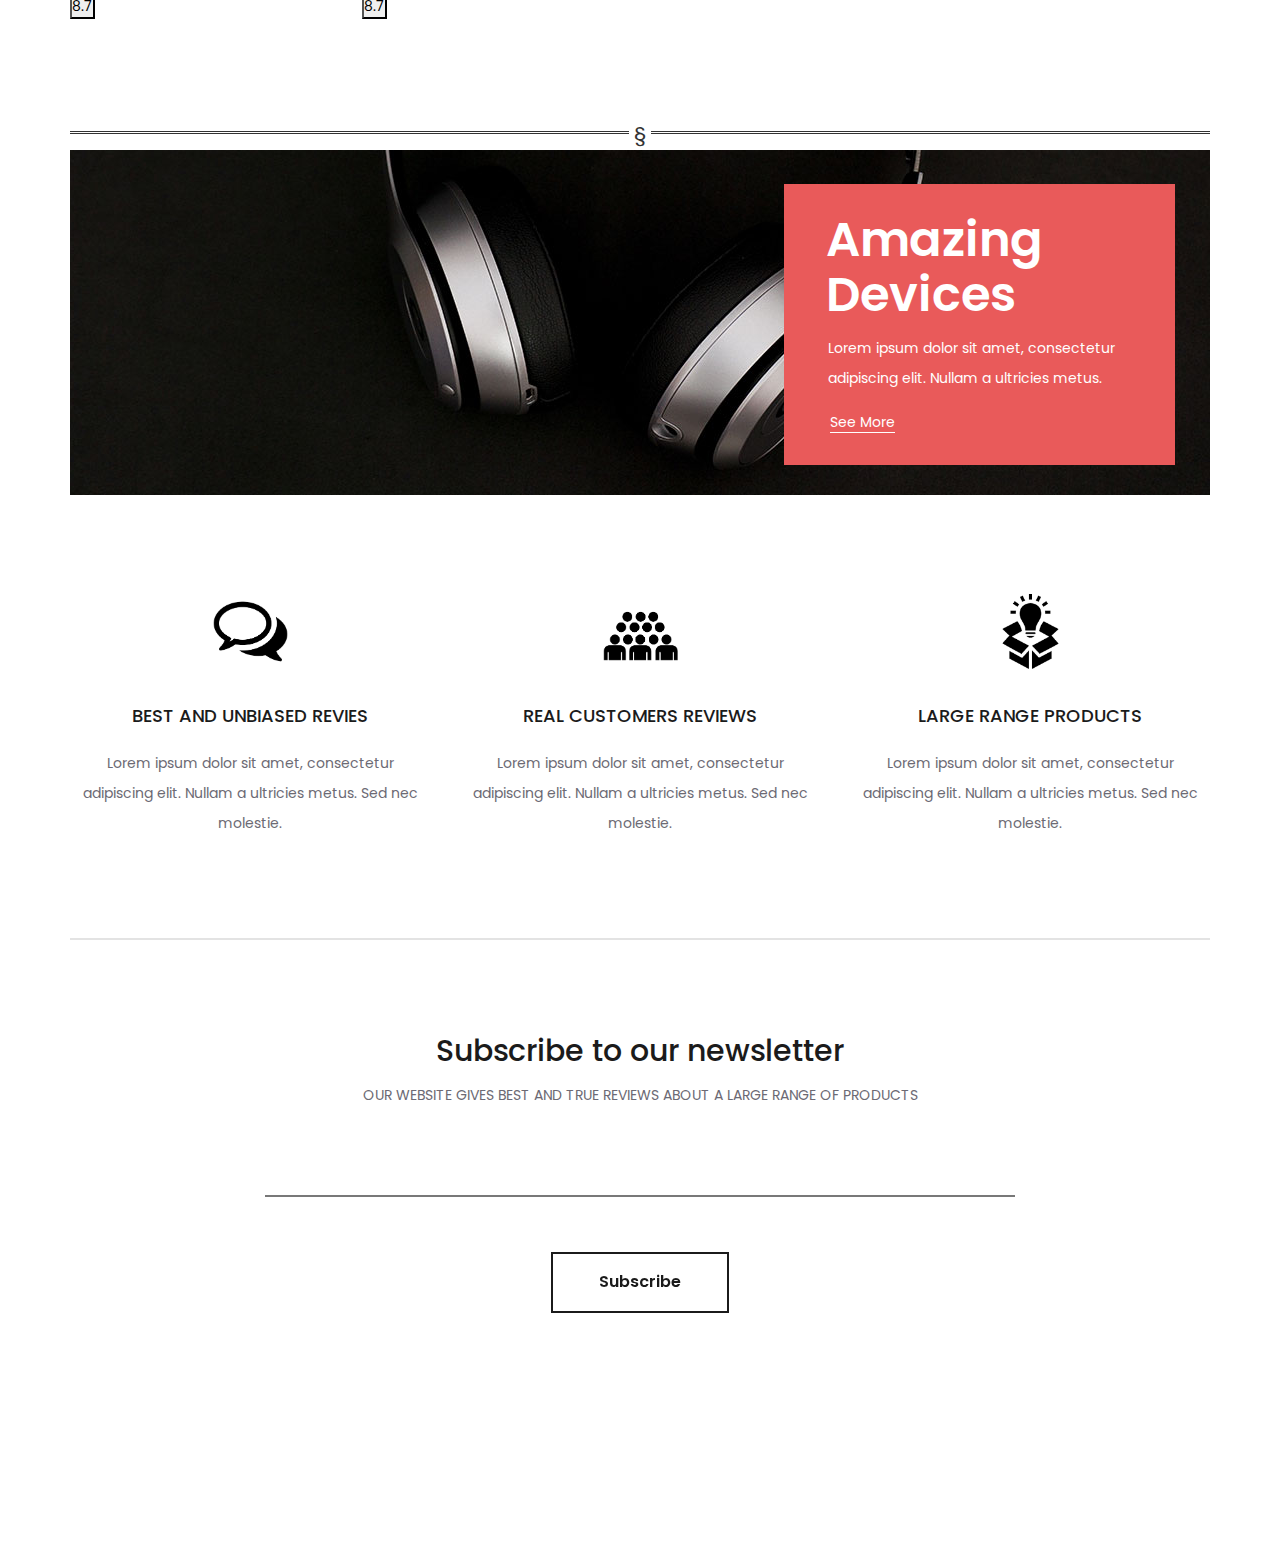
==== commit bbbf5673: "LAST" ====
--- a/index.html
+++ b/index.html
@@ -33,7 +33,7 @@
 									<li class="hassubs active">
 										<a href="index.html">Home</a>
 										<ul>
-											<li><a href="categories.html">Categories</a></li>
+											<li><a href="product.html">Categories</a></li>
 											<li><a href="product.html">Product</a></li>
 											
 											
@@ -43,9 +43,9 @@
 									<li class="hassubs">
 										<a href="categories.html">Categories</a>
 										<ul>
-											<li><a href="categories.html">SAMSUNG</a></li>
-											<li><a href="categories.html">LAPTOP</a></li>
-											<li><a href="categories.html">CAMERAS</a></li>
+											<li><a href="#CATE">SAMSUNG</a></li>
+											<li><a href="#CATE">LAPTOP</a></li>
+											<li><a href="#CATE">CAMERAS</a></li>
 										
 										</ul>
 									</li>
@@ -91,15 +91,9 @@
 					</li>
 					<li class="page_menu_item has-children menu_mm">
 						<a href="categories.html">Categories<i class="fa fa-angle-down"></i></a>
-						<ul class="page_menu_selection menu_mm">
-							<li class="page_menu_item menu_mm"><a href="categories.html">Category<i class="fa fa-angle-down"></i></a></li>
-							<li class="page_menu_item menu_mm"><a href="categories.html">Category<i class="fa fa-angle-down"></i></a></li>
-							<li class="page_menu_item menu_mm"><a href="categories.html">Category<i class="fa fa-angle-down"></i></a></li>
-							<li class="page_menu_item menu_mm"><a href="categories.html">Category<i class="fa fa-angle-down"></i></a></li>
-						</ul>
-					</li>
+						
 					<li class="page_menu_item menu_mm"><a href="index.html">Accessories<i class="fa fa-angle-down"></i></a></li>
-					<li class="page_menu_item menu_mm"><a href="#">Offers<i class="fa fa-angle-down"></i></a></li>
+					
 					<li class="page_menu_item menu_mm"><a href="contact.html">Contact<i class="fa fa-angle-down"></i></a></li>
 				</ul>
 			</div>
@@ -498,7 +492,7 @@
 				<div class="col-lg-8 offset-lg-2">
 					<div class="newsletter_content text-center">
 						<div class="newsletter_title">Subscribe to our newsletter</div>
-						<div class="newsletter_text"><p>Lorem ipsum dolor sit amet, consectetur adipiscing elit. Nullam a ultricies metus. Sed nec molestie eros</p></div>
+						<div class="newsletter_text"><p>OUR WEBSITE GIVES BEST AND TRUE REVIEWS ABOUT A LARGE RANGE OF PRODUCTS</p></div>
 						<div class="newsletter_form_container">
 							<form action="#" id="newsletter_form" class="newsletter_form">
 								<input type="email" class="newsletter_input" required="required">
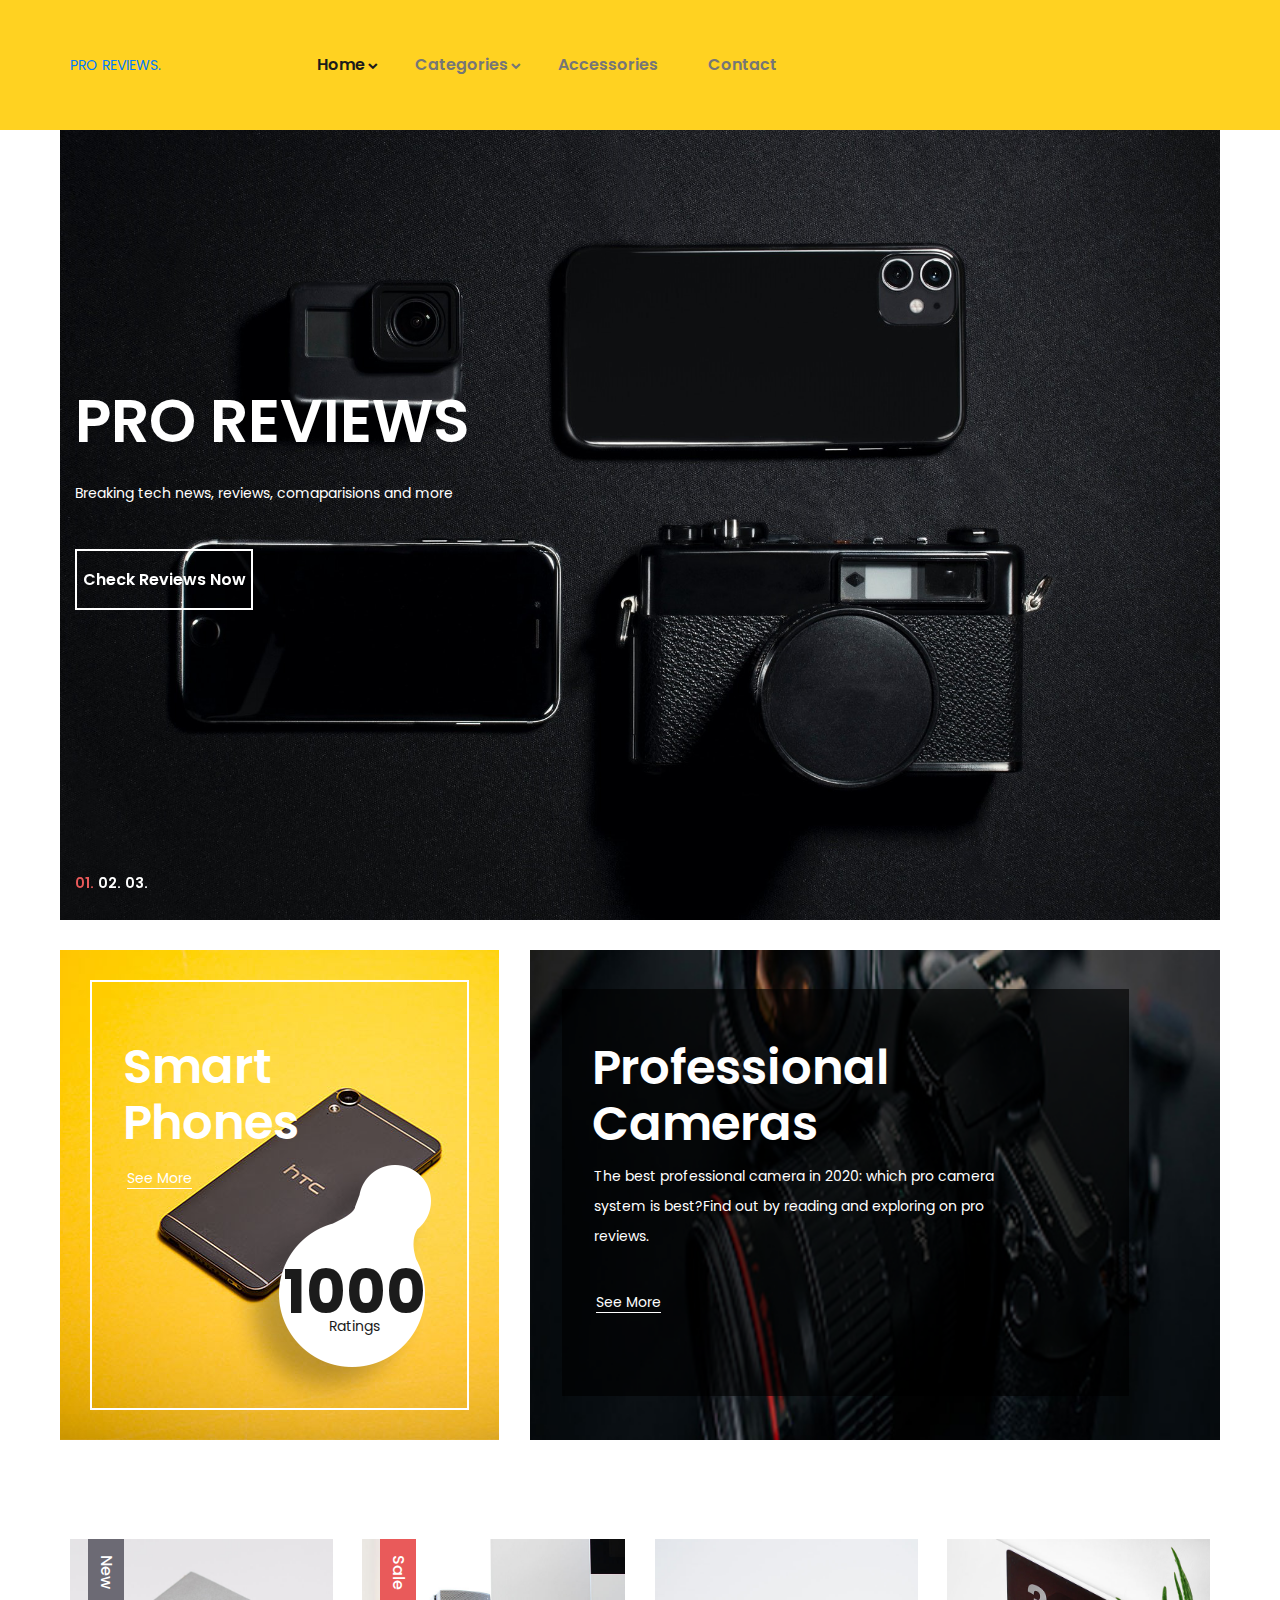
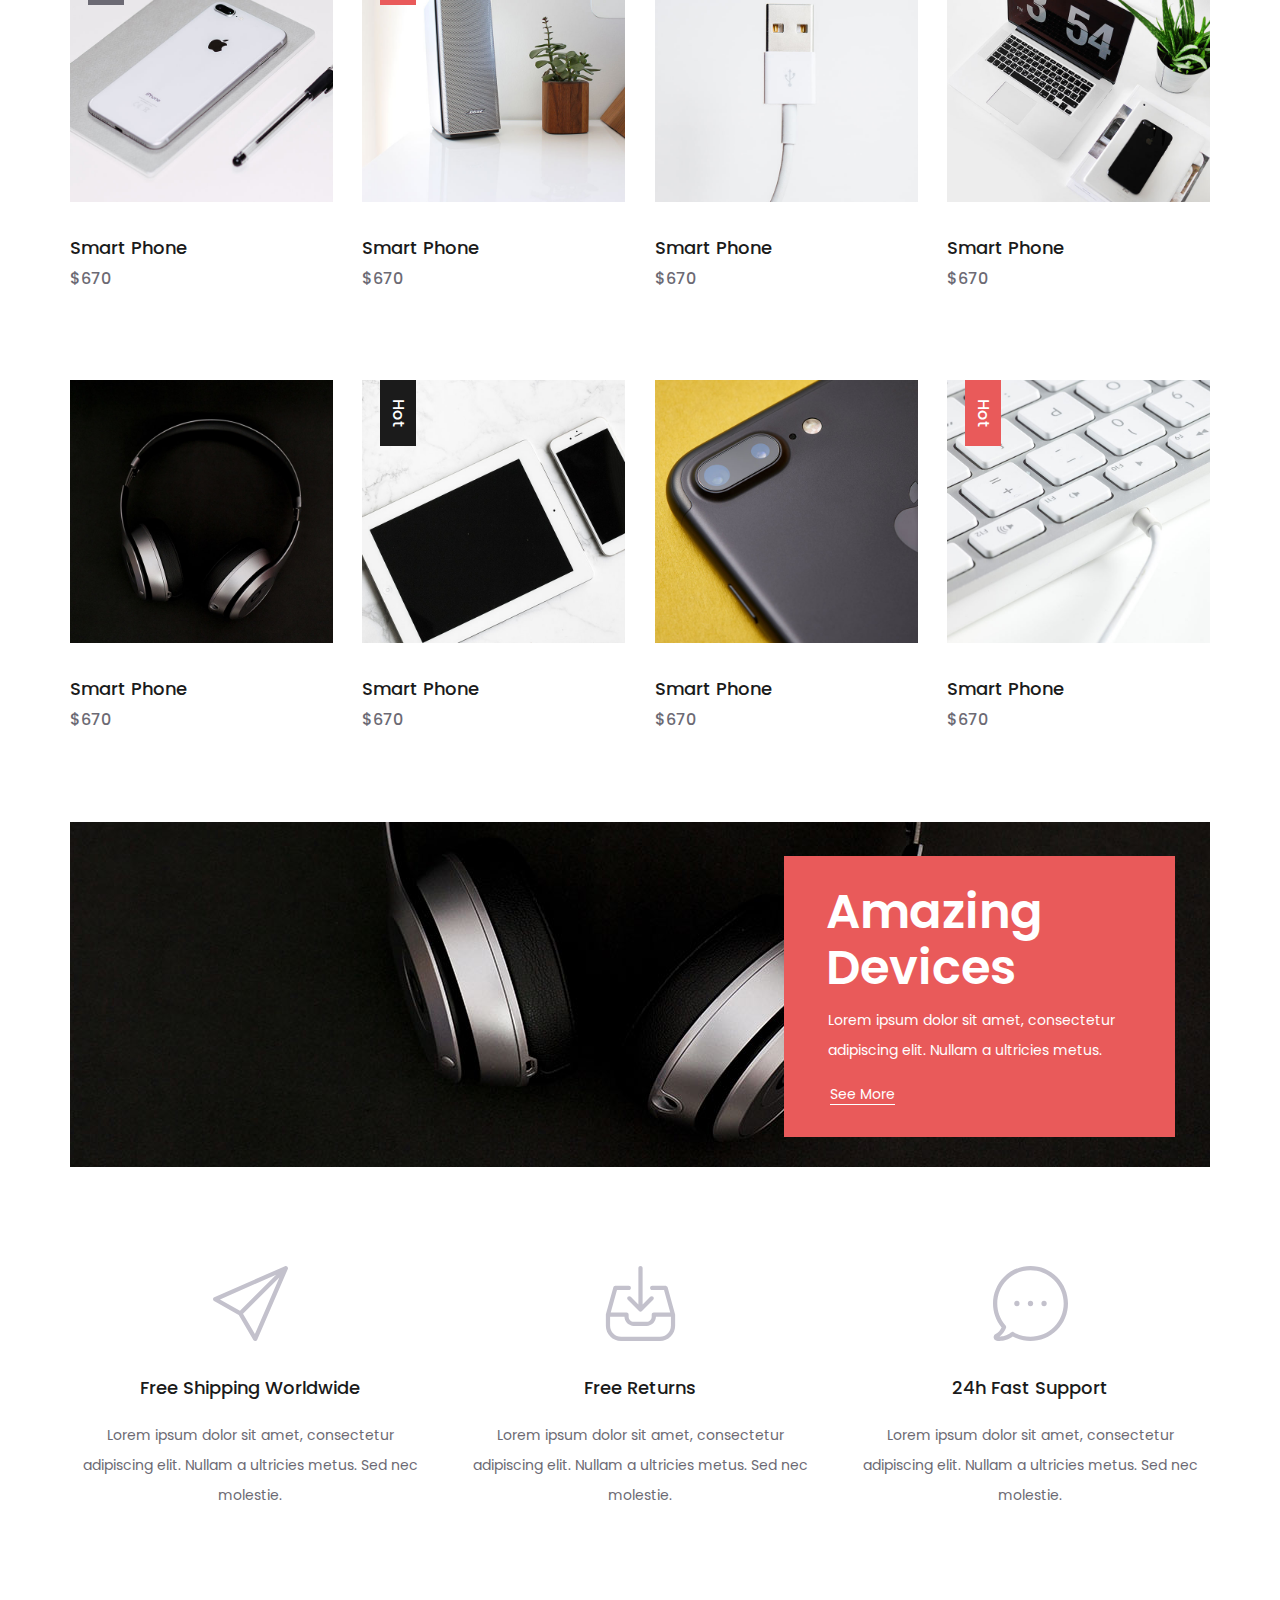
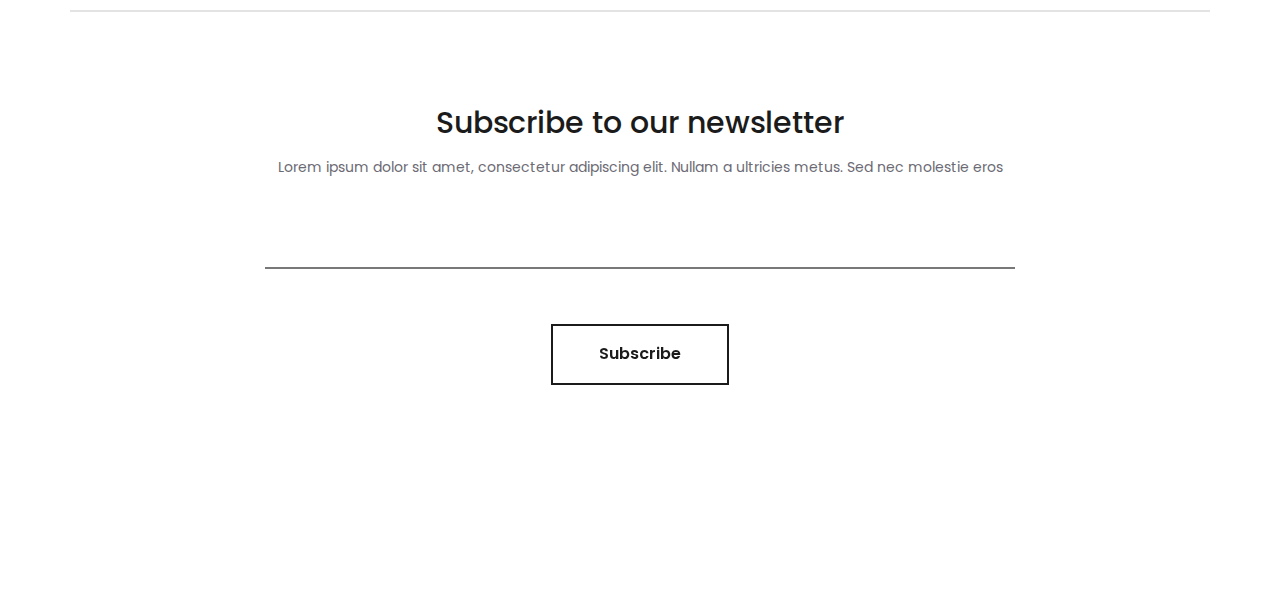
==== commit 5254cef1: "changes and product file" ====
--- a/index.html
+++ b/index.html
@@ -21,13 +21,12 @@
 	<!-- Header -->
 
 	<header class="header" >
-		<div class="header_container" style="background-color: #FFD221;" >
 		<div class="header_container" style="background-color: #FFD221; " >
 			<div class="container">
 				<div class="row">
 					<div class="col">
 						<div class="header_content d-flex flex-row align-items-center justify-content-start">
-							<div class="logo"><img src="images/l.png"></div>
+							<div class="logo"><a href="#">PRO REVIEWS.</a></div>
 							<nav class="main_nav" >
 								<ul>
 									<li class="hassubs active">
@@ -35,22 +34,24 @@
 										<ul>
 											<li><a href="product.html">Categories</a></li>
 											<li><a href="product.html">Product</a></li>
-											
-											
-											<li><a href="contact.html">Contact</a></li>
+											<li><a href="product.html">Cart</a></li>
+											<li><a href="product.html">Check out</a></li>
+											<li><a href="product.html">Contact</a></li>
 										</ul>
 									</li>
 									<li class="hassubs">
 										<a href="categories.html">Categories</a>
 										<ul>
-											<li><a href="#CATE">SAMSUNG</a></li>
-											<li><a href="#CATE">LAPTOP</a></li>
-											<li><a href="#CATE">CAMERAS</a></li>
-										
+											<li><a href="product.html">Category</a></li>
+											<li><a href="product.html">Category</a></li>
+											<li><a href="product.html">Category</a></li>
+											<li><a href="product.html">Category</a></li>
+											<li><a href="product.html">Category</a></li>
 										</ul>
 									</li>
-									<li><a href="contact.html">ABOUT US</a></li>
-									<li><a href="contact.html">Contact</a></li>
+									<li><a href="#">Accessories</a></li>
+									<!--<li><a href="#">Offers</a></li>-->
+									<li><a href="product.html">Contact</a></li>
 								</ul>
 							</nav>
 							
@@ -91,9 +92,15 @@
 					</li>
 					<li class="page_menu_item has-children menu_mm">
 						<a href="categories.html">Categories<i class="fa fa-angle-down"></i></a>
-						
+						<ul class="page_menu_selection menu_mm">
+							<li class="page_menu_item menu_mm"><a href="categories.html">Category<i class="fa fa-angle-down"></i></a></li>
+							<li class="page_menu_item menu_mm"><a href="categories.html">Category<i class="fa fa-angle-down"></i></a></li>
+							<li class="page_menu_item menu_mm"><a href="categories.html">Category<i class="fa fa-angle-down"></i></a></li>
+							<li class="page_menu_item menu_mm"><a href="categories.html">Category<i class="fa fa-angle-down"></i></a></li>
+						</ul>
+					</li>
 					<li class="page_menu_item menu_mm"><a href="index.html">Accessories<i class="fa fa-angle-down"></i></a></li>
-					
+					<li class="page_menu_item menu_mm"><a href="#">Offers<i class="fa fa-angle-down"></i></a></li>
 					<li class="page_menu_item menu_mm"><a href="contact.html">Contact<i class="fa fa-angle-down"></i></a></li>
 				</ul>
 			</div>
@@ -235,187 +242,94 @@
 	<!-- Products -->
 
 	<div class="products">
-		
 		<div class="container">
-			
 			<div class="row">
-				
 				<div class="col">
-					<h1 style="font-weight: 700;color:rgb(36, 34, 34);">LAPTOP</h1>
-					<hr class="style-eight">
+					
 					<div class="product_grid">
+
+						<!-- Product -->
+						<div class="product">
+							<div class="product_image"><img src="images/product_1.jpg" alt=""></div>
+							<div class="product_extra product_new"><a href="categories.html">New</a></div>
+							<div class="product_content">
+								<div class="product_title"><a href="product.html">Smart Phone</a></div>
+								<div class="product_price">$670</div>
+							</div>
+						</div>
+
+						<!-- Product -->
+						<div class="product">
+							<div class="product_image"><img src="images/product_2.jpg" alt=""></div>
+							<div class="product_extra product_sale"><a href="categories.html">Sale</a></div>
+							<div class="product_content">
+								<div class="product_title"><a href="product.html">Smart Phone</a></div>
+								<div class="product_price">$670</div>
+							</div>
+						</div>
+
+						<!-- Product -->
+						<div class="product">
+							<div class="product_image"><img src="images/product_3.jpg" alt=""></div>
+							<div class="product_content">
+								<div class="product_title"><a href="product.html">Smart Phone</a></div>
+								<div class="product_price">$670</div>
+							</div>
+						</div>
+
+						<!-- Product -->
+						<div class="product">
+							<div class="product_image"><img src="images/product_4.jpg" alt=""></div>
+							<div class="product_content">
+								<div class="product_title"><a href="product.html">Smart Phone</a></div>
+								<div class="product_price">$670</div>
+							</div>
+						</div>
+
+						<!-- Product -->
+						<div class="product">
+							<div class="product_image"><img src="images/product_5.jpg" alt=""></div>
+							<div class="product_content">
+								<div class="product_title"><a href="product.html">Smart Phone</a></div>
+								<div class="product_price">$670</div>
+							</div>
+						</div>
+
+						<!-- Product -->
+						<div class="product">
+							<div class="product_image"><img src="images/product_6.jpg" alt=""></div>
+							<div class="product_extra product_hot"><a href="categories.html">Hot</a></div>
+							<div class="product_content">
+								<div class="product_title"><a href="product.html">Smart Phone</a></div>
+								<div class="product_price">$670</div>
+							</div>
+						</div>
+
+						<!-- Product -->
+						<div class="product">
+							<div class="product_image"><img src="images/product_7.jpg" alt=""></div>
+							<div class="product_content">
+								<div class="product_title"><a href="product.html">Smart Phone</a></div>
+								<div class="product_price">$670</div>
+							</div>
+						</div>
+
+						<!-- Product -->
+						<div class="product">
+							<div class="product_image"><img src="images/product_8.jpg" alt=""></div>
+							<div class="product_extra product_sale"><a href="categories.html">Hot</a></div>
+							<div class="product_content">
+								<div class="product_title"><a href="product.html">Smart Phone</a></div>
+								<div class="product_price">$670</div>
+							</div>
+						</div>
+
+					</div>
 						
-							
-
-						<!-- Product -->
-						<div class="product">
-							<div class="product_image"><img src="images/mac apple pro.png" alt=""></div>
-							<div class="product_extra product_new"><a href="categories.html">New</a></div>
-							<div class="product_content">
-								<div class="product_title"><a href="product.html">MACBOOK PRO</a></div>
-								<div><button ><a>8.9</a></button></div>
-							</div>
-						</div>
-
-						<!-- Product -->
-						<div class="product">
-							<div class="product_image"><img src="images/asuszenbook.png" alt=""></div>
-							<div class="product_extra product_sale"><a href="categories.html">Sale</a></div>
-							<div class="product_content">
-								<div class="product_title"><a href="product.html">ASUS ZENBOOK PRO</a></div>
-								<div><button ><a>8.5</a></button></div>
-							</div>
-						</div>
-
-						<!-- Product -->
-						<div class="product">
-							<div class="product_image"><img src="images/ACERNITRO5.png" alt=""></div>
-							<div class="product_content">
-								<div class="product_title"><a href="product.html">ACER NITRO 5</a></div>
-								<div><button ><a>8.7</a></button></div>
-							</div>
-						</div>
-
-						<!-- Product -->
-						<div class="product">
-							<div class="product_image"><img src="images/latitude5500.png" alt=""></div>
-							<div class="product_content">
-								<div class="product_title"><a href="product.html">LATTITUDE5500</a></div>
-								<div><button ><a>8.9</a></button></div>
-							</div>
-						</div>
-						
-						
-					</div>
-						
-				</div>
-			</div>
-		</div>
-	</div>
-
-	<div class="products">
-		
-		<div class="container">
-			
-			<div class="row">
-				
-				<div class="col">
-					<h1 style="font-weight: 700;color:rgb(36, 34, 34);">SMARTPHONES</h1>
-					<hr class="style-eight">
-					<div class="product_grid">
-						
-							
-
-						<!-- Product -->
-						<div class="product">
-							<div class="product_image"><img src="images/REDMINOTE9PRO.png" alt=""></div>
-							<div class="product_content">
-								<div class="product_title"><a href="product.HTML">REDMI NOTE 9 PRO</a></div>
-								<div><button ><a>8.7</a></button></div>
-							</div>
-						</div>
-
-						<!-- Product -->
-						<div class="product">
-							<div class="product_image"><img src="images/HUAWEI P40PRO.png" alt=""></div>
-							<div class="product_content">
-								<div class="product_title"><a href="product.html">HUAWEI P40 PRO</a></div>
-								<div><button ><a>8.7</a></button></div>
-							</div>
-						</div>
-
-						<!-- Product -->
-						<div class="product">
-							<div class="product_image"><img src="images/SAMSUNG GSLSXY NOTE2.png" alt=""></div>
-							<div class="product_content">
-								<div class="product_title"><a href="product.html">SAMSUNG GSLSXY NOTE2</a></div>
-								<div><button ><a>8.7</a></button></div>
-							</div>
-						</div>
-
-						<!-- Product -->
-						<div class="product">
-							<div class="product_image"><img src="images/APPLE11.png" alt=""></div>
-							<div class="product_extra product_hot"><a href="categories.html">Hot</a></div>
-							<div class="product_content">
-								<div class="product_title"><a href="product.html">IPHONE 11</a></div>
-								<div><button ><a>8.7</a></button></div>
-							</div>
-						</div>
-
-						
-						
-					</div>
-						
-				</div>
-			</div>
-		</div>
-	</div>
-
-	<div class="products">
-		
-		<div class="container">
-			
-			<div class="row">
-				
-				<div class="col">
-					<h1 style="font-weight: 700;color:rgb(36, 34, 34);">CAMERA</h1>
-					<hr class="style-eight">
-					<div class="product_grid">
-						
-							
-
-						<!-- Product -->
-						<div class="product">
-							<div class="product_image"><img src="images/product_12.jpg" alt=""></div>
-							<div class="product_extra product_new"><a href="categories.html">New</a></div>
-							<div class="product_content">
-								<div class="product_title"><a href="product.html">CANON EOS 80 D</a></div>
-								<div><button ><a>8.7</a></button></div>
-							</div>
-						</div>
-
-						<!-- Product -->
-						<div class="product">
-							<div class="product_image"><img src="images/avds_large.jpg" alt=""></div>
-							<div class="product_extra product_sale"><a href="categories.html">Sale</a></div>
-							<div class="product_content">
-								<div class="product_title"><a href="product.html">NIKON D 5600</a></div>
-								<div><button ><a>8.7</a></button></div>
-							</div>
-						</div>
-
-						<!-- Product -->
-						<div class="product">
-							<div class="product_image"><img src="images/SONY COMPACT.webp" alt=""></div>
-							<div class="product_content">
-								<div class="product_title"><a href="product.html">SONY COMPACT</a></div>
-								<div><button ><a>8.7</a></button></div>
-							</div>
-						</div>
-
-						<!-- Product -->
-						<div class="product">
-							<div class="product_image"><img src="images/7.jpg" alt=""></div>
-							<div class="product_content">
-								<div class="product_title"><a href="product.html">SONY HXR MC-2500</a></div>
-								<div><button ><a>8.7</a></button></div>
-							</div>
-						</div>
-						
-						
-					</div>
-					<hr class="style-eight">
-						
-				</div>
-			</div>
-		</div>
-	</div>
-
-
-
-
-
+				</div>
+			</div>
+		</div>
+	</div>
 
 	<!-- Ad -->
 
@@ -445,8 +359,8 @@
 				<!-- Icon Box -->
 				<div class="col-lg-4 icon_box_col">
 					<div class="icon_box">
-						<div class="icon_box_image"><img src="images/REVIEW.png" alt=""></div>
-						<div class="icon_box_title">BEST AND UNBIASED REVIES</div>
+						<div class="icon_box_image"><img src="images/icon_1.svg" alt=""></div>
+						<div class="icon_box_title">Free Shipping Worldwide</div>
 						<div class="icon_box_text">
 							<p>Lorem ipsum dolor sit amet, consectetur adipiscing elit. Nullam a ultricies metus. Sed nec molestie.</p>
 						</div>
@@ -456,8 +370,8 @@
 				<!-- Icon Box -->
 				<div class="col-lg-4 icon_box_col">
 					<div class="icon_box">
-						<div class="icon_box_image"><img src="images/PUBLIC.png" alt=""></div>
-						<div class="icon_box_title">REAL CUSTOMERS REVIEWS </div>
+						<div class="icon_box_image"><img src="images/icon_2.svg" alt=""></div>
+						<div class="icon_box_title">Free Returns</div>
 						<div class="icon_box_text">
 							<p>Lorem ipsum dolor sit amet, consectetur adipiscing elit. Nullam a ultricies metus. Sed nec molestie.</p>
 						</div>
@@ -467,8 +381,8 @@
 				<!-- Icon Box -->
 				<div class="col-lg-4 icon_box_col">
 					<div class="icon_box">
-						<div class="icon_box_image"><img src="images/RANGE.png" alt=""></div>
-						<div class="icon_box_title">LARGE RANGE PRODUCTS</div>
+						<div class="icon_box_image"><img src="images/icon_3.svg" alt=""></div>
+						<div class="icon_box_title">24h Fast Support</div>
 						<div class="icon_box_text">
 							<p>Lorem ipsum dolor sit amet, consectetur adipiscing elit. Nullam a ultricies metus. Sed nec molestie.</p>
 						</div>
@@ -492,7 +406,7 @@
 				<div class="col-lg-8 offset-lg-2">
 					<div class="newsletter_content text-center">
 						<div class="newsletter_title">Subscribe to our newsletter</div>
-						<div class="newsletter_text"><p>OUR WEBSITE GIVES BEST AND TRUE REVIEWS ABOUT A LARGE RANGE OF PRODUCTS</p></div>
+						<div class="newsletter_text"><p>Lorem ipsum dolor sit amet, consectetur adipiscing elit. Nullam a ultricies metus. Sed nec molestie eros</p></div>
 						<div class="newsletter_form_container">
 							<form action="#" id="newsletter_form" class="newsletter_form">
 								<input type="email" class="newsletter_input" required="required">
@@ -514,9 +428,9 @@
 			<div class="row">
 				<div class="col">
 					<div class="footer_content d-flex flex-lg-row flex-column align-items-center justify-content-lg-start justify-content-center">
-						<div class="footer_logo"><a href="#">THE PRO REVIEWS</a></div>
+						<div class="footer_logo"><a href="#">Sublime.</a></div>
 						<div class="copyright ml-auto mr-auto"><!-- Link back to Colorlib can't be removed. Template is licensed under CC BY 3.0. -->
-Copyright &copy;<script>document.write(new Date().getFullYear());</script> All rights reserved | PRO REVEIWS AT INDIA PRIVATE LIMITED <i class="fa fa-heart-o" aria-hidden="true"></i>  <a href="#" target="_blank"></a>
+Copyright &copy;<script>document.write(new Date().getFullYear());</script> All rights reserved | This template is made with <i class="fa fa-heart-o" aria-hidden="true"></i> by <a href="https://colorlib.com" target="_blank">Colorlib</a>
 <!-- Link back to Colorlib can't be removed. Template is licensed under CC BY 3.0. --></div>
 						<div class="footer_social ml-lg-auto">
 							<ul>
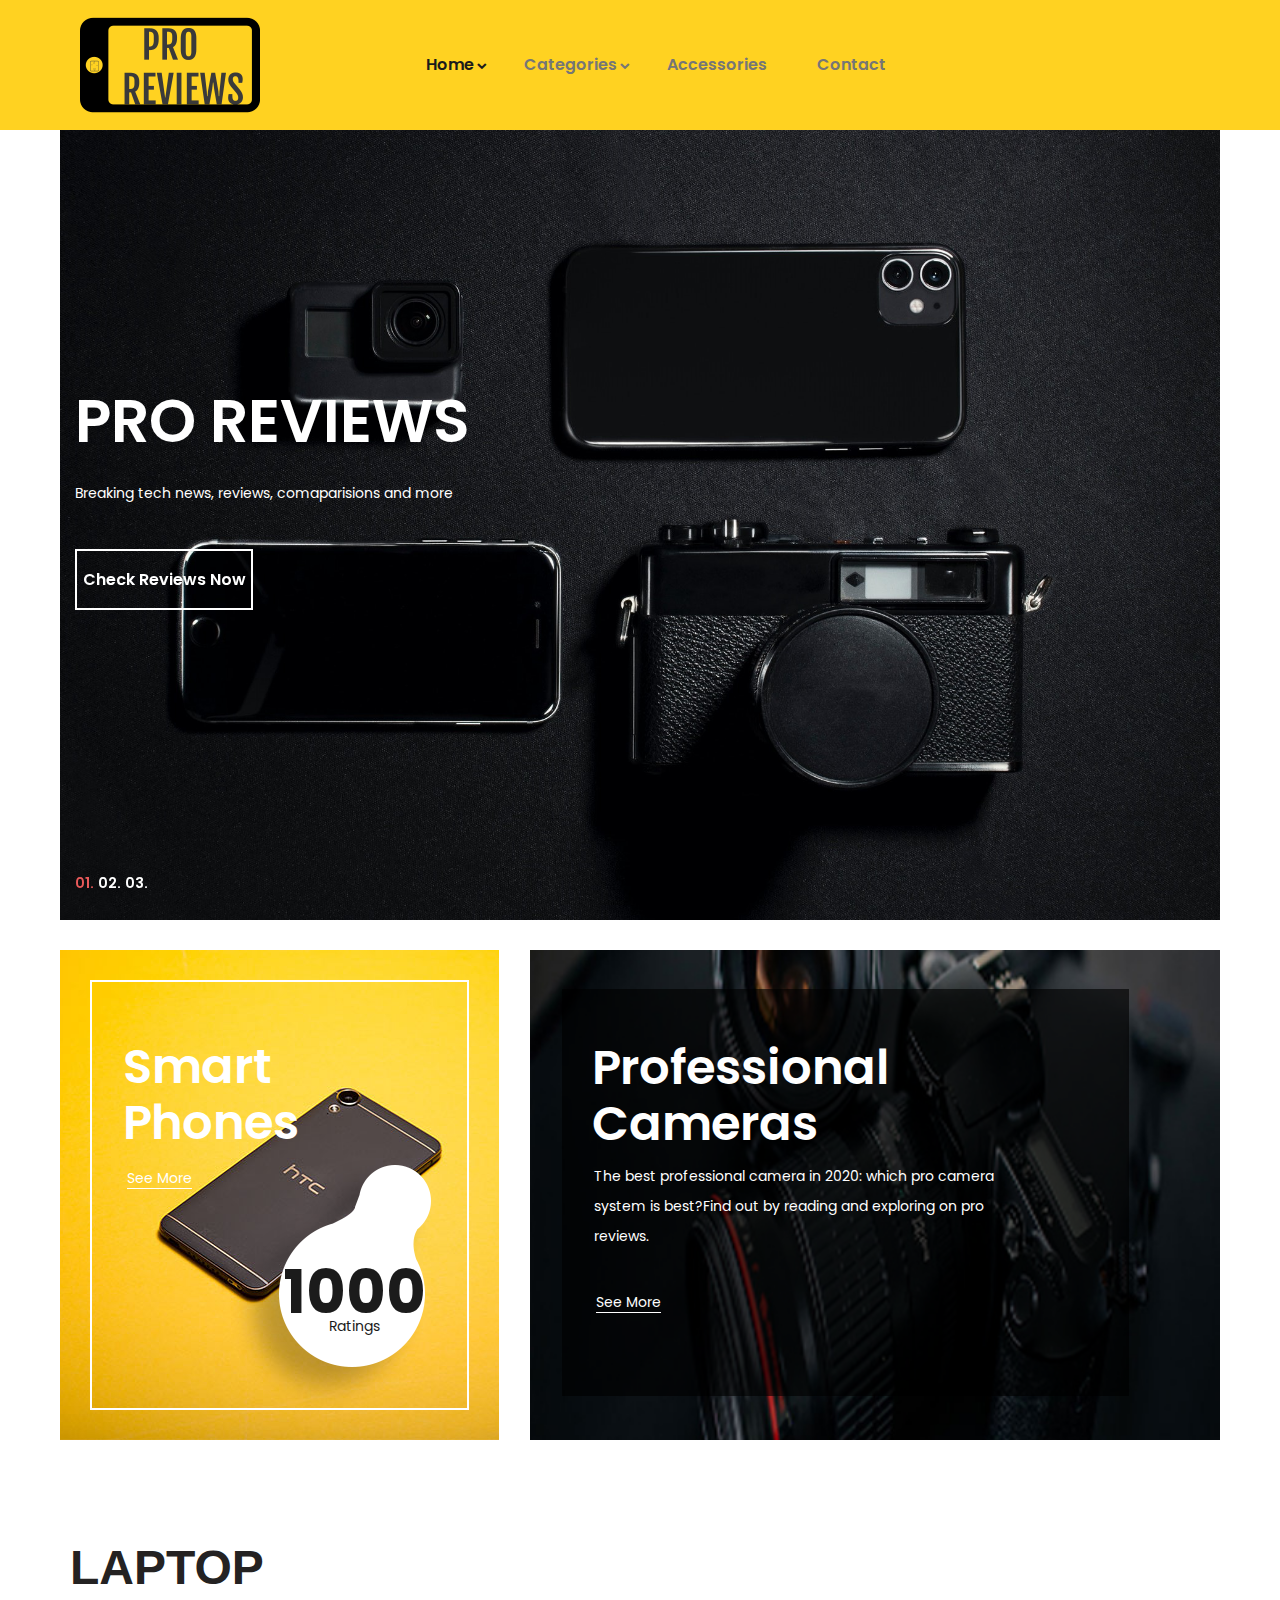
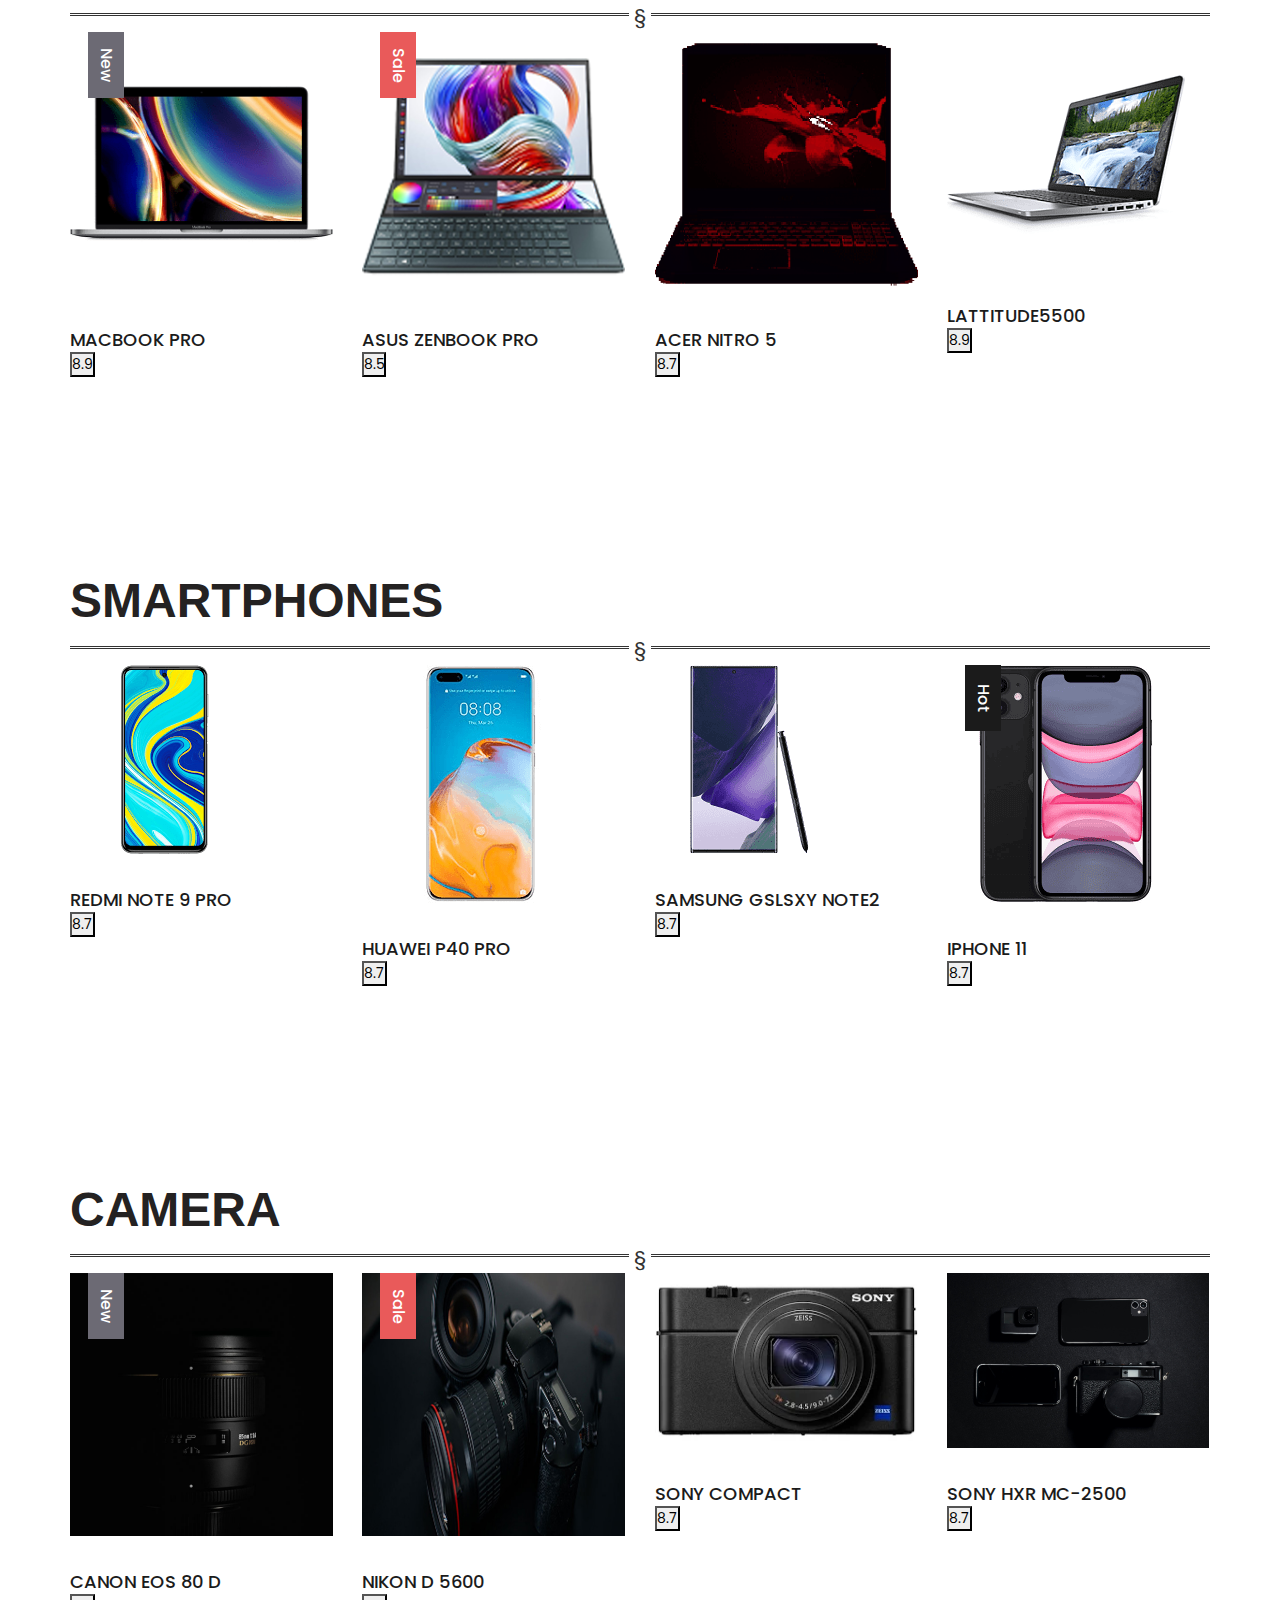
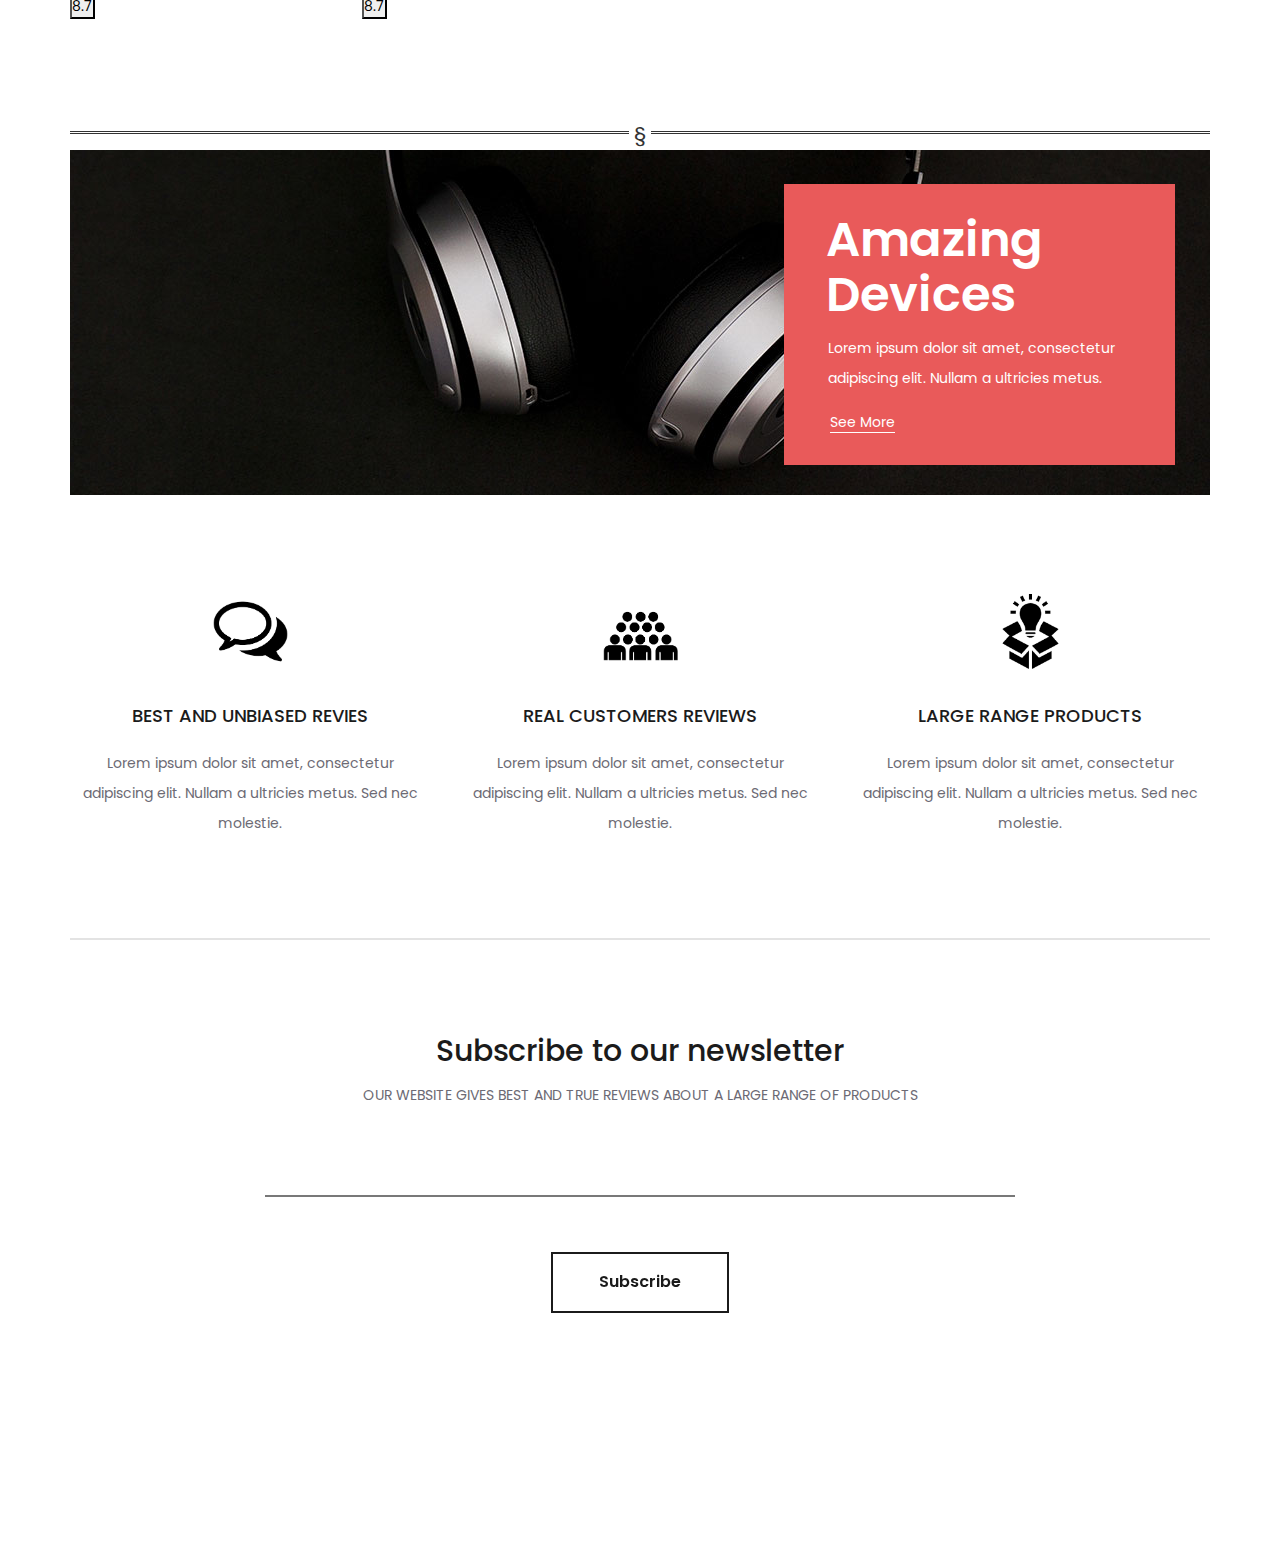
==== commit 62c77aed: "Merge branch 'master' of https://github.com/utkarshpathak2504/asper" ====
--- a/index.html
+++ b/index.html
@@ -21,12 +21,13 @@
 	<!-- Header -->
 
 	<header class="header" >
+		<div class="header_container" style="background-color: #FFD221;" >
 		<div class="header_container" style="background-color: #FFD221; " >
 			<div class="container">
 				<div class="row">
 					<div class="col">
 						<div class="header_content d-flex flex-row align-items-center justify-content-start">
-							<div class="logo"><a href="#">PRO REVIEWS.</a></div>
+							<div class="logo"><img src="images/l.png"></div>
 							<nav class="main_nav" >
 								<ul>
 									<li class="hassubs active">
@@ -92,15 +93,9 @@
 					</li>
 					<li class="page_menu_item has-children menu_mm">
 						<a href="categories.html">Categories<i class="fa fa-angle-down"></i></a>
-						<ul class="page_menu_selection menu_mm">
-							<li class="page_menu_item menu_mm"><a href="categories.html">Category<i class="fa fa-angle-down"></i></a></li>
-							<li class="page_menu_item menu_mm"><a href="categories.html">Category<i class="fa fa-angle-down"></i></a></li>
-							<li class="page_menu_item menu_mm"><a href="categories.html">Category<i class="fa fa-angle-down"></i></a></li>
-							<li class="page_menu_item menu_mm"><a href="categories.html">Category<i class="fa fa-angle-down"></i></a></li>
-						</ul>
-					</li>
+						
 					<li class="page_menu_item menu_mm"><a href="index.html">Accessories<i class="fa fa-angle-down"></i></a></li>
-					<li class="page_menu_item menu_mm"><a href="#">Offers<i class="fa fa-angle-down"></i></a></li>
+					
 					<li class="page_menu_item menu_mm"><a href="contact.html">Contact<i class="fa fa-angle-down"></i></a></li>
 				</ul>
 			</div>
@@ -242,94 +237,187 @@
 	<!-- Products -->
 
 	<div class="products">
-		<div class="container">
-			<div class="row">
+		
+		<div class="container">
+			
+			<div class="row">
+				
 				<div class="col">
-					
+					<h1 style="font-weight: 700;color:rgb(36, 34, 34);">LAPTOP</h1>
+					<hr class="style-eight">
 					<div class="product_grid">
-
-						<!-- Product -->
-						<div class="product">
-							<div class="product_image"><img src="images/product_1.jpg" alt=""></div>
+						
+							
+
+						<!-- Product -->
+						<div class="product">
+							<div class="product_image"><img src="images/mac apple pro.png" alt=""></div>
 							<div class="product_extra product_new"><a href="categories.html">New</a></div>
 							<div class="product_content">
-								<div class="product_title"><a href="product.html">Smart Phone</a></div>
-								<div class="product_price">$670</div>
-							</div>
-						</div>
-
-						<!-- Product -->
-						<div class="product">
-							<div class="product_image"><img src="images/product_2.jpg" alt=""></div>
+								<div class="product_title"><a href="product.html">MACBOOK PRO</a></div>
+								<div><button ><a>8.9</a></button></div>
+							</div>
+						</div>
+
+						<!-- Product -->
+						<div class="product">
+							<div class="product_image"><img src="images/asuszenbook.png" alt=""></div>
 							<div class="product_extra product_sale"><a href="categories.html">Sale</a></div>
 							<div class="product_content">
-								<div class="product_title"><a href="product.html">Smart Phone</a></div>
-								<div class="product_price">$670</div>
-							</div>
-						</div>
-
-						<!-- Product -->
-						<div class="product">
-							<div class="product_image"><img src="images/product_3.jpg" alt=""></div>
-							<div class="product_content">
-								<div class="product_title"><a href="product.html">Smart Phone</a></div>
-								<div class="product_price">$670</div>
-							</div>
-						</div>
-
-						<!-- Product -->
-						<div class="product">
-							<div class="product_image"><img src="images/product_4.jpg" alt=""></div>
-							<div class="product_content">
-								<div class="product_title"><a href="product.html">Smart Phone</a></div>
-								<div class="product_price">$670</div>
-							</div>
-						</div>
-
-						<!-- Product -->
-						<div class="product">
-							<div class="product_image"><img src="images/product_5.jpg" alt=""></div>
-							<div class="product_content">
-								<div class="product_title"><a href="product.html">Smart Phone</a></div>
-								<div class="product_price">$670</div>
-							</div>
-						</div>
-
-						<!-- Product -->
-						<div class="product">
-							<div class="product_image"><img src="images/product_6.jpg" alt=""></div>
+								<div class="product_title"><a href="product.html">ASUS ZENBOOK PRO</a></div>
+								<div><button ><a>8.5</a></button></div>
+							</div>
+						</div>
+
+						<!-- Product -->
+						<div class="product">
+							<div class="product_image"><img src="images/ACERNITRO5.png" alt=""></div>
+							<div class="product_content">
+								<div class="product_title"><a href="product.html">ACER NITRO 5</a></div>
+								<div><button ><a>8.7</a></button></div>
+							</div>
+						</div>
+
+						<!-- Product -->
+						<div class="product">
+							<div class="product_image"><img src="images/latitude5500.png" alt=""></div>
+							<div class="product_content">
+								<div class="product_title"><a href="product.html">LATTITUDE5500</a></div>
+								<div><button ><a>8.9</a></button></div>
+							</div>
+						</div>
+						
+						
+					</div>
+						
+				</div>
+			</div>
+		</div>
+	</div>
+
+	<div class="products">
+		
+		<div class="container">
+			
+			<div class="row">
+				
+				<div class="col">
+					<h1 style="font-weight: 700;color:rgb(36, 34, 34);">SMARTPHONES</h1>
+					<hr class="style-eight">
+					<div class="product_grid">
+						
+							
+
+						<!-- Product -->
+						<div class="product">
+							<div class="product_image"><img src="images/REDMINOTE9PRO.png" alt=""></div>
+							<div class="product_content">
+								<div class="product_title"><a href="product.HTML">REDMI NOTE 9 PRO</a></div>
+								<div><button ><a>8.7</a></button></div>
+							</div>
+						</div>
+
+						<!-- Product -->
+						<div class="product">
+							<div class="product_image"><img src="images/HUAWEI P40PRO.png" alt=""></div>
+							<div class="product_content">
+								<div class="product_title"><a href="product.html">HUAWEI P40 PRO</a></div>
+								<div><button ><a>8.7</a></button></div>
+							</div>
+						</div>
+
+						<!-- Product -->
+						<div class="product">
+							<div class="product_image"><img src="images/SAMSUNG GSLSXY NOTE2.png" alt=""></div>
+							<div class="product_content">
+								<div class="product_title"><a href="product.html">SAMSUNG GSLSXY NOTE2</a></div>
+								<div><button ><a>8.7</a></button></div>
+							</div>
+						</div>
+
+						<!-- Product -->
+						<div class="product">
+							<div class="product_image"><img src="images/APPLE11.png" alt=""></div>
 							<div class="product_extra product_hot"><a href="categories.html">Hot</a></div>
 							<div class="product_content">
-								<div class="product_title"><a href="product.html">Smart Phone</a></div>
-								<div class="product_price">$670</div>
-							</div>
-						</div>
-
-						<!-- Product -->
-						<div class="product">
-							<div class="product_image"><img src="images/product_7.jpg" alt=""></div>
-							<div class="product_content">
-								<div class="product_title"><a href="product.html">Smart Phone</a></div>
-								<div class="product_price">$670</div>
-							</div>
-						</div>
-
-						<!-- Product -->
-						<div class="product">
-							<div class="product_image"><img src="images/product_8.jpg" alt=""></div>
-							<div class="product_extra product_sale"><a href="categories.html">Hot</a></div>
-							<div class="product_content">
-								<div class="product_title"><a href="product.html">Smart Phone</a></div>
-								<div class="product_price">$670</div>
-							</div>
-						</div>
-
-					</div>
-						
-				</div>
-			</div>
-		</div>
-	</div>
+								<div class="product_title"><a href="product.html">IPHONE 11</a></div>
+								<div><button ><a>8.7</a></button></div>
+							</div>
+						</div>
+
+						
+						
+					</div>
+						
+				</div>
+			</div>
+		</div>
+	</div>
+
+	<div class="products">
+		
+		<div class="container">
+			
+			<div class="row">
+				
+				<div class="col">
+					<h1 style="font-weight: 700;color:rgb(36, 34, 34);">CAMERA</h1>
+					<hr class="style-eight">
+					<div class="product_grid">
+						
+							
+
+						<!-- Product -->
+						<div class="product">
+							<div class="product_image"><img src="images/product_12.jpg" alt=""></div>
+							<div class="product_extra product_new"><a href="categories.html">New</a></div>
+							<div class="product_content">
+								<div class="product_title"><a href="product.html">CANON EOS 80 D</a></div>
+								<div><button ><a>8.7</a></button></div>
+							</div>
+						</div>
+
+						<!-- Product -->
+						<div class="product">
+							<div class="product_image"><img src="images/avds_large.jpg" alt=""></div>
+							<div class="product_extra product_sale"><a href="categories.html">Sale</a></div>
+							<div class="product_content">
+								<div class="product_title"><a href="product.html">NIKON D 5600</a></div>
+								<div><button ><a>8.7</a></button></div>
+							</div>
+						</div>
+
+						<!-- Product -->
+						<div class="product">
+							<div class="product_image"><img src="images/SONY COMPACT.webp" alt=""></div>
+							<div class="product_content">
+								<div class="product_title"><a href="product.html">SONY COMPACT</a></div>
+								<div><button ><a>8.7</a></button></div>
+							</div>
+						</div>
+
+						<!-- Product -->
+						<div class="product">
+							<div class="product_image"><img src="images/7.jpg" alt=""></div>
+							<div class="product_content">
+								<div class="product_title"><a href="product.html">SONY HXR MC-2500</a></div>
+								<div><button ><a>8.7</a></button></div>
+							</div>
+						</div>
+						
+						
+					</div>
+					<hr class="style-eight">
+						
+				</div>
+			</div>
+		</div>
+	</div>
+
+
+
+
+
 
 	<!-- Ad -->
 
@@ -359,8 +447,8 @@
 				<!-- Icon Box -->
 				<div class="col-lg-4 icon_box_col">
 					<div class="icon_box">
-						<div class="icon_box_image"><img src="images/icon_1.svg" alt=""></div>
-						<div class="icon_box_title">Free Shipping Worldwide</div>
+						<div class="icon_box_image"><img src="images/REVIEW.png" alt=""></div>
+						<div class="icon_box_title">BEST AND UNBIASED REVIES</div>
 						<div class="icon_box_text">
 							<p>Lorem ipsum dolor sit amet, consectetur adipiscing elit. Nullam a ultricies metus. Sed nec molestie.</p>
 						</div>
@@ -370,8 +458,8 @@
 				<!-- Icon Box -->
 				<div class="col-lg-4 icon_box_col">
 					<div class="icon_box">
-						<div class="icon_box_image"><img src="images/icon_2.svg" alt=""></div>
-						<div class="icon_box_title">Free Returns</div>
+						<div class="icon_box_image"><img src="images/PUBLIC.png" alt=""></div>
+						<div class="icon_box_title">REAL CUSTOMERS REVIEWS </div>
 						<div class="icon_box_text">
 							<p>Lorem ipsum dolor sit amet, consectetur adipiscing elit. Nullam a ultricies metus. Sed nec molestie.</p>
 						</div>
@@ -381,8 +469,8 @@
 				<!-- Icon Box -->
 				<div class="col-lg-4 icon_box_col">
 					<div class="icon_box">
-						<div class="icon_box_image"><img src="images/icon_3.svg" alt=""></div>
-						<div class="icon_box_title">24h Fast Support</div>
+						<div class="icon_box_image"><img src="images/RANGE.png" alt=""></div>
+						<div class="icon_box_title">LARGE RANGE PRODUCTS</div>
 						<div class="icon_box_text">
 							<p>Lorem ipsum dolor sit amet, consectetur adipiscing elit. Nullam a ultricies metus. Sed nec molestie.</p>
 						</div>
@@ -406,7 +494,7 @@
 				<div class="col-lg-8 offset-lg-2">
 					<div class="newsletter_content text-center">
 						<div class="newsletter_title">Subscribe to our newsletter</div>
-						<div class="newsletter_text"><p>Lorem ipsum dolor sit amet, consectetur adipiscing elit. Nullam a ultricies metus. Sed nec molestie eros</p></div>
+						<div class="newsletter_text"><p>OUR WEBSITE GIVES BEST AND TRUE REVIEWS ABOUT A LARGE RANGE OF PRODUCTS</p></div>
 						<div class="newsletter_form_container">
 							<form action="#" id="newsletter_form" class="newsletter_form">
 								<input type="email" class="newsletter_input" required="required">
@@ -428,9 +516,9 @@
 			<div class="row">
 				<div class="col">
 					<div class="footer_content d-flex flex-lg-row flex-column align-items-center justify-content-lg-start justify-content-center">
-						<div class="footer_logo"><a href="#">Sublime.</a></div>
+						<div class="footer_logo"><a href="#">THE PRO REVIEWS</a></div>
 						<div class="copyright ml-auto mr-auto"><!-- Link back to Colorlib can't be removed. Template is licensed under CC BY 3.0. -->
-Copyright &copy;<script>document.write(new Date().getFullYear());</script> All rights reserved | This template is made with <i class="fa fa-heart-o" aria-hidden="true"></i> by <a href="https://colorlib.com" target="_blank">Colorlib</a>
+Copyright &copy;<script>document.write(new Date().getFullYear());</script> All rights reserved | PRO REVEIWS AT INDIA PRIVATE LIMITED <i class="fa fa-heart-o" aria-hidden="true"></i>  <a href="#" target="_blank"></a>
 <!-- Link back to Colorlib can't be removed. Template is licensed under CC BY 3.0. --></div>
 						<div class="footer_social ml-lg-auto">
 							<ul>
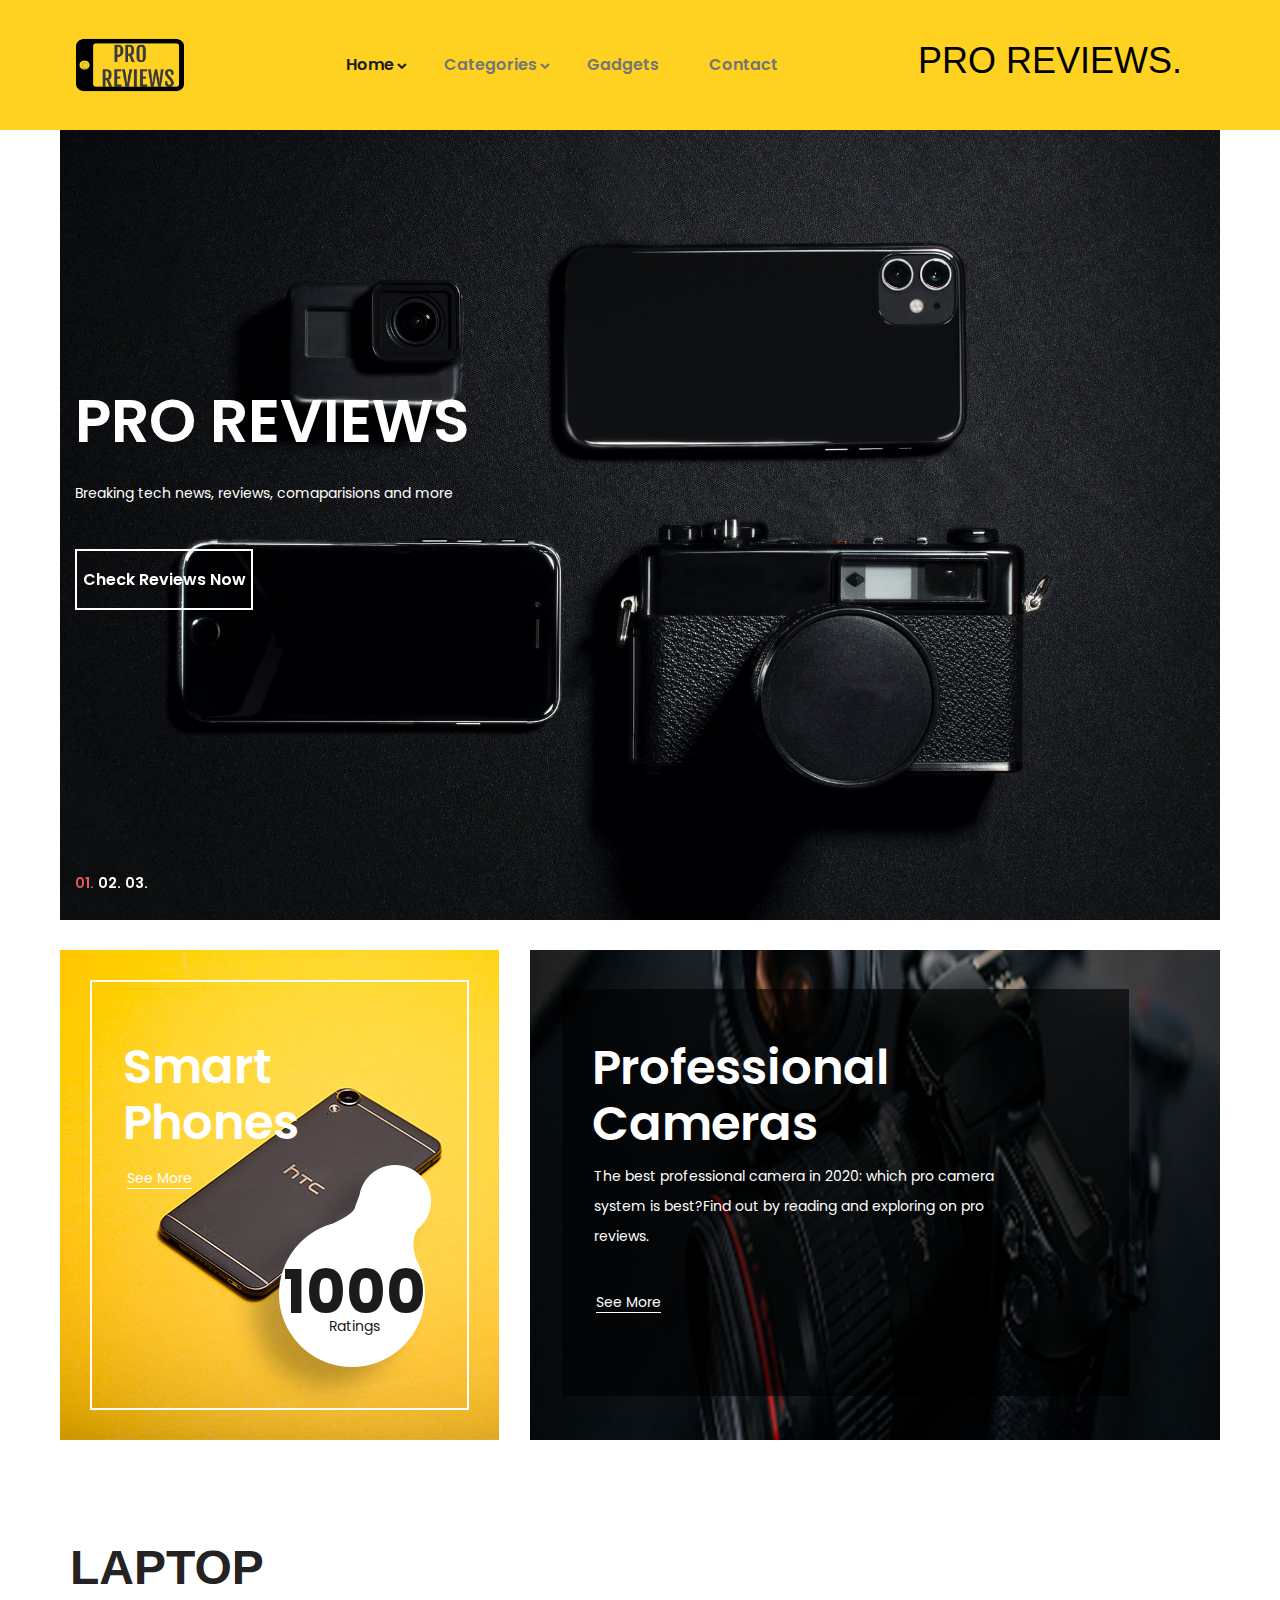
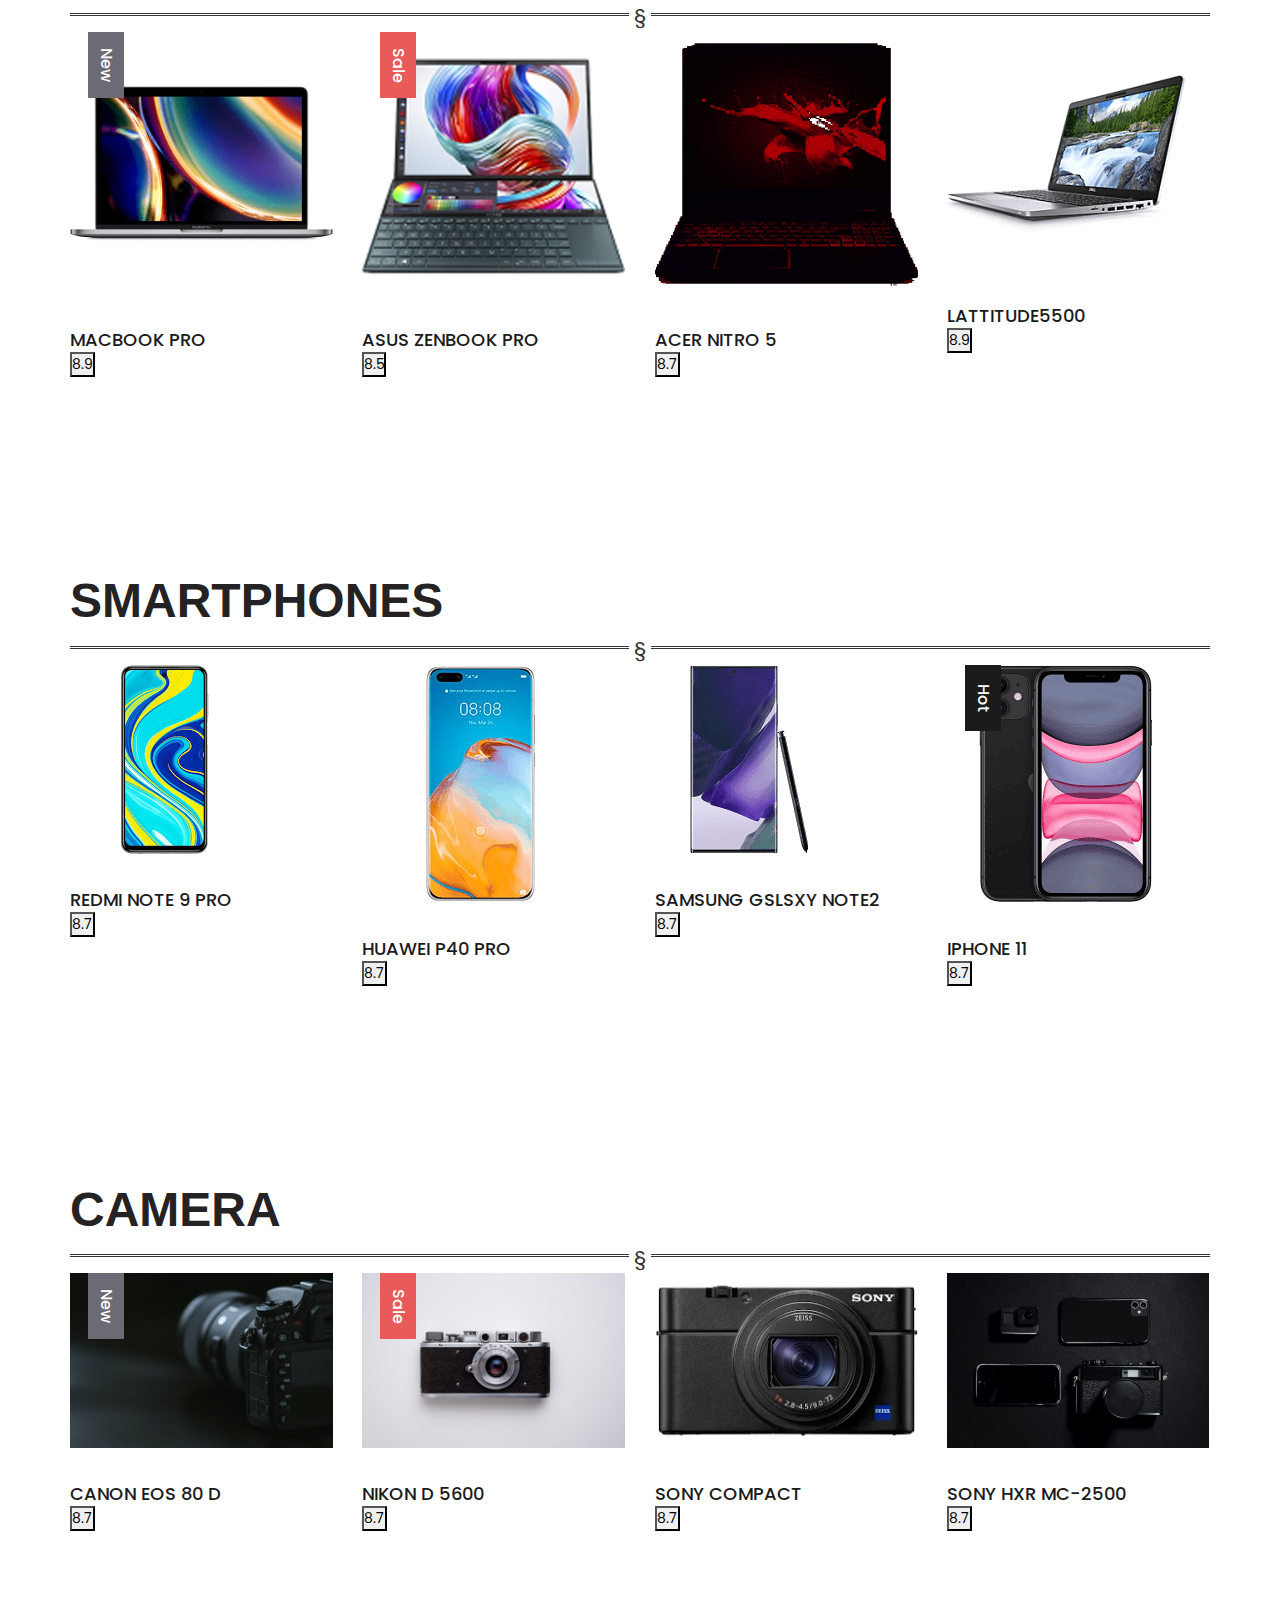
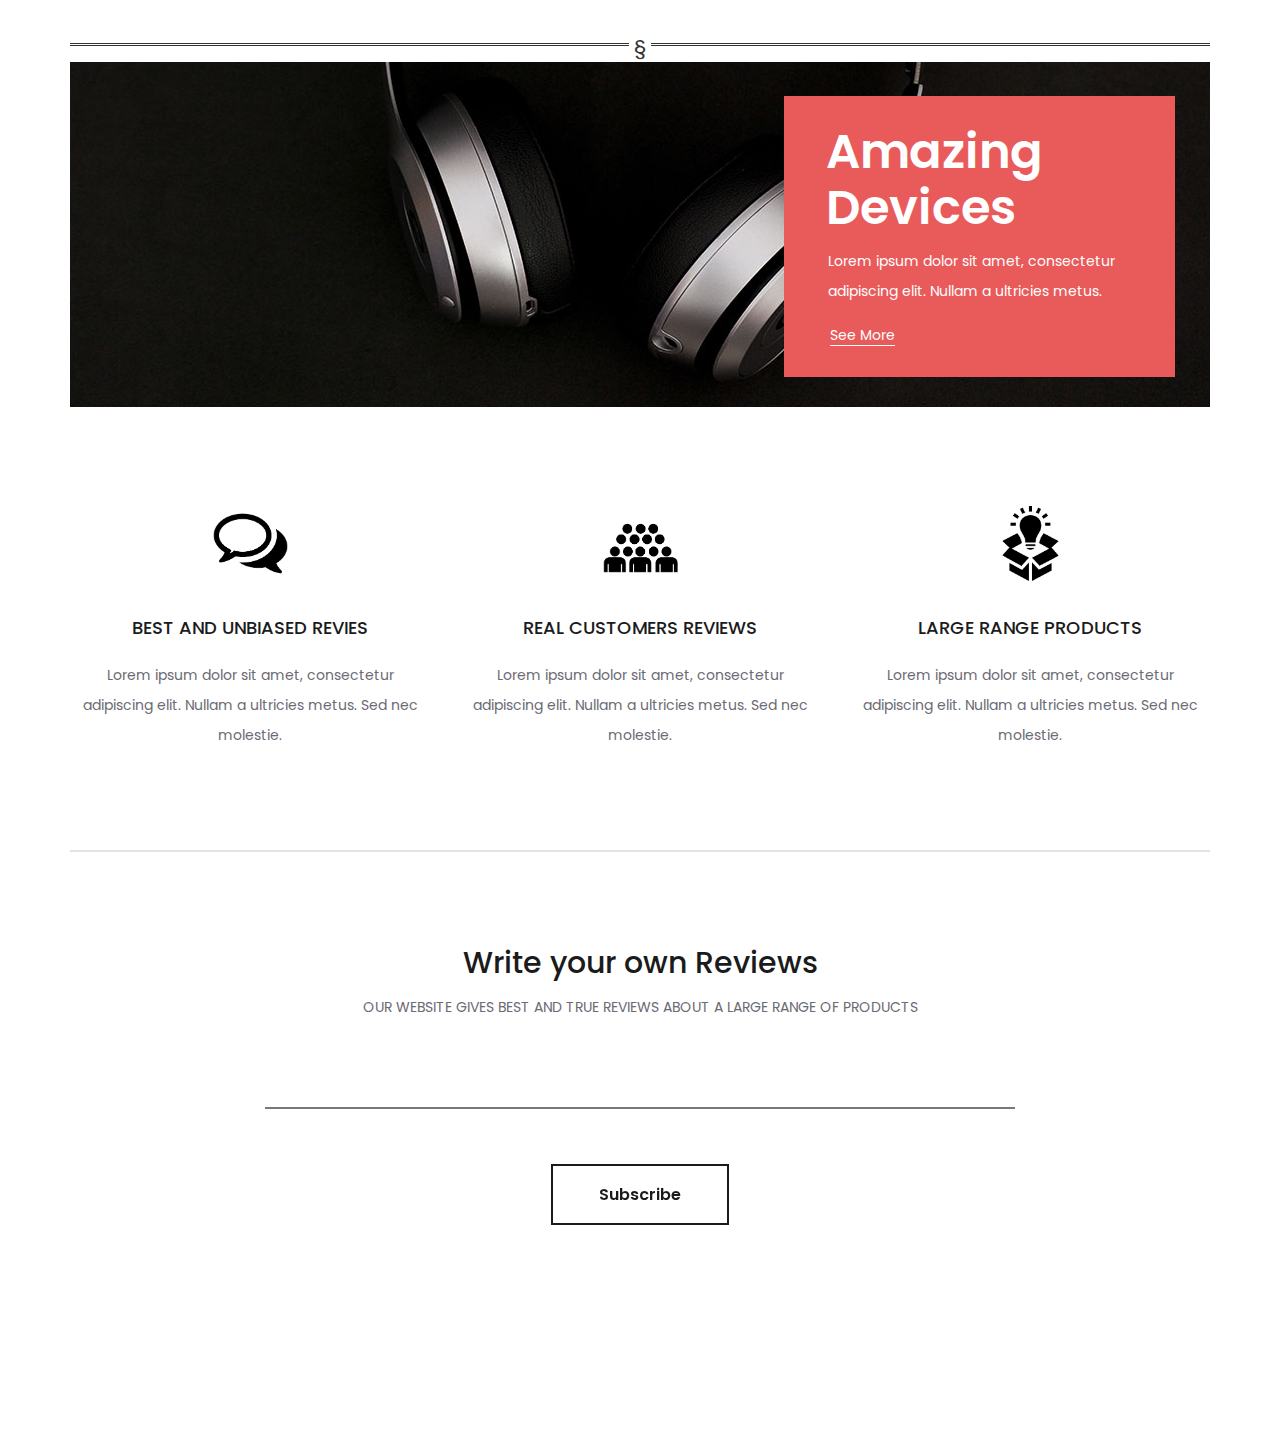
==== commit dd3d8ce6: "AS" ====
--- a/index.html
+++ b/index.html
@@ -27,7 +27,7 @@
 				<div class="row">
 					<div class="col">
 						<div class="header_content d-flex flex-row align-items-center justify-content-start">
-							<div class="logo"><img src="images/l.png"></div>
+							<div class="logo"><img src="images/l.png" style="height: 110px; width: 120px;"></div>
 							<nav class="main_nav" >
 								<ul>
 									<li class="hassubs active">
@@ -43,24 +43,28 @@
 									<li class="hassubs">
 										<a href="categories.html">Categories</a>
 										<ul>
-											<li><a href="product.html">Category</a></li>
-											<li><a href="product.html">Category</a></li>
-											<li><a href="product.html">Category</a></li>
-											<li><a href="product.html">Category</a></li>
-											<li><a href="product.html">Category</a></li>
+											<li><a href="product.html">laptops</a></li>
+											<li><a href="product.html">cameras</a></li>
+											<li><a href="product.html">headphones</a></li>
+											<li><a href="product.html">phones</a></li>
+											<li><a href="product.html">Accessories</a></li>
 										</ul>
 									</li>
-									<li><a href="#">Accessories</a></li>
+									<li><a href="#">Gadgets</a></li>
 									<!--<li><a href="#">Offers</a></li>-->
-									<li><a href="product.html">Contact</a></li>
+									<li><a href="product.html">Contact </a></li>
+									
 								</ul>
+								
 							</nav>
+							<h2 style="color: black;"> &nbsp &nbsp &nbsp &nbsp &nbsp &nbsp  &nbsp PRO REVIEWS.</h2>
 							
 		</div>
 
 		<!-- Social -->
 		<div class="header_social">
-			<ul>
+			<ul> 
+				
 				<li><a href="#"><i class="fa fa-pinterest" aria-hidden="true"></i></a></li>
 				<li><a href="#"><i class="fa fa-instagram" aria-hidden="true"></i></a></li>
 				<li><a href="#"><i class="fa fa-facebook" aria-hidden="true"></i></a></li>
@@ -369,7 +373,7 @@
 
 						<!-- Product -->
 						<div class="product">
-							<div class="product_image"><img src="images/product_12.jpg" alt=""></div>
+							<div class="product_image"><img src="images/d.jpg" alt=""></div>
 							<div class="product_extra product_new"><a href="categories.html">New</a></div>
 							<div class="product_content">
 								<div class="product_title"><a href="product.html">CANON EOS 80 D</a></div>
@@ -379,7 +383,7 @@
 
 						<!-- Product -->
 						<div class="product">
-							<div class="product_image"><img src="images/avds_large.jpg" alt=""></div>
+							<div class="product_image"><img src="images/c (1).jpg" alt=""></div>
 							<div class="product_extra product_sale"><a href="categories.html">Sale</a></div>
 							<div class="product_content">
 								<div class="product_title"><a href="product.html">NIKON D 5600</a></div>
@@ -493,7 +497,7 @@
 			<div class="row">
 				<div class="col-lg-8 offset-lg-2">
 					<div class="newsletter_content text-center">
-						<div class="newsletter_title">Subscribe to our newsletter</div>
+						<div class="newsletter_title">Write your own Reviews</div>
 						<div class="newsletter_text"><p>OUR WEBSITE GIVES BEST AND TRUE REVIEWS ABOUT A LARGE RANGE OF PRODUCTS</p></div>
 						<div class="newsletter_form_container">
 							<form action="#" id="newsletter_form" class="newsletter_form">
@@ -511,15 +515,15 @@
 	
 	<div class="footer_overlay"></div>
 	<footer class="footer">
-		<div class="footer_background" style="background-image:url(images/footer.jpg)"></div>
+		<div class="footer_background" style="background-image:url(images/w.jpeg)"></div>
 		<div class="container">
 			<div class="row">
 				<div class="col">
 					<div class="footer_content d-flex flex-lg-row flex-column align-items-center justify-content-lg-start justify-content-center">
 						<div class="footer_logo"><a href="#">THE PRO REVIEWS</a></div>
 						<div class="copyright ml-auto mr-auto"><!-- Link back to Colorlib can't be removed. Template is licensed under CC BY 3.0. -->
-Copyright &copy;<script>document.write(new Date().getFullYear());</script> All rights reserved | PRO REVEIWS AT INDIA PRIVATE LIMITED <i class="fa fa-heart-o" aria-hidden="true"></i>  <a href="#" target="_blank"></a>
-<!-- Link back to Colorlib can't be removed. Template is licensed under CC BY 3.0. --></div>
+Copyright &copy;<script>document.write(new Date().getFullYear());</script> All rights reserved | PRO REVEIWS AT INDIA PRIVATE LIMITED </a>
+<!--  --></div>
 						<div class="footer_social ml-lg-auto">
 							<ul>
 								<li><a href="#"><i class="fa fa-pinterest" aria-hidden="true"></i></a></li>
--- a/styles/main_styles.css
+++ b/styles/main_styles.css
@@ -1390,6 +1390,7 @@
 	background-repeat: no-repeat;
 	background-size: cover;
 	background-position: center center;
+	background-image: url(cart.jpg);
 }
 .footer_content
 {
